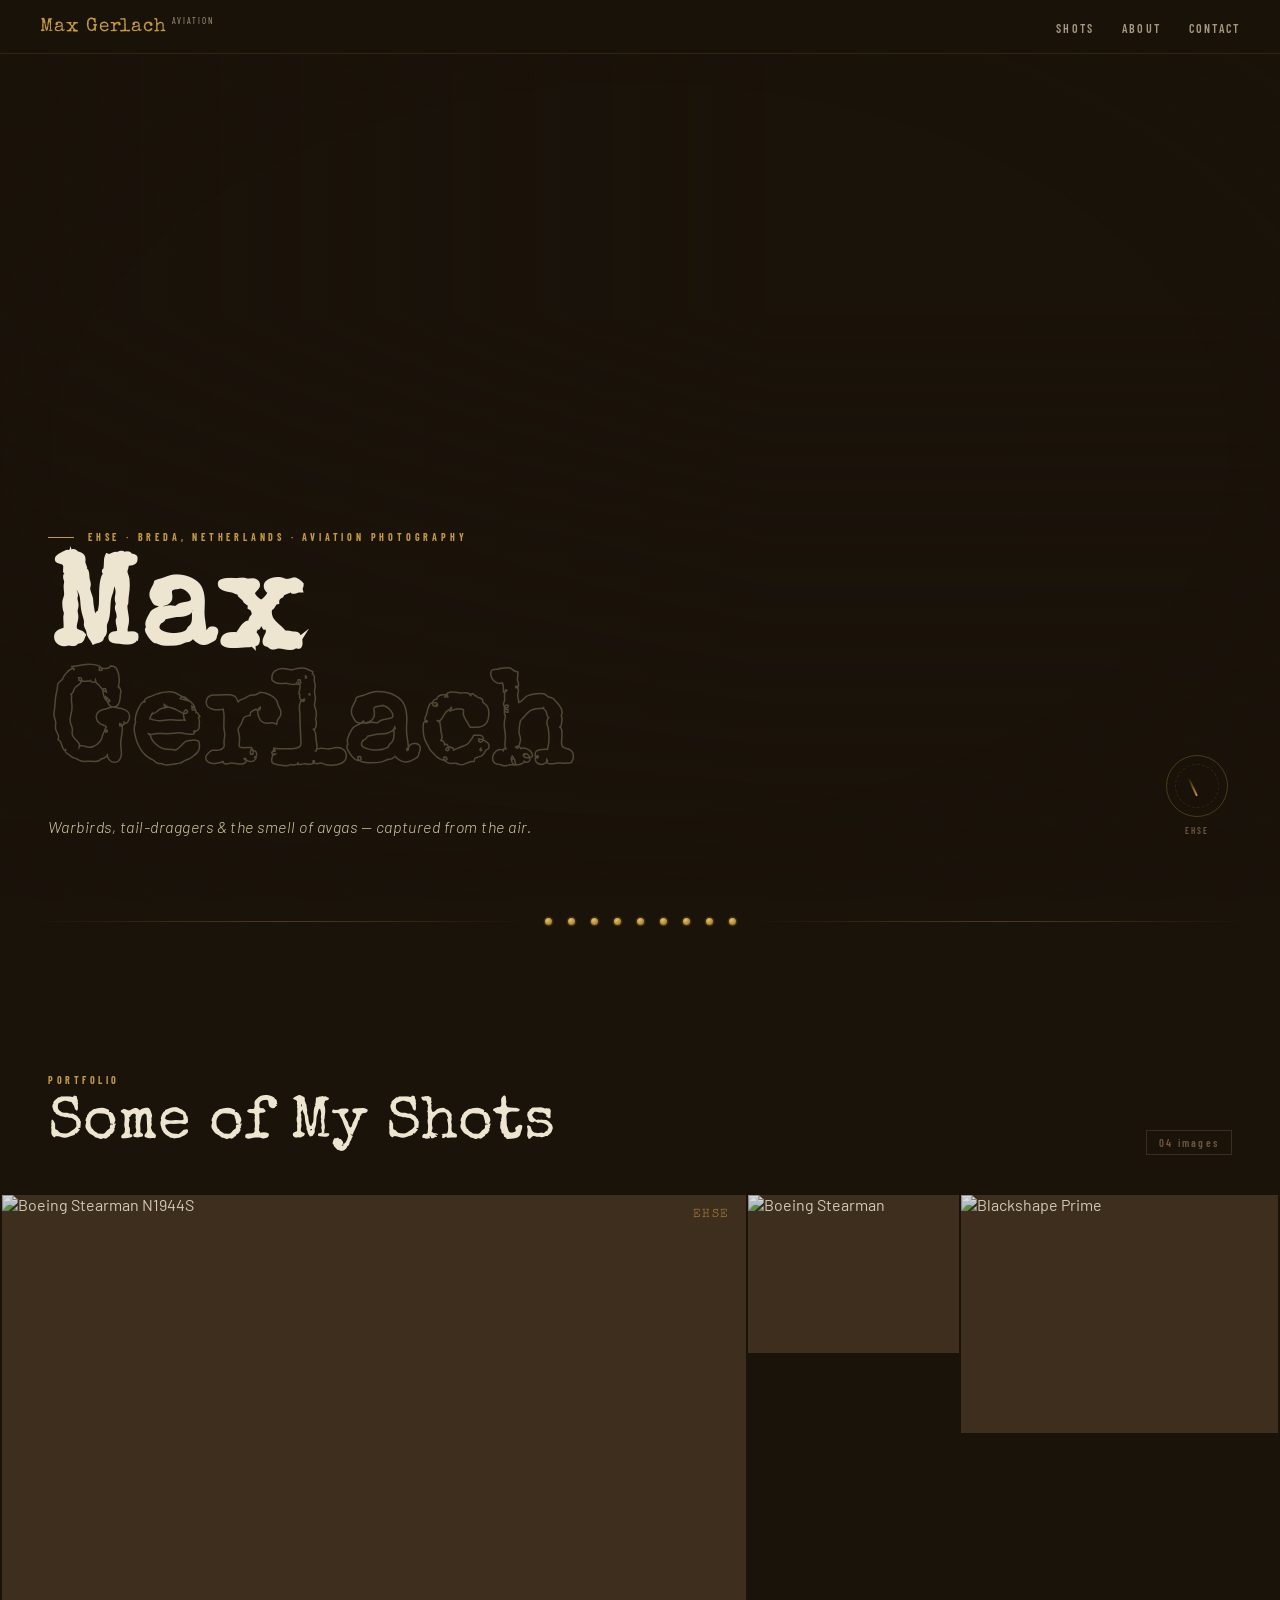
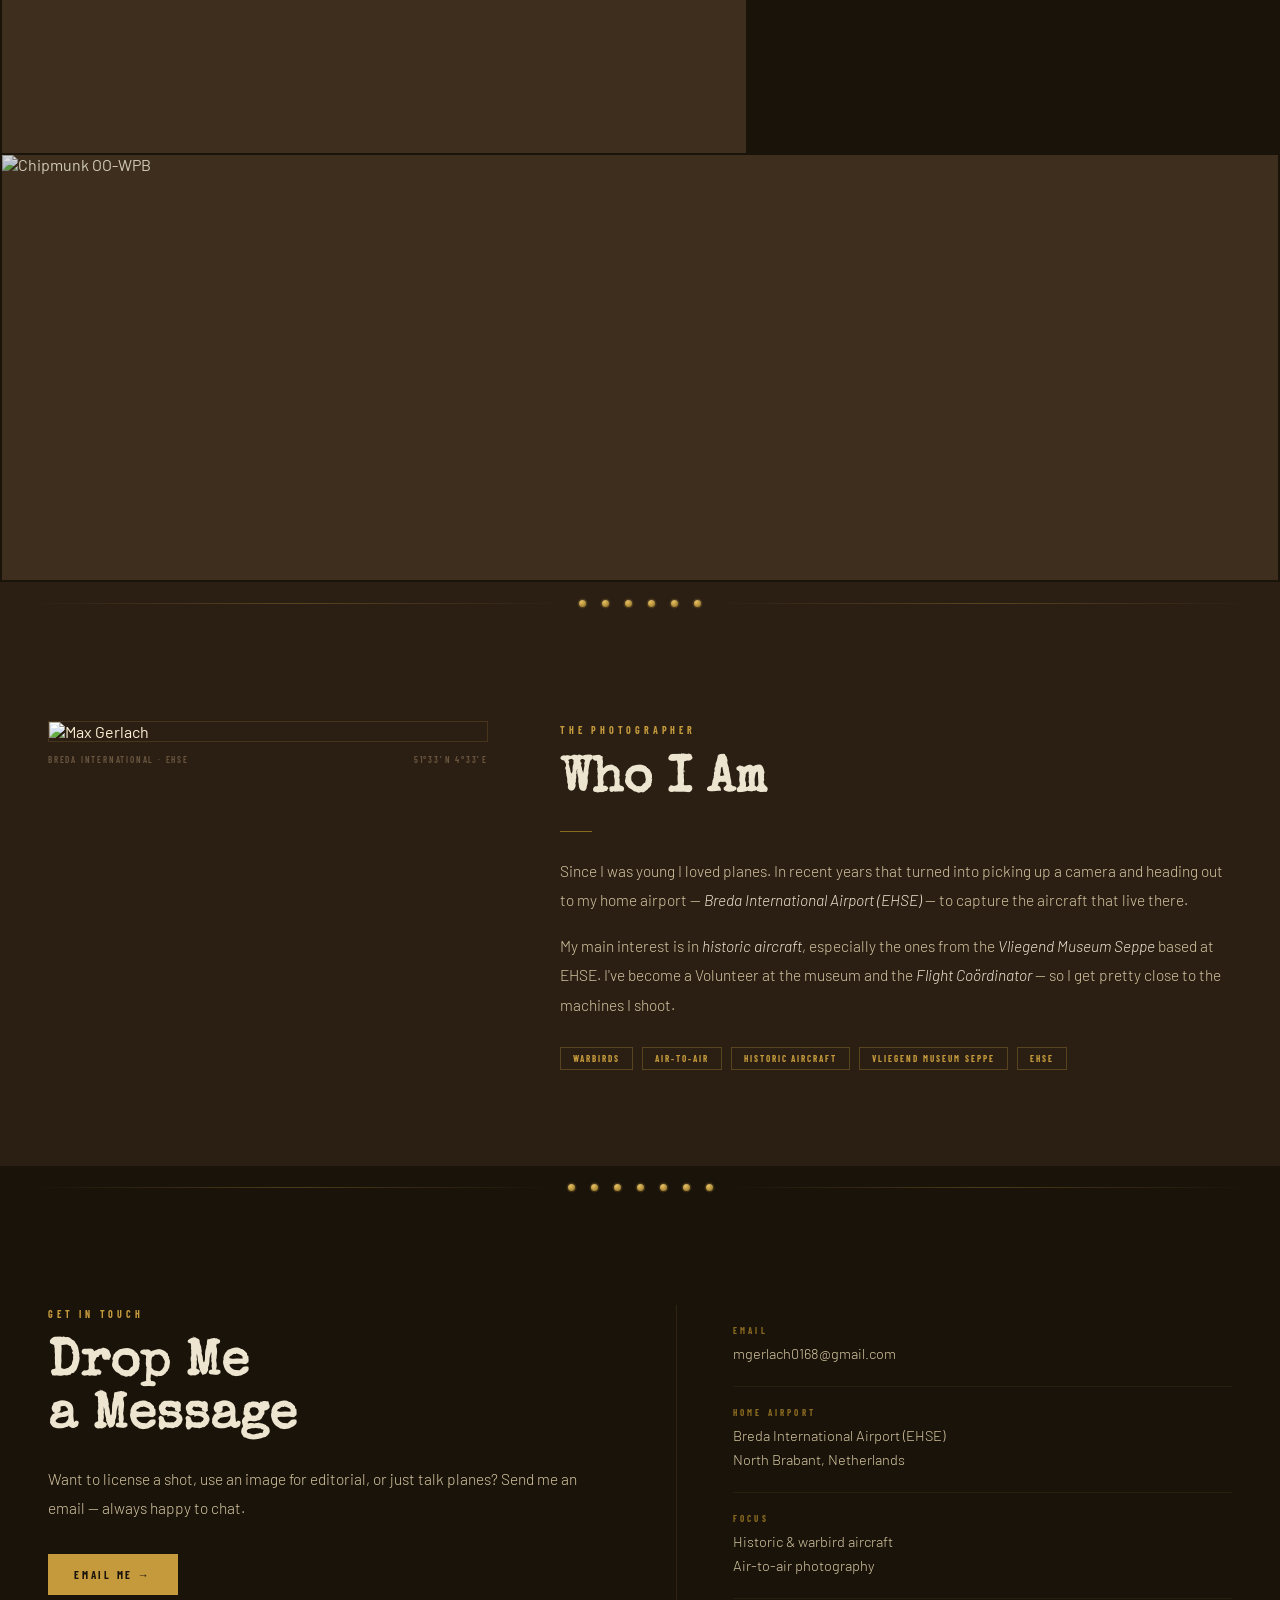
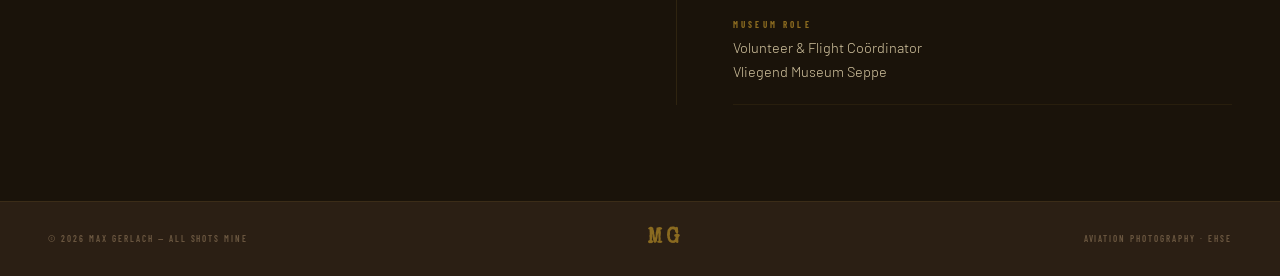
==== index.html @ f7234ed3 "Add files via upload" ====
<!DOCTYPE html>
<html lang="en">
<head>
<meta charset="UTF-8">
<meta name="viewport" content="width=device-width, initial-scale=1.0">
<title>Max Gerlach — Aviation Photography</title>
<link rel="preconnect" href="https://fonts.googleapis.com">
<link rel="preconnect" href="https://fonts.gstatic.com" crossorigin>
<link href="https://fonts.googleapis.com/css2?family=Special+Elite&family=Barlow+Condensed:wght@300;400;500;600;700&family=Barlow:ital,wght@0,300;0,400;1,300;1,400&display=swap" rel="stylesheet">

<style>
:root {
  --leather:    #2b1f14;
  --cockpit:    #1a130a;
  --riveted:    #3d2e1e;
  --worn:       #6b5740;
  --brass:      #c49a3c;
  --brass-dim:  #8a6a20;
  --canvas:     #d4c5a0;
  --linen:      #ede5d0;
  --smoke:      #a89880;
}

*, *::before, *::after { margin: 0; padding: 0; box-sizing: border-box; }
html { scroll-behavior: smooth; }
body { background: var(--cockpit); color: var(--linen); font-family: 'Barlow', sans-serif; overflow-x: hidden; }

/* RIVET ROWS */
.rivet-row { display: flex; gap: 16px; padding: 18px 32px; align-items: center; }
.rivet-row::before, .rivet-row::after {
  content: ''; flex: 1; height: 1px;
  background: linear-gradient(to right, transparent, rgba(196,154,60,0.3), transparent);
}
.rivet {
  width: 7px; height: 7px; border-radius: 50%; flex-shrink: 0;
  background: radial-gradient(circle at 35% 30%, #e8c060, var(--brass-dim));
  box-shadow: 0 0 0 1.5px rgba(196,154,60,0.2), inset 0 1px 1px rgba(255,255,255,0.1);
}

/* NAV */
nav {
  position: fixed; top: 0; left: 0; right: 0; z-index: 200;
  height: 54px; padding: 0 40px;
  display: flex; align-items: center; justify-content: space-between;
  background: rgba(26,19,10,0.96);
  border-bottom: 1px solid rgba(196,154,60,0.15);
}
.nav-logo { font-family: 'Special Elite', serif; font-size: 19px; color: var(--brass); text-decoration: none; letter-spacing: 0.04em; }
.nav-logo sup { font-family: 'Barlow Condensed', sans-serif; font-size: 9px; letter-spacing: 0.22em; color: var(--smoke); text-transform: uppercase; margin-left: 6px; }
.nav-links { display: flex; gap: 28px; list-style: none; }
.nav-links a { font-family: 'Barlow Condensed', sans-serif; font-size: 12px; font-weight: 600; letter-spacing: 0.18em; text-transform: uppercase; color: var(--smoke); text-decoration: none; transition: color 0.25s; }
.nav-links a:hover { color: var(--brass); }

/* HERO */
.hero { position: relative; height: 100vh; min-height: 600px; display: flex; flex-direction: column; justify-content: flex-end; overflow: hidden; }
.hero-bg {
  position: absolute; inset: 0;
  background-image: url('https://airplanephotography.nl/images/A2A1.jpg');
  background-size: cover; background-position: center 35%;
  animation: heroZoom 20s ease-out forwards;
}
@keyframes heroZoom { from { transform: scale(1.07); } to { transform: scale(1.0); } }
.hero-bg::after {
  content: ''; position: absolute; inset: 0;
  background:
    linear-gradient(to top, rgba(26,19,10,1) 0%, rgba(26,19,10,0.52) 40%, rgba(26,19,10,0.05) 65%),
    linear-gradient(to right, rgba(26,19,10,0.55) 0%, transparent 60%);
}
.hero-vignette {
  position: absolute; inset: 0;
  background: radial-gradient(ellipse 88% 78% at 50% 50%, transparent 52%, rgba(26,19,10,0.6) 100%);
  pointer-events: none;
}
.hero-body { position: relative; z-index: 2; padding: 0 48px 64px; max-width: 820px; }
.hero-tag {
  font-family: 'Barlow Condensed', sans-serif; font-size: 10px; font-weight: 700;
  letter-spacing: 0.38em; text-transform: uppercase; color: var(--brass);
  display: flex; align-items: center; gap: 14px; margin-bottom: 18px;
  opacity: 0; animation: rise 0.8s 0.35s ease-out forwards;
}
.hero-tag::before { content: ''; width: 26px; height: 1px; background: var(--brass); flex-shrink: 0; }
h1.hero-name {
  font-family: 'Special Elite', serif;
  font-size: clamp(58px, 11vw, 130px); line-height: 0.9; letter-spacing: 0.01em;
  opacity: 0; animation: rise 0.9s 0.55s ease-out forwards;
}
h1.hero-name .ghost { color: transparent; -webkit-text-stroke: 1.5px rgba(212,197,160,0.3); display: block; }
.hero-sub {
  margin-top: 22px; font-size: 16px; font-style: italic; font-weight: 300;
  color: var(--canvas); letter-spacing: 0.03em;
  opacity: 0; animation: rise 0.9s 0.8s ease-out forwards;
}

/* cockpit instrument */
.cockpit-dial {
  position: absolute; right: 52px; bottom: 64px; z-index: 2;
  display: flex; flex-direction: column; align-items: center; gap: 8px;
  opacity: 0; animation: rise 0.8s 1.1s ease-out forwards;
}
.dial-ring {
  width: 62px; height: 62px; border-radius: 50%;
  border: 1.5px solid rgba(196,154,60,0.3);
  display: flex; align-items: center; justify-content: center; position: relative;
}
.dial-ring::before { content: ''; position: absolute; inset: 8px; border-radius: 50%; border: 1px dashed rgba(196,154,60,0.15); }
.dial-needle {
  width: 2px; height: 20px; border-radius: 2px;
  background: linear-gradient(to top, var(--brass), transparent);
  transform-origin: bottom center; transform: rotate(-25deg);
  transition: transform 0.3s;
}
.dial-label { font-family: 'Barlow Condensed', sans-serif; font-size: 9px; font-weight: 600; letter-spacing: 0.25em; text-transform: uppercase; color: var(--worn); }

@keyframes rise { from { opacity: 0; transform: translateY(20px); } to { opacity: 1; transform: none; } }

/* GALLERY */
#gallery { background: var(--cockpit); padding-top: 72px; }
.sec-head { padding: 60px 48px 40px; display: flex; align-items: flex-end; justify-content: space-between; }
.sec-title { font-family: 'Special Elite', serif; font-size: clamp(32px, 5vw, 60px); line-height: 1; }
.sec-title small { display: block; font-family: 'Barlow Condensed', sans-serif; font-size: 10px; font-weight: 700; letter-spacing: 0.35em; text-transform: uppercase; color: var(--brass); margin-bottom: 10px; }
.sec-count { font-family: 'Barlow Condensed', sans-serif; font-size: 11px; font-weight: 600; letter-spacing: 0.2em; color: var(--worn); border: 1px solid rgba(107,87,64,0.4); padding: 5px 12px; }

.gallery-grid {
  display: grid; grid-template-columns: repeat(12, 1fr); gap: 2px; padding: 0 2px 2px;
}
.gi { position: relative; overflow: hidden; background: var(--riveted); cursor: pointer; }
.gi:nth-child(1) { grid-column: 1/8; aspect-ratio: 4/3; }
.gi:nth-child(2) { grid-column: 8/10; aspect-ratio: 4/3; }
.gi:nth-child(3) { grid-column: 10/13; aspect-ratio: 4/3; }
.gi:nth-child(4) { grid-column: 1/13; aspect-ratio: 21/7; }

.gi img {
  width: 100%; height: 100%; object-fit: cover; display: block;
  filter: sepia(10%) saturate(0.88) brightness(0.86);
  transition: transform 0.85s cubic-bezier(0.25,0.46,0.45,0.94), filter 0.45s;
}
.gi:hover img { transform: scale(1.055); filter: sepia(0%) saturate(1.02) brightness(1); }
.gi-cap {
  position: absolute; bottom: 0; left: 0; right: 0; padding: 20px 18px 14px;
  background: linear-gradient(to top, rgba(26,19,10,0.93) 0%, transparent 100%);
  transform: translateY(101%); transition: transform 0.42s cubic-bezier(0.25,0.46,0.45,0.94);
}
.gi:hover .gi-cap { transform: translateY(0); }
.gi-cap span { font-family: 'Barlow Condensed', sans-serif; font-size: 10px; font-weight: 700; letter-spacing: 0.25em; text-transform: uppercase; color: var(--canvas); }
.gi:first-child::after {
  content: 'EHSE'; position: absolute; top: 14px; right: 16px;
  font-family: 'Special Elite', serif; font-size: 12px; letter-spacing: 0.12em; color: rgba(196,154,60,0.6); z-index: 2;
}

/* ABOUT */
#about {
  background: var(--leather); padding: 96px 48px;
  display: grid; grid-template-columns: 440px 1fr; gap: 72px; align-items: start;
}
.photo-wrap { position: relative; }
.photo-inner { position: relative; overflow: hidden; border: 1px solid rgba(196,154,60,0.18); }
.photo-inner img { width: 100%; display: block; filter: sepia(15%) contrast(1.04); transition: filter 0.5s; }
.photo-inner:hover img { filter: sepia(0%); }
.filmstrip {
  position: absolute; top: 0; left: -16px; bottom: 0; width: 12px;
  display: flex; flex-direction: column; justify-content: space-around; padding: 10px 0;
}
.fhole { width: 8px; height: 7px; border-radius: 1px; background: var(--cockpit); border: 1px solid rgba(196,154,60,0.15); }
.photo-coords {
  margin-top: 12px; display: flex; justify-content: space-between;
  font-family: 'Barlow Condensed', sans-serif; font-size: 9px; font-weight: 600;
  letter-spacing: 0.2em; text-transform: uppercase; color: var(--worn);
}

.about-text .eyebrow { font-family: 'Barlow Condensed', sans-serif; font-size: 10px; font-weight: 700; letter-spacing: 0.38em; text-transform: uppercase; color: var(--brass); margin-bottom: 14px; }
.about-text h2 { font-family: 'Special Elite', serif; font-size: clamp(30px, 4vw, 50px); line-height: 1.1; margin-bottom: 22px; }
.rule { width: 32px; height: 1px; background: var(--brass-dim); margin-bottom: 24px; }
.about-text p { font-size: 15.5px; font-weight: 300; line-height: 1.9; color: var(--canvas); margin-bottom: 16px; }
.about-text em { color: var(--linen); font-style: italic; }
.badges { display: flex; flex-wrap: wrap; gap: 9px; margin-top: 28px; }
.badge { font-family: 'Barlow Condensed', sans-serif; font-size: 9px; font-weight: 700; letter-spacing: 0.22em; text-transform: uppercase; color: var(--brass); border: 1px solid rgba(196,154,60,0.3); padding: 5px 12px; }

/* CONTACT */
#contact {
  background: var(--cockpit); padding: 96px 48px;
  display: grid; grid-template-columns: 1fr 1fr; gap: 72px; align-items: start;
}
.contact-l .eyebrow { font-family: 'Barlow Condensed', sans-serif; font-size: 10px; font-weight: 700; letter-spacing: 0.38em; text-transform: uppercase; color: var(--brass); margin-bottom: 14px; }
.contact-l h2 { font-family: 'Special Elite', serif; font-size: clamp(30px, 4vw, 52px); line-height: 1.05; margin-bottom: 20px; }
.contact-l p { font-size: 15.5px; font-weight: 300; line-height: 1.85; color: var(--canvas); margin-bottom: 32px; }
.cta {
  display: inline-flex; align-items: center; gap: 12px;
  font-family: 'Barlow Condensed', sans-serif; font-size: 11px; font-weight: 700;
  letter-spacing: 0.25em; text-transform: uppercase;
  color: var(--cockpit); background: var(--brass); padding: 14px 26px;
  text-decoration: none; transition: background 0.28s;
}
.cta:hover { background: var(--linen); }
.contact-r { border-left: 1px solid rgba(196,154,60,0.12); padding-left: 56px; }
.cf { padding: 20px 0; border-bottom: 1px solid rgba(196,154,60,0.08); }
.cf-l { font-family: 'Barlow Condensed', sans-serif; font-size: 9px; font-weight: 700; letter-spacing: 0.35em; text-transform: uppercase; color: var(--brass-dim); margin-bottom: 6px; }
.cf-v { font-size: 14.5px; font-weight: 300; line-height: 1.65; color: var(--canvas); }

/* FOOTER */
footer {
  background: var(--leather); border-top: 1px solid rgba(196,154,60,0.1);
  padding: 26px 48px; display: flex; justify-content: space-between; align-items: center;
}
footer span { font-family: 'Barlow Condensed', sans-serif; font-size: 9px; font-weight: 600; letter-spacing: 0.22em; text-transform: uppercase; color: var(--worn); }
footer .mark { font-family: 'Special Elite', serif; font-size: 22px; color: var(--brass-dim); }

/* LIGHTBOX */
.lb { position: fixed; inset: 0; background: rgba(10,7,3,0.97); z-index: 9000; display: flex; align-items: center; justify-content: center; opacity: 0; pointer-events: none; transition: opacity 0.32s; }
.lb.on { opacity: 1; pointer-events: all; }
.lb img { max-width: 90vw; max-height: 86vh; object-fit: contain; transform: scale(0.96); transition: transform 0.32s; }
.lb.on img { transform: scale(1); }
.lb-x { position: absolute; top: 26px; right: 36px; font-family: 'Barlow Condensed', sans-serif; font-size: 10px; font-weight: 700; letter-spacing: 0.28em; text-transform: uppercase; color: var(--worn); cursor: pointer; transition: color 0.22s; }
.lb-x:hover { color: var(--linen); }
.lb-n { position: absolute; bottom: 30px; left: 50%; transform: translateX(-50%); font-family: 'Barlow Condensed', sans-serif; font-size: 9px; font-weight: 700; letter-spacing: 0.3em; text-transform: uppercase; color: var(--worn); white-space: nowrap; }

/* SCROLL REVEAL */
.sr { opacity: 0; transform: translateY(24px); transition: opacity 0.8s ease, transform 0.8s ease; }
.sr.show { opacity: 1; transform: none; }
.sr.d1 { transition-delay: 0.12s; }
.sr.d2 { transition-delay: 0.24s; }
.sr.d3 { transition-delay: 0.36s; }

/* RESPONSIVE */
@media (max-width: 860px) {
  nav { padding: 0 20px; }
  .nav-links { display: none; }
  .hero-body { padding: 0 24px 48px; }
  .cockpit-dial { display: none; }
  .sec-head { padding: 48px 24px 32px; }
  .gallery-grid { grid-template-columns: 1fr 1fr; }
  .gi:nth-child(1) { grid-column: 1/3; aspect-ratio: 16/9; }
  .gi:nth-child(2) { grid-column: 1/2; }
  .gi:nth-child(3) { grid-column: 2/3; }
  .gi:nth-child(4) { grid-column: 1/3; }
  #about { grid-template-columns: 1fr; padding: 68px 24px; gap: 40px; }
  .filmstrip { display: none; }
  #contact { grid-template-columns: 1fr; padding: 68px 24px; gap: 44px; }
  .contact-r { border-left: none; padding-left: 0; border-top: 1px solid rgba(196,154,60,0.12); padding-top: 36px; }
  footer { flex-direction: column; gap: 12px; padding: 22px 24px; text-align: center; }
}
</style>
</head>
<body>

<div class="lb" id="lb">
  <div class="lb-x" onclick="closeLb()">Close ✕</div>
  <img src="" id="lb-img" alt="">
  <div class="lb-n" id="lb-n"></div>
</div>

<nav>
  <a class="nav-logo" href="#">Max Gerlach<sup>Aviation</sup></a>
  <ul class="nav-links">
    <li><a href="#gallery">Shots</a></li>
    <li><a href="#about">About</a></li>
    <li><a href="#contact">Contact</a></li>
  </ul>
</nav>

<section class="hero" id="home">
  <div class="hero-bg"></div>
  <div class="hero-vignette"></div>
  <div class="hero-body">
    <p class="hero-tag">EHSE · Breda, Netherlands · Aviation Photography</p>
    <h1 class="hero-name">
      Max<br>
      <span class="ghost">Gerlach</span>
    </h1>
    <p class="hero-sub">Warbirds, tail-draggers & the smell of avgas — captured from the air.</p>
  </div>
  <div class="cockpit-dial">
    <div class="dial-ring"><div class="dial-needle" id="needle"></div></div>
    <span class="dial-label">EHSE</span>
  </div>
</section>

<div style="background:var(--cockpit);">
  <div class="rivet-row">
    <div class="rivet"></div><div class="rivet"></div><div class="rivet"></div>
    <div class="rivet"></div><div class="rivet"></div><div class="rivet"></div>
    <div class="rivet"></div><div class="rivet"></div><div class="rivet"></div>
  </div>
</div>

<section id="gallery">
  <div class="sec-head sr">
    <div class="sec-title">
      <small>Portfolio</small>
      Some of My Shots
    </div>
    <div class="sec-count sr d1">04 images</div>
  </div>
  <div class="gallery-grid">
    <div class="gi sr"    onclick="openLb('https://airplanephotography.nl/images/A2A1.jpg','Boeing Stearman N1944S')">
      <img src="https://airplanephotography.nl/images/A2A1.jpg" alt="Boeing Stearman N1944S" loading="lazy">
      <div class="gi-cap"><span>Boeing Stearman N1944S</span></div>
    </div>
    <div class="gi sr d1" onclick="openLb('https://airplanephotography.nl/images/A2A2.jpg','Boeing Stearman N1944S')">
      <img src="https://airplanephotography.nl/images/A2A2.jpg" alt="Boeing Stearman" loading="lazy">
      <div class="gi-cap"><span>Stearman — Detail</span></div>
    </div>
    <div class="gi sr d2" onclick="openLb('https://airplanephotography.nl/images/A2A3.jpg','Blackshape Prime PH-4Q3')">
      <img src="https://airplanephotography.nl/images/A2A3.jpg" alt="Blackshape Prime" loading="lazy">
      <div class="gi-cap"><span>Blackshape Prime PH-4Q3</span></div>
    </div>
    <div class="gi sr d1" onclick="openLb('https://airplanephotography.nl/images/A2A4.jpg','Chipmunk OO-WPB')">
      <img src="https://airplanephotography.nl/images/A2A4.jpg" alt="Chipmunk OO-WPB" loading="lazy">
      <div class="gi-cap"><span>Chipmunk OO-WPB</span></div>
    </div>
  </div>
</section>

<div style="background:var(--leather);">
  <div class="rivet-row">
    <div class="rivet"></div><div class="rivet"></div><div class="rivet"></div>
    <div class="rivet"></div><div class="rivet"></div><div class="rivet"></div>
  </div>
</div>

<section id="about">
  <div class="photo-wrap sr">
    <div class="photo-inner">
      <img src="https://airplanephotography.nl/images/ProfilePicture.jpeg" alt="Max Gerlach">
      <div class="filmstrip">
        <div class="fhole"></div><div class="fhole"></div><div class="fhole"></div>
        <div class="fhole"></div><div class="fhole"></div><div class="fhole"></div><div class="fhole"></div>
      </div>
    </div>
    <div class="photo-coords">
      <span>Breda International · EHSE</span>
      <span>51°33′N 4°33′E</span>
    </div>
  </div>
  <div class="about-text">
    <p class="eyebrow sr">The Photographer</p>
    <h2 class="sr d1">Who I Am</h2>
    <div class="rule sr d1"></div>
    <p class="sr d2">
      Since I was young I loved planes. In recent years that turned into picking up a camera and heading out to my home airport — <em>Breda International Airport (EHSE)</em> — to capture the aircraft that live there.
    </p>
    <p class="sr d2">
      My main interest is in <em>historic aircraft</em>, especially the ones from the <em>Vliegend Museum Seppe</em> based at EHSE. I've become a Volunteer at the museum and the <em>Flight Coördinator</em> — so I get pretty close to the machines I shoot.
    </p>
    <div class="badges sr d3">
      <span class="badge">Warbirds</span>
      <span class="badge">Air-to-Air</span>
      <span class="badge">Historic Aircraft</span>
      <span class="badge">Vliegend Museum Seppe</span>
      <span class="badge">EHSE</span>
    </div>
  </div>
</section>

<div style="background:var(--cockpit);">
  <div class="rivet-row">
    <div class="rivet"></div><div class="rivet"></div><div class="rivet"></div>
    <div class="rivet"></div><div class="rivet"></div><div class="rivet"></div>
    <div class="rivet"></div>
  </div>
</div>

<section id="contact">
  <div class="contact-l sr">
    <p class="eyebrow">Get in Touch</p>
    <h2>Drop Me<br>a Message</h2>
    <p>Want to license a shot, use an image for editorial, or just talk planes? Send me an email — always happy to chat.</p>
    <a class="cta" href="mailto:mgerlach0168@gmail.com">Email me →</a>
  </div>
  <div class="contact-r sr d2">
    <div class="cf">
      <div class="cf-l">Email</div>
      <div class="cf-v">mgerlach0168@gmail.com</div>
    </div>
    <div class="cf">
      <div class="cf-l">Home Airport</div>
      <div class="cf-v">Breda International Airport (EHSE)<br>North Brabant, Netherlands</div>
    </div>
    <div class="cf">
      <div class="cf-l">Focus</div>
      <div class="cf-v">Historic & warbird aircraft<br>Air-to-air photography</div>
    </div>
    <div class="cf">
      <div class="cf-l">Museum Role</div>
      <div class="cf-v">Volunteer & Flight Coördinator<br>Vliegend Museum Seppe</div>
    </div>
  </div>
</section>

<footer>
  <span>© 2026 Max Gerlach — All shots mine</span>
  <span class="mark">MG</span>
  <span>Aviation Photography · EHSE</span>
</footer>

<script>
function openLb(src, name) {
  document.getElementById('lb-img').src = src;
  document.getElementById('lb-n').textContent = name;
  document.getElementById('lb').classList.add('on');
  document.body.style.overflow = 'hidden';
}
function closeLb() {
  document.getElementById('lb').classList.remove('on');
  document.body.style.overflow = '';
}
document.getElementById('lb').addEventListener('click', function(e) { if (e.target === this) closeLb(); });
document.addEventListener('keydown', e => { if (e.key === 'Escape') closeLb(); });

const needle = document.getElementById('needle');
if (needle) {
  window.addEventListener('scroll', () => {
    const p = Math.min(window.scrollY / (document.body.scrollHeight - window.innerHeight), 1);
    needle.style.transform = `rotate(${-25 + p * 220}deg)`;
  });
}

const obs = new IntersectionObserver(entries => {
  entries.forEach(en => { if (en.isIntersecting) { en.target.classList.add('show'); obs.unobserve(en.target); } });
}, { threshold: 0.08, rootMargin: '0px 0px -40px 0px' });
document.querySelectorAll('.sr').forEach(el => obs.observe(el));
</script>
</body>
</html>
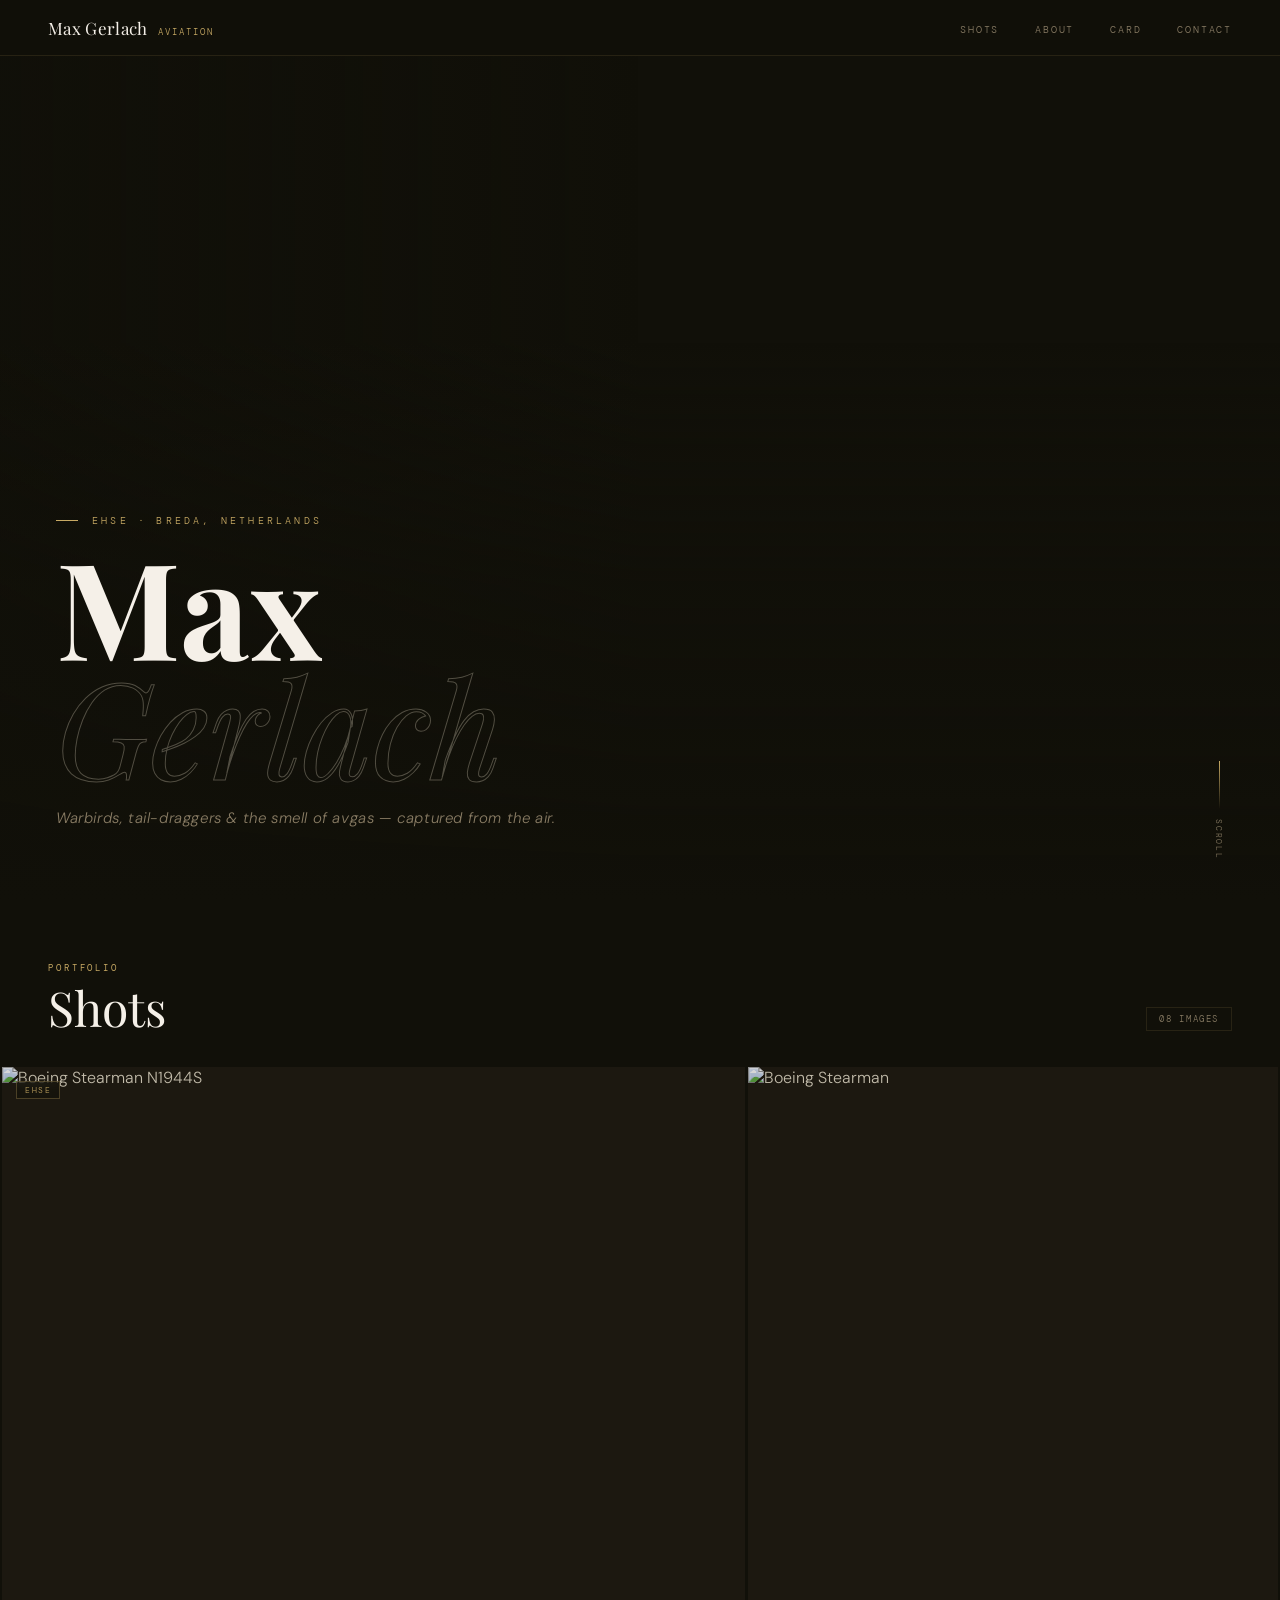
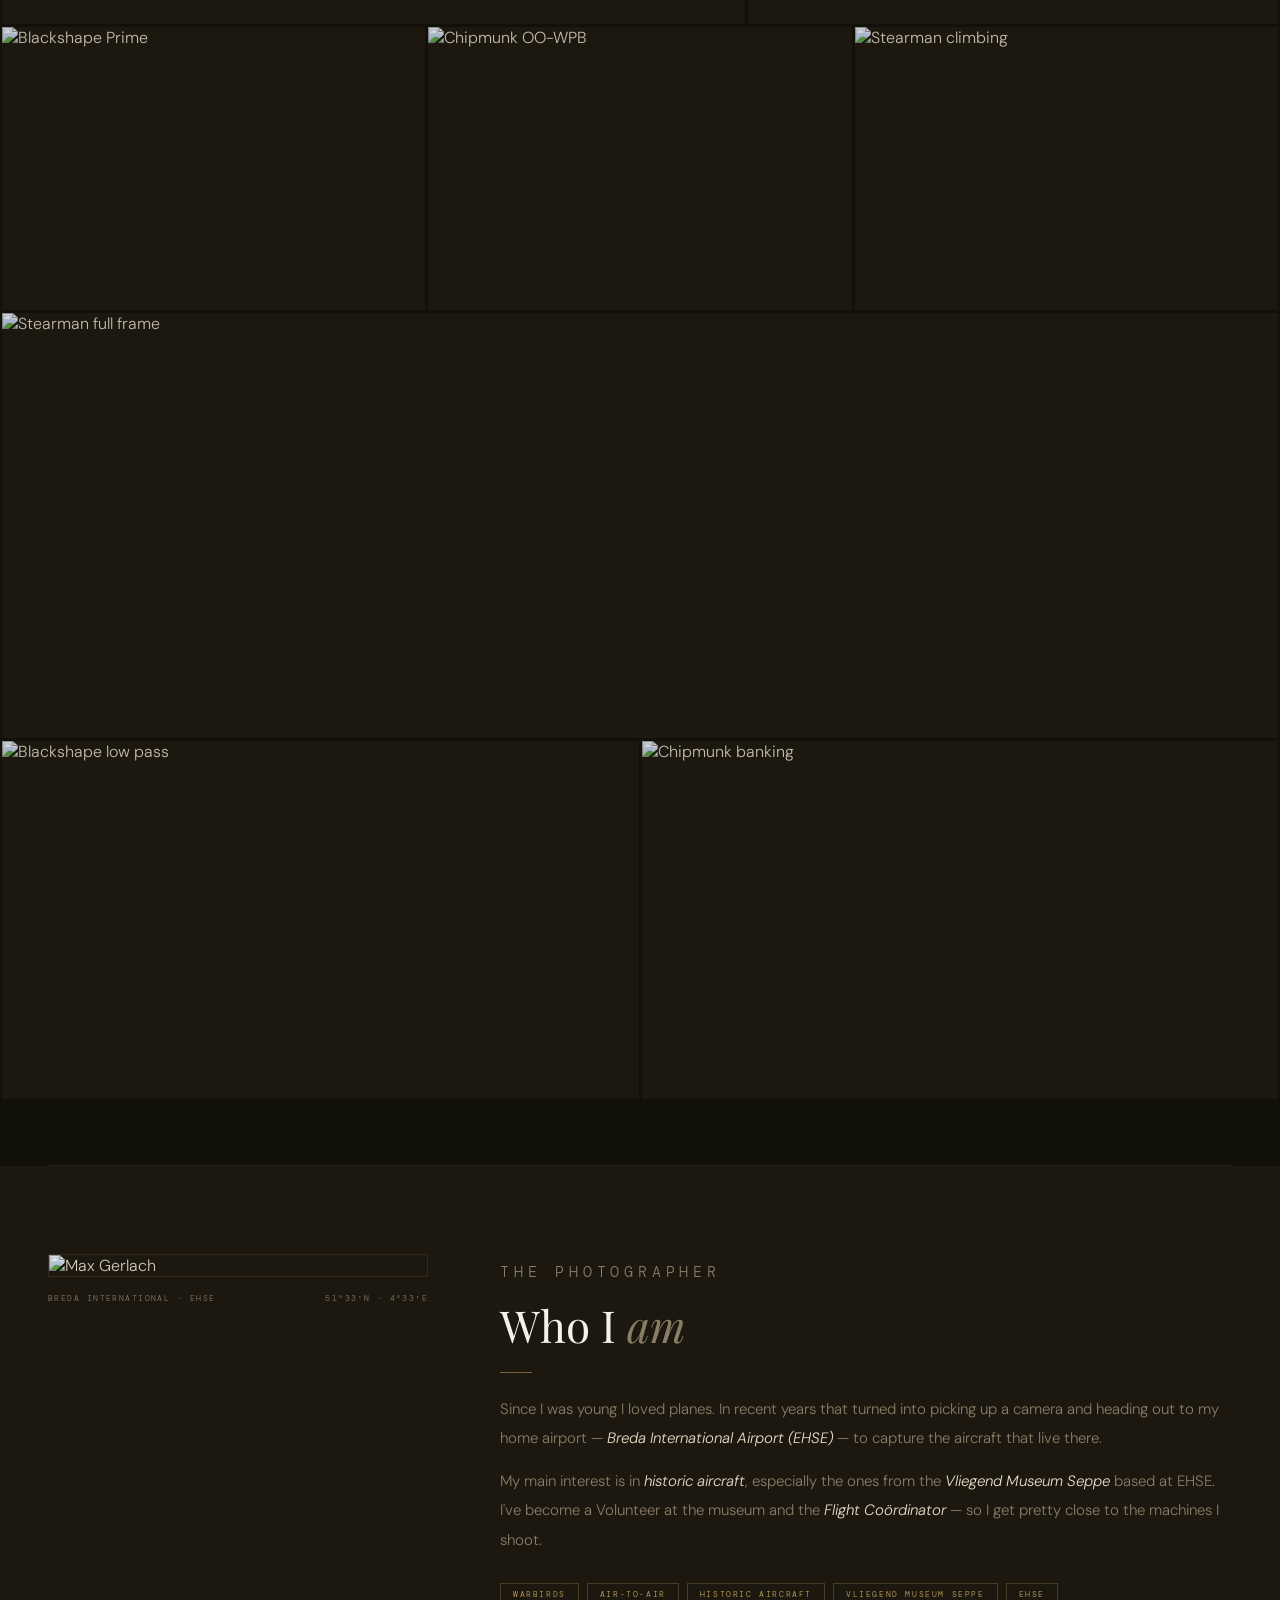
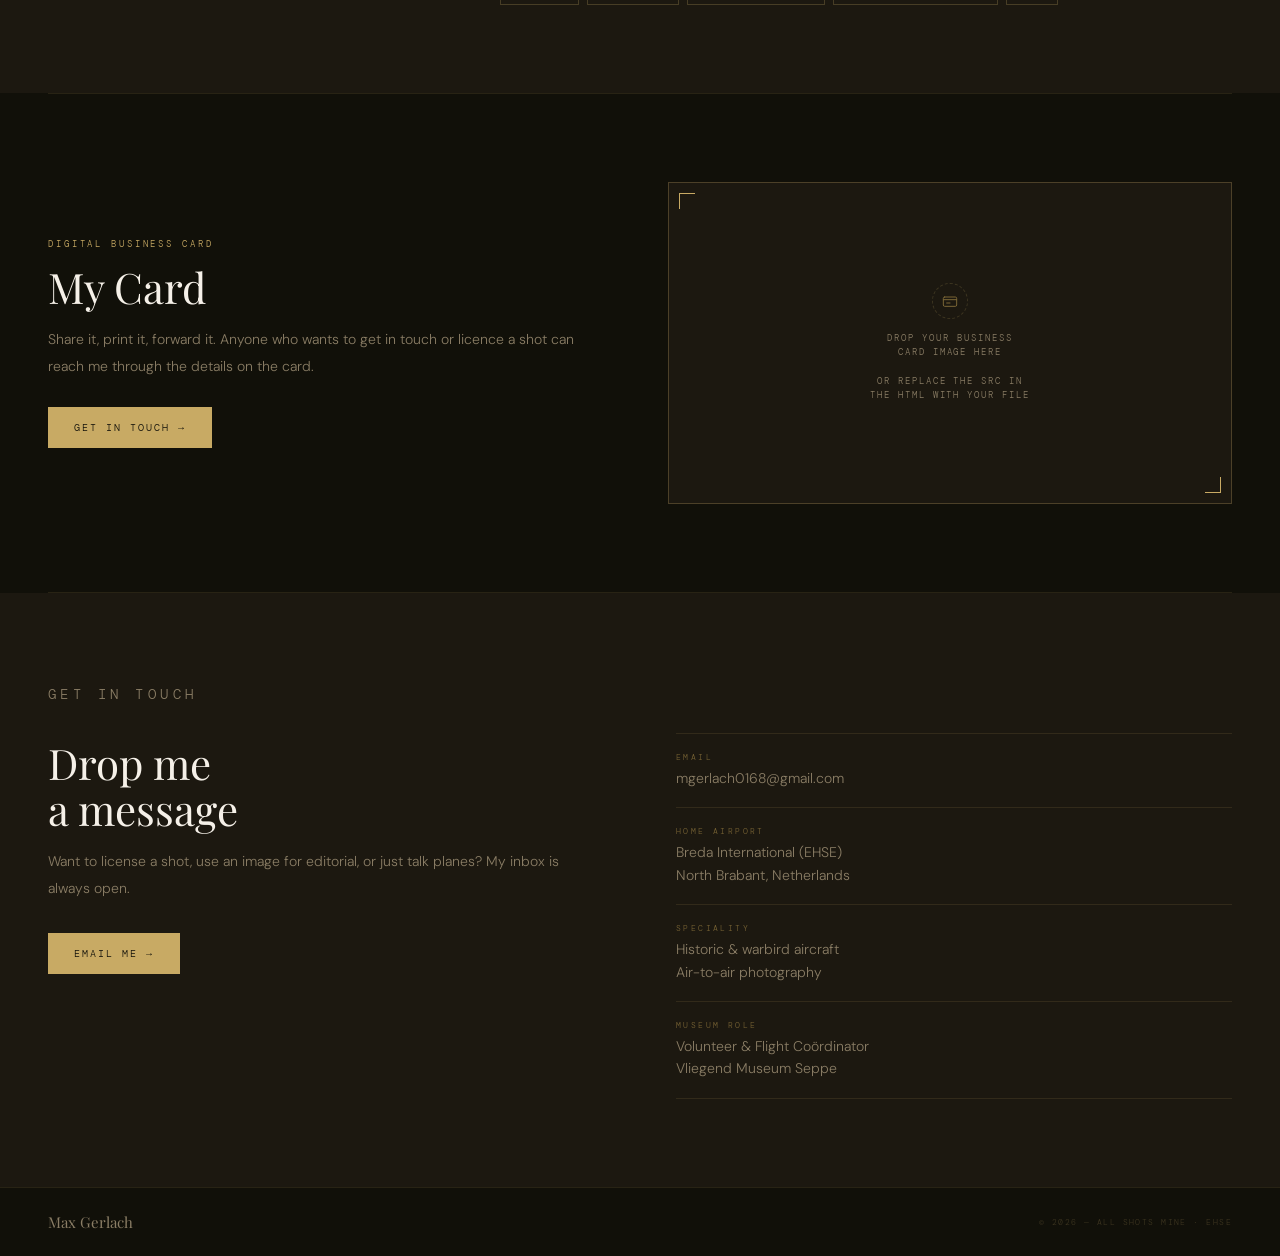
==== commit a7ce73b4: "Add files via upload" ====
--- a/index.html
+++ b/index.html
@@ -6,396 +6,798 @@
 <title>Max Gerlach — Aviation Photography</title>
 <link rel="preconnect" href="https://fonts.googleapis.com">
 <link rel="preconnect" href="https://fonts.gstatic.com" crossorigin>
-<link href="https://fonts.googleapis.com/css2?family=Special+Elite&family=Barlow+Condensed:wght@300;400;500;600;700&family=Barlow:ital,wght@0,300;0,400;1,300;1,400&display=swap" rel="stylesheet">
-
+<link href="https://fonts.googleapis.com/css2?family=Playfair+Display:ital,wght@0,400;0,700;1,400&family=DM+Sans:wght@300;400;500&family=DM+Mono:wght@400&display=swap" rel="stylesheet">
 <style>
+
+/* ══════════════════════════════════════════
+   TOKENS
+══════════════════════════════════════════ */
 :root {
-  --leather:    #2b1f14;
-  --cockpit:    #1a130a;
-  --riveted:    #3d2e1e;
-  --worn:       #6b5740;
-  --brass:      #c49a3c;
-  --brass-dim:  #8a6a20;
-  --canvas:     #d4c5a0;
-  --linen:      #ede5d0;
-  --smoke:      #a89880;
+  --bg:        #111009;
+  --surface:   #1c1810;
+  --border:    rgba(200,170,100,0.12);
+  --border-hi: rgba(200,170,100,0.28);
+  --gold:      #c8aa64;
+  --gold-dim:  #7a6535;
+  --text:      #e8dfc8;
+  --muted:     #8a7d65;
+  --faint:     #3d3520;
+  --white:     #f5f0e8;
 }
 
 *, *::before, *::after { margin: 0; padding: 0; box-sizing: border-box; }
-html { scroll-behavior: smooth; }
-body { background: var(--cockpit); color: var(--linen); font-family: 'Barlow', sans-serif; overflow-x: hidden; }
-
-/* RIVET ROWS */
-.rivet-row { display: flex; gap: 16px; padding: 18px 32px; align-items: center; }
-.rivet-row::before, .rivet-row::after {
-  content: ''; flex: 1; height: 1px;
-  background: linear-gradient(to right, transparent, rgba(196,154,60,0.3), transparent);
-}
-.rivet {
-  width: 7px; height: 7px; border-radius: 50%; flex-shrink: 0;
-  background: radial-gradient(circle at 35% 30%, #e8c060, var(--brass-dim));
-  box-shadow: 0 0 0 1.5px rgba(196,154,60,0.2), inset 0 1px 1px rgba(255,255,255,0.1);
-}
-
-/* NAV */
+html { scroll-behavior: smooth; font-size: 16px; }
+
+body {
+  background: var(--bg);
+  color: var(--text);
+  font-family: 'DM Sans', sans-serif;
+  font-weight: 300;
+  overflow-x: hidden;
+  -webkit-font-smoothing: antialiased;
+}
+
+/* ══════════════════════════════════════════
+   NAV
+══════════════════════════════════════════ */
 nav {
-  position: fixed; top: 0; left: 0; right: 0; z-index: 200;
-  height: 54px; padding: 0 40px;
+  position: fixed; top: 0; left: 0; right: 0; z-index: 500;
+  height: 56px;
   display: flex; align-items: center; justify-content: space-between;
-  background: rgba(26,19,10,0.96);
-  border-bottom: 1px solid rgba(196,154,60,0.15);
-}
-.nav-logo { font-family: 'Special Elite', serif; font-size: 19px; color: var(--brass); text-decoration: none; letter-spacing: 0.04em; }
-.nav-logo sup { font-family: 'Barlow Condensed', sans-serif; font-size: 9px; letter-spacing: 0.22em; color: var(--smoke); text-transform: uppercase; margin-left: 6px; }
-.nav-links { display: flex; gap: 28px; list-style: none; }
-.nav-links a { font-family: 'Barlow Condensed', sans-serif; font-size: 12px; font-weight: 600; letter-spacing: 0.18em; text-transform: uppercase; color: var(--smoke); text-decoration: none; transition: color 0.25s; }
-.nav-links a:hover { color: var(--brass); }
-
-/* HERO */
-.hero { position: relative; height: 100vh; min-height: 600px; display: flex; flex-direction: column; justify-content: flex-end; overflow: hidden; }
-.hero-bg {
+  padding: 0 48px;
+  background: rgba(17,16,9,0.92);
+  backdrop-filter: blur(12px);
+  border-bottom: 1px solid var(--border);
+}
+
+.nav-logo {
+  display: flex; align-items: baseline; gap: 10px;
+  text-decoration: none;
+}
+.nav-logo-name {
+  font-family: 'Playfair Display', serif;
+  font-size: 17px;
+  color: var(--white);
+  letter-spacing: 0.02em;
+}
+.nav-logo-sub {
+  font-family: 'DM Mono', monospace;
+  font-size: 9px;
+  letter-spacing: 0.22em;
+  text-transform: uppercase;
+  color: var(--gold);
+}
+
+.nav-links {
+  display: flex; gap: 36px; list-style: none;
+}
+.nav-links a {
+  font-family: 'DM Mono', monospace;
+  font-size: 10px;
+  letter-spacing: 0.18em;
+  text-transform: uppercase;
+  color: var(--muted);
+  text-decoration: none;
+  transition: color 0.2s;
+}
+.nav-links a:hover { color: var(--gold); }
+
+/* ══════════════════════════════════════════
+   HERO
+══════════════════════════════════════════ */
+.hero {
+  position: relative;
+  height: 100vh; min-height: 620px;
+  display: flex; align-items: flex-end;
+  overflow: hidden;
+}
+
+.hero-img {
   position: absolute; inset: 0;
-  background-image: url('https://airplanephotography.nl/images/A2A1.jpg');
-  background-size: cover; background-position: center 35%;
-  animation: heroZoom 20s ease-out forwards;
-}
-@keyframes heroZoom { from { transform: scale(1.07); } to { transform: scale(1.0); } }
-.hero-bg::after {
+  background: url('https://airplanephotography.nl/images/A2A1.jpg') center 38% / cover no-repeat;
+  animation: heroIn 16s ease-out forwards;
+}
+@keyframes heroIn { from { transform: scale(1.06); } to { transform: scale(1); } }
+
+.hero-img::after {
   content: ''; position: absolute; inset: 0;
   background:
-    linear-gradient(to top, rgba(26,19,10,1) 0%, rgba(26,19,10,0.52) 40%, rgba(26,19,10,0.05) 65%),
-    linear-gradient(to right, rgba(26,19,10,0.55) 0%, transparent 60%);
-}
-.hero-vignette {
+    linear-gradient(to top,  rgba(17,16,9,1) 0%, rgba(17,16,9,0.6) 35%, rgba(17,16,9,0.0) 62%),
+    linear-gradient(to right, rgba(17,16,9,0.55) 0%, transparent 50%);
+}
+
+.hero-content {
+  position: relative; z-index: 2;
+  padding: 0 56px 72px;
+  max-width: 780px;
+}
+
+.hero-eyebrow {
+  font-family: 'DM Mono', monospace;
+  font-size: 10px;
+  letter-spacing: 0.32em;
+  text-transform: uppercase;
+  color: var(--gold);
+  margin-bottom: 20px;
+  display: flex; align-items: center; gap: 14px;
+  opacity: 0; animation: fadeUp 0.7s 0.2s ease-out forwards;
+}
+.hero-eyebrow::before {
+  content: ''; width: 22px; height: 1px; background: var(--gold); flex-shrink: 0;
+}
+
+.hero-title {
+  font-family: 'Playfair Display', serif;
+  font-size: clamp(60px, 10.5vw, 136px);
+  font-weight: 700;
+  line-height: 0.88;
+  color: var(--white);
+  opacity: 0; animation: fadeUp 0.85s 0.38s ease-out forwards;
+}
+.hero-title .italic {
+  font-style: italic;
+  font-weight: 400;
+  color: transparent;
+  -webkit-text-stroke: 1px rgba(232,223,200,0.3);
+  display: block;
+}
+
+.hero-tagline {
+  margin-top: 24px;
+  font-size: 15px;
+  font-style: italic;
+  color: var(--muted);
+  letter-spacing: 0.04em;
+  opacity: 0; animation: fadeUp 0.85s 0.56s ease-out forwards;
+}
+
+.hero-scroll {
+  position: absolute;
+  bottom: 40px; right: 56px; z-index: 2;
+  display: flex; flex-direction: column; align-items: center; gap: 10px;
+  opacity: 0; animation: fadeUp 0.7s 1s ease-out forwards;
+}
+.hero-scroll-line {
+  width: 1px; height: 48px;
+  background: linear-gradient(to bottom, var(--gold), transparent);
+  animation: pulse 2.2s ease-in-out infinite;
+}
+@keyframes pulse { 0%,100% { opacity: 0.35; } 50% { opacity: 1; } }
+.hero-scroll span {
+  font-family: 'DM Mono', monospace;
+  font-size: 8px; letter-spacing: 0.22em;
+  text-transform: uppercase; color: var(--muted);
+  writing-mode: vertical-rl;
+}
+
+@keyframes fadeUp { from { opacity: 0; transform: translateY(18px); } to { opacity: 1; transform: none; } }
+
+/* ══════════════════════════════════════════
+   SHARED SECTION CHROME
+══════════════════════════════════════════ */
+.sec-header {
+  padding: 64px 48px 36px;
+  display: flex; align-items: flex-end; justify-content: space-between;
+}
+.sec-title {
+  font-family: 'Playfair Display', serif;
+  font-size: clamp(28px, 4vw, 48px);
+  font-weight: 400;
+  line-height: 1;
+  color: var(--white);
+}
+.sec-title em {
+  display: block;
+  font-family: 'DM Mono', monospace;
+  font-style: normal;
+  font-size: 9px;
+  letter-spacing: 0.32em;
+  text-transform: uppercase;
+  color: var(--gold);
+  margin-bottom: 10px;
+}
+.sec-meta {
+  font-family: 'DM Mono', monospace;
+  font-size: 9px;
+  letter-spacing: 0.18em;
+  text-transform: uppercase;
+  color: var(--muted);
+  border: 1px solid var(--border);
+  padding: 5px 12px;
+}
+
+/* ══════════════════════════════════════════
+   PHOTO GRID
+══════════════════════════════════════════ */
+#shots { background: var(--bg); }
+
+.grid-wrap { padding: 0 2px 2px; }
+
+.grid {
+  display: grid;
+  grid-template-columns: repeat(12, 1fr);
+  gap: 3px;
+  margin-bottom: 3px;
+}
+.grid:last-child { margin-bottom: 0; }
+
+/* column spans */
+.c7  { grid-column: span 7; }
+.c5  { grid-column: span 5; }
+.c4  { grid-column: span 4; }
+.c6  { grid-column: span 6; }
+.c12 { grid-column: span 12; }
+.c3  { grid-column: span 3; }
+.c9  { grid-column: span 9; }
+.c8  { grid-column: span 8; }
+
+/* photo cell */
+.p {
+  position: relative; overflow: hidden;
+  background: var(--surface); cursor: pointer;
+}
+.p-inner { position: relative; overflow: hidden; }
+
+/* aspect ratios */
+.r43  .p-inner { aspect-ratio: 4/3; }
+.r32  .p-inner { aspect-ratio: 3/2; }
+.r11  .p-inner { aspect-ratio: 1/1; }
+.r169 .p-inner { aspect-ratio: 16/9; }
+.r217 .p-inner { aspect-ratio: 21/7; }
+.r23  .p-inner { aspect-ratio: 2/3; }
+
+.p img {
+  width: 100%; height: 100%; display: block; object-fit: cover;
+  filter: brightness(0.84) saturate(0.88);
+  transition: transform 0.9s cubic-bezier(0.22,1,0.36,1), filter 0.5s;
+}
+.p:hover img {
+  transform: scale(1.06);
+  filter: brightness(1) saturate(1.02);
+}
+
+/* caption bar */
+.p-cap {
+  position: absolute; bottom: 0; left: 0; right: 0;
+  padding: 32px 18px 14px;
+  background: linear-gradient(to top, rgba(17,16,9,0.9) 0%, transparent 100%);
+  transform: translateY(100%);
+  transition: transform 0.42s cubic-bezier(0.22,1,0.36,1);
+  display: flex; align-items: flex-end; justify-content: space-between;
+}
+.p:hover .p-cap { transform: translateY(0); }
+.p-cap-name {
+  font-family: 'DM Mono', monospace;
+  font-size: 9px; letter-spacing: 0.2em; text-transform: uppercase;
+  color: var(--text);
+}
+.p-cap-num {
+  font-family: 'DM Mono', monospace;
+  font-size: 8px; letter-spacing: 0.1em;
+  color: var(--gold-dim);
+}
+
+/* top-left badge */
+.p-badge {
+  position: absolute; top: 14px; left: 14px; z-index: 2;
+  font-family: 'DM Mono', monospace;
+  font-size: 8px; letter-spacing: 0.2em; text-transform: uppercase;
+  color: var(--gold);
+  border: 1px solid rgba(200,170,100,0.3);
+  padding: 3px 8px;
+  background: rgba(17,16,9,0.5);
+  backdrop-filter: blur(4px);
+}
+
+/* ══════════════════════════════════════════
+   THIN RULE
+══════════════════════════════════════════ */
+.rule-line {
+  height: 1px;
+  background: var(--border);
+  margin: 0 48px;
+}
+
+/* ══════════════════════════════════════════
+   ABOUT
+══════════════════════════════════════════ */
+#about {
+  background: var(--surface);
+  padding: 88px 48px;
+  display: grid;
+  grid-template-columns: 380px 1fr;
+  gap: 72px;
+  align-items: start;
+}
+
+.about-photo-col { display: flex; flex-direction: column; gap: 16px; }
+
+.about-photo-frame {
+  overflow: hidden;
+  border: 1px solid var(--border);
+  position: relative;
+}
+.about-photo-frame img {
+  width: 100%; display: block;
+  filter: brightness(0.9) saturate(0.85);
+  transition: filter 0.5s;
+}
+.about-photo-frame:hover img { filter: brightness(1) saturate(1); }
+
+.about-photo-meta {
+  display: flex; justify-content: space-between;
+}
+.about-photo-meta span {
+  font-family: 'DM Mono', monospace;
+  font-size: 8px; letter-spacing: 0.18em; text-transform: uppercase;
+  color: var(--muted);
+}
+
+.about-text-col { padding-top: 4px; }
+
+.eyebrow {
+  font-family: 'DM Mono', monospace;
+  font-size: 9px; letter-spacing: 0.32em; text-transform: uppercase;
+  color: var(--gold);
+  margin-bottom: 14px;
+}
+
+.about-h {
+  font-family: 'Playfair Display', serif;
+  font-size: clamp(26px, 3.5vw, 44px);
+  font-weight: 400;
+  line-height: 1.1;
+  color: var(--white);
+  margin-bottom: 4px;
+}
+.about-h em { font-style: italic; color: var(--muted); }
+
+.thin-rule { width: 32px; height: 1px; background: var(--gold-dim); margin: 22px 0; }
+
+.about-text-col p {
+  font-size: 15px;
+  line-height: 1.95;
+  color: var(--muted);
+  margin-bottom: 14px;
+}
+.about-text-col p em { color: var(--text); font-style: italic; }
+
+.tags {
+  display: flex; flex-wrap: wrap; gap: 8px; margin-top: 28px;
+}
+.tag {
+  font-family: 'DM Mono', monospace;
+  font-size: 8px; letter-spacing: 0.2em; text-transform: uppercase;
+  color: var(--gold);
+  border: 1px solid rgba(200,170,100,0.25);
+  padding: 5px 12px;
+}
+
+/* ══════════════════════════════════════════
+   BUSINESS CARD
+══════════════════════════════════════════ */
+#card {
+  background: var(--bg);
+  padding: 88px 48px;
+}
+
+.card-inner {
+  display: grid;
+  grid-template-columns: 1fr 1fr;
+  gap: 56px;
+  align-items: center;
+}
+
+.card-left .eyebrow { margin-bottom: 14px; }
+.card-left h2 {
+  font-family: 'Playfair Display', serif;
+  font-size: clamp(26px, 3.5vw, 42px);
+  font-weight: 400;
+  color: var(--white);
+  line-height: 1.1;
+  margin-bottom: 16px;
+}
+.card-left p {
+  font-size: 14px;
+  line-height: 1.9;
+  color: var(--muted);
+  margin-bottom: 28px;
+}
+
+.card-frame {
+  position: relative;
+  border: 1px solid var(--border-hi);
+  background: var(--surface);
+  overflow: hidden;
+  /* standard business card ratio 3.5 × 2 in */
+  aspect-ratio: 1.75;
+  display: flex; align-items: center; justify-content: center;
+}
+/* corner accents */
+.card-frame::before, .card-frame::after {
+  content: '';
+  position: absolute;
+  width: 16px; height: 16px;
+  border-color: var(--gold);
+  border-style: solid;
+}
+.card-frame::before { top: 10px; left: 10px; border-width: 1px 0 0 1px; }
+.card-frame::after  { bottom: 10px; right: 10px; border-width: 0 1px 1px 0; }
+
+.card-placeholder {
+  display: flex; flex-direction: column; align-items: center; gap: 12px;
+  padding: 32px;
+  text-align: center;
+}
+.card-placeholder-icon {
+  width: 36px; height: 36px;
+  border: 1px dashed var(--faint);
+  border-radius: 50%;
+  display: flex; align-items: center; justify-content: center;
+}
+.card-placeholder-icon svg { width: 16px; height: 16px; stroke: var(--gold-dim); fill: none; stroke-width: 1.5; stroke-linecap: round; stroke-linejoin: round; }
+.card-placeholder p {
+  font-family: 'DM Mono', monospace;
+  font-size: 9px; letter-spacing: 0.22em; text-transform: uppercase;
+  color: var(--muted);
+  line-height: 1.6;
+}
+
+/* when image is dropped in, it fills the frame */
+.card-frame img {
   position: absolute; inset: 0;
-  background: radial-gradient(ellipse 88% 78% at 50% 50%, transparent 52%, rgba(26,19,10,0.6) 100%);
-  pointer-events: none;
-}
-.hero-body { position: relative; z-index: 2; padding: 0 48px 64px; max-width: 820px; }
-.hero-tag {
-  font-family: 'Barlow Condensed', sans-serif; font-size: 10px; font-weight: 700;
-  letter-spacing: 0.38em; text-transform: uppercase; color: var(--brass);
-  display: flex; align-items: center; gap: 14px; margin-bottom: 18px;
-  opacity: 0; animation: rise 0.8s 0.35s ease-out forwards;
-}
-.hero-tag::before { content: ''; width: 26px; height: 1px; background: var(--brass); flex-shrink: 0; }
-h1.hero-name {
-  font-family: 'Special Elite', serif;
-  font-size: clamp(58px, 11vw, 130px); line-height: 0.9; letter-spacing: 0.01em;
-  opacity: 0; animation: rise 0.9s 0.55s ease-out forwards;
-}
-h1.hero-name .ghost { color: transparent; -webkit-text-stroke: 1.5px rgba(212,197,160,0.3); display: block; }
-.hero-sub {
-  margin-top: 22px; font-size: 16px; font-style: italic; font-weight: 300;
-  color: var(--canvas); letter-spacing: 0.03em;
-  opacity: 0; animation: rise 0.9s 0.8s ease-out forwards;
-}
-
-/* cockpit instrument */
-.cockpit-dial {
-  position: absolute; right: 52px; bottom: 64px; z-index: 2;
-  display: flex; flex-direction: column; align-items: center; gap: 8px;
-  opacity: 0; animation: rise 0.8s 1.1s ease-out forwards;
-}
-.dial-ring {
-  width: 62px; height: 62px; border-radius: 50%;
-  border: 1.5px solid rgba(196,154,60,0.3);
-  display: flex; align-items: center; justify-content: center; position: relative;
-}
-.dial-ring::before { content: ''; position: absolute; inset: 8px; border-radius: 50%; border: 1px dashed rgba(196,154,60,0.15); }
-.dial-needle {
-  width: 2px; height: 20px; border-radius: 2px;
-  background: linear-gradient(to top, var(--brass), transparent);
-  transform-origin: bottom center; transform: rotate(-25deg);
-  transition: transform 0.3s;
-}
-.dial-label { font-family: 'Barlow Condensed', sans-serif; font-size: 9px; font-weight: 600; letter-spacing: 0.25em; text-transform: uppercase; color: var(--worn); }
-
-@keyframes rise { from { opacity: 0; transform: translateY(20px); } to { opacity: 1; transform: none; } }
-
-/* GALLERY */
-#gallery { background: var(--cockpit); padding-top: 72px; }
-.sec-head { padding: 60px 48px 40px; display: flex; align-items: flex-end; justify-content: space-between; }
-.sec-title { font-family: 'Special Elite', serif; font-size: clamp(32px, 5vw, 60px); line-height: 1; }
-.sec-title small { display: block; font-family: 'Barlow Condensed', sans-serif; font-size: 10px; font-weight: 700; letter-spacing: 0.35em; text-transform: uppercase; color: var(--brass); margin-bottom: 10px; }
-.sec-count { font-family: 'Barlow Condensed', sans-serif; font-size: 11px; font-weight: 600; letter-spacing: 0.2em; color: var(--worn); border: 1px solid rgba(107,87,64,0.4); padding: 5px 12px; }
-
-.gallery-grid {
-  display: grid; grid-template-columns: repeat(12, 1fr); gap: 2px; padding: 0 2px 2px;
-}
-.gi { position: relative; overflow: hidden; background: var(--riveted); cursor: pointer; }
-.gi:nth-child(1) { grid-column: 1/8; aspect-ratio: 4/3; }
-.gi:nth-child(2) { grid-column: 8/10; aspect-ratio: 4/3; }
-.gi:nth-child(3) { grid-column: 10/13; aspect-ratio: 4/3; }
-.gi:nth-child(4) { grid-column: 1/13; aspect-ratio: 21/7; }
-
-.gi img {
-  width: 100%; height: 100%; object-fit: cover; display: block;
-  filter: sepia(10%) saturate(0.88) brightness(0.86);
-  transition: transform 0.85s cubic-bezier(0.25,0.46,0.45,0.94), filter 0.45s;
-}
-.gi:hover img { transform: scale(1.055); filter: sepia(0%) saturate(1.02) brightness(1); }
-.gi-cap {
-  position: absolute; bottom: 0; left: 0; right: 0; padding: 20px 18px 14px;
-  background: linear-gradient(to top, rgba(26,19,10,0.93) 0%, transparent 100%);
-  transform: translateY(101%); transition: transform 0.42s cubic-bezier(0.25,0.46,0.45,0.94);
-}
-.gi:hover .gi-cap { transform: translateY(0); }
-.gi-cap span { font-family: 'Barlow Condensed', sans-serif; font-size: 10px; font-weight: 700; letter-spacing: 0.25em; text-transform: uppercase; color: var(--canvas); }
-.gi:first-child::after {
-  content: 'EHSE'; position: absolute; top: 14px; right: 16px;
-  font-family: 'Special Elite', serif; font-size: 12px; letter-spacing: 0.12em; color: rgba(196,154,60,0.6); z-index: 2;
-}
-
-/* ABOUT */
-#about {
-  background: var(--leather); padding: 96px 48px;
-  display: grid; grid-template-columns: 440px 1fr; gap: 72px; align-items: start;
-}
-.photo-wrap { position: relative; }
-.photo-inner { position: relative; overflow: hidden; border: 1px solid rgba(196,154,60,0.18); }
-.photo-inner img { width: 100%; display: block; filter: sepia(15%) contrast(1.04); transition: filter 0.5s; }
-.photo-inner:hover img { filter: sepia(0%); }
-.filmstrip {
-  position: absolute; top: 0; left: -16px; bottom: 0; width: 12px;
-  display: flex; flex-direction: column; justify-content: space-around; padding: 10px 0;
-}
-.fhole { width: 8px; height: 7px; border-radius: 1px; background: var(--cockpit); border: 1px solid rgba(196,154,60,0.15); }
-.photo-coords {
-  margin-top: 12px; display: flex; justify-content: space-between;
-  font-family: 'Barlow Condensed', sans-serif; font-size: 9px; font-weight: 600;
-  letter-spacing: 0.2em; text-transform: uppercase; color: var(--worn);
-}
-
-.about-text .eyebrow { font-family: 'Barlow Condensed', sans-serif; font-size: 10px; font-weight: 700; letter-spacing: 0.38em; text-transform: uppercase; color: var(--brass); margin-bottom: 14px; }
-.about-text h2 { font-family: 'Special Elite', serif; font-size: clamp(30px, 4vw, 50px); line-height: 1.1; margin-bottom: 22px; }
-.rule { width: 32px; height: 1px; background: var(--brass-dim); margin-bottom: 24px; }
-.about-text p { font-size: 15.5px; font-weight: 300; line-height: 1.9; color: var(--canvas); margin-bottom: 16px; }
-.about-text em { color: var(--linen); font-style: italic; }
-.badges { display: flex; flex-wrap: wrap; gap: 9px; margin-top: 28px; }
-.badge { font-family: 'Barlow Condensed', sans-serif; font-size: 9px; font-weight: 700; letter-spacing: 0.22em; text-transform: uppercase; color: var(--brass); border: 1px solid rgba(196,154,60,0.3); padding: 5px 12px; }
-
-/* CONTACT */
+  width: 100%; height: 100%;
+  object-fit: cover;
+  display: none; /* shown via JS once src is set */
+}
+
+/* drop hint */
+.card-frame.has-image .card-placeholder { display: none; }
+.card-frame.has-image img { display: block; }
+
+/* ══════════════════════════════════════════
+   CONTACT
+══════════════════════════════════════════ */
 #contact {
-  background: var(--cockpit); padding: 96px 48px;
-  display: grid; grid-template-columns: 1fr 1fr; gap: 72px; align-items: start;
-}
-.contact-l .eyebrow { font-family: 'Barlow Condensed', sans-serif; font-size: 10px; font-weight: 700; letter-spacing: 0.38em; text-transform: uppercase; color: var(--brass); margin-bottom: 14px; }
-.contact-l h2 { font-family: 'Special Elite', serif; font-size: clamp(30px, 4vw, 52px); line-height: 1.05; margin-bottom: 20px; }
-.contact-l p { font-size: 15.5px; font-weight: 300; line-height: 1.85; color: var(--canvas); margin-bottom: 32px; }
-.cta {
-  display: inline-flex; align-items: center; gap: 12px;
-  font-family: 'Barlow Condensed', sans-serif; font-size: 11px; font-weight: 700;
-  letter-spacing: 0.25em; text-transform: uppercase;
-  color: var(--cockpit); background: var(--brass); padding: 14px 26px;
-  text-decoration: none; transition: background 0.28s;
-}
-.cta:hover { background: var(--linen); }
-.contact-r { border-left: 1px solid rgba(196,154,60,0.12); padding-left: 56px; }
-.cf { padding: 20px 0; border-bottom: 1px solid rgba(196,154,60,0.08); }
-.cf-l { font-family: 'Barlow Condensed', sans-serif; font-size: 9px; font-weight: 700; letter-spacing: 0.35em; text-transform: uppercase; color: var(--brass-dim); margin-bottom: 6px; }
-.cf-v { font-size: 14.5px; font-weight: 300; line-height: 1.65; color: var(--canvas); }
-
-/* FOOTER */
+  background: var(--surface);
+  padding: 88px 48px;
+  display: grid;
+  grid-template-columns: 1fr 1fr;
+  gap: 72px;
+  align-items: start;
+}
+
+.contact-l h2 {
+  font-family: 'Playfair Display', serif;
+  font-size: clamp(26px, 3.5vw, 42px);
+  font-weight: 400;
+  color: var(--white);
+  line-height: 1.1;
+  margin-bottom: 16px;
+}
+.contact-l p {
+  font-size: 14px; line-height: 1.9; color: var(--muted); margin-bottom: 32px;
+}
+.btn {
+  display: inline-flex; align-items: center; gap: 10px;
+  font-family: 'DM Mono', monospace;
+  font-size: 10px; letter-spacing: 0.2em; text-transform: uppercase;
+  color: var(--bg);
+  background: var(--gold);
+  padding: 14px 26px;
+  text-decoration: none;
+  transition: background 0.25s, color 0.25s;
+}
+.btn:hover { background: var(--white); }
+
+.contact-r { padding-top: 52px; }
+.cf { padding: 18px 0; border-bottom: 1px solid var(--border); }
+.cf:first-child { border-top: 1px solid var(--border); }
+.cf-label {
+  font-family: 'DM Mono', monospace;
+  font-size: 8px; letter-spacing: 0.3em; text-transform: uppercase;
+  color: var(--gold-dim);
+  margin-bottom: 5px;
+}
+.cf-val { font-size: 14px; font-weight: 300; line-height: 1.6; color: var(--muted); }
+
+/* ══════════════════════════════════════════
+   FOOTER
+══════════════════════════════════════════ */
 footer {
-  background: var(--leather); border-top: 1px solid rgba(196,154,60,0.1);
-  padding: 26px 48px; display: flex; justify-content: space-between; align-items: center;
-}
-footer span { font-family: 'Barlow Condensed', sans-serif; font-size: 9px; font-weight: 600; letter-spacing: 0.22em; text-transform: uppercase; color: var(--worn); }
-footer .mark { font-family: 'Special Elite', serif; font-size: 22px; color: var(--brass-dim); }
-
-/* LIGHTBOX */
-.lb { position: fixed; inset: 0; background: rgba(10,7,3,0.97); z-index: 9000; display: flex; align-items: center; justify-content: center; opacity: 0; pointer-events: none; transition: opacity 0.32s; }
+  background: var(--bg);
+  border-top: 1px solid var(--border);
+  padding: 24px 48px;
+  display: flex; align-items: center; justify-content: space-between;
+}
+.footer-name {
+  font-family: 'Playfair Display', serif;
+  font-size: 15px; color: var(--muted);
+}
+.footer-copy {
+  font-family: 'DM Mono', monospace;
+  font-size: 8px; letter-spacing: 0.18em; text-transform: uppercase;
+  color: var(--faint);
+}
+
+/* ══════════════════════════════════════════
+   LIGHTBOX
+══════════════════════════════════════════ */
+.lb {
+  position: fixed; inset: 0; z-index: 9000;
+  background: rgba(8,7,4,0.97);
+  display: flex; align-items: center; justify-content: center;
+  opacity: 0; pointer-events: none;
+  transition: opacity 0.3s;
+}
 .lb.on { opacity: 1; pointer-events: all; }
-.lb img { max-width: 90vw; max-height: 86vh; object-fit: contain; transform: scale(0.96); transition: transform 0.32s; }
-.lb.on img { transform: scale(1); }
-.lb-x { position: absolute; top: 26px; right: 36px; font-family: 'Barlow Condensed', sans-serif; font-size: 10px; font-weight: 700; letter-spacing: 0.28em; text-transform: uppercase; color: var(--worn); cursor: pointer; transition: color 0.22s; }
-.lb-x:hover { color: var(--linen); }
-.lb-n { position: absolute; bottom: 30px; left: 50%; transform: translateX(-50%); font-family: 'Barlow Condensed', sans-serif; font-size: 9px; font-weight: 700; letter-spacing: 0.3em; text-transform: uppercase; color: var(--worn); white-space: nowrap; }
-
-/* SCROLL REVEAL */
-.sr { opacity: 0; transform: translateY(24px); transition: opacity 0.8s ease, transform 0.8s ease; }
-.sr.show { opacity: 1; transform: none; }
-.sr.d1 { transition-delay: 0.12s; }
-.sr.d2 { transition-delay: 0.24s; }
-.sr.d3 { transition-delay: 0.36s; }
-
-/* RESPONSIVE */
-@media (max-width: 860px) {
-  nav { padding: 0 20px; }
+.lb > img {
+  max-width: 92vw; max-height: 88vh; object-fit: contain;
+  transform: scale(0.97); transition: transform 0.3s;
+}
+.lb.on > img { transform: scale(1); }
+.lb-close {
+  position: absolute; top: 24px; right: 36px;
+  font-family: 'DM Mono', monospace;
+  font-size: 9px; letter-spacing: 0.25em; text-transform: uppercase;
+  color: var(--muted); cursor: pointer; transition: color 0.2s;
+}
+.lb-close:hover { color: var(--white); }
+.lb-label {
+  position: absolute; bottom: 28px; left: 50%; transform: translateX(-50%);
+  font-family: 'DM Mono', monospace;
+  font-size: 9px; letter-spacing: 0.22em; text-transform: uppercase;
+  color: var(--muted); white-space: nowrap;
+}
+
+/* ══════════════════════════════════════════
+   SCROLL REVEAL
+══════════════════════════════════════════ */
+.sr { opacity: 0; transform: translateY(20px); transition: opacity 0.75s ease, transform 0.75s ease; }
+.sr.in { opacity: 1; transform: none; }
+.d1 { transition-delay: 0.1s; }
+.d2 { transition-delay: 0.2s; }
+.d3 { transition-delay: 0.32s; }
+
+/* ══════════════════════════════════════════
+   RESPONSIVE
+══════════════════════════════════════════ */
+@media (max-width: 900px) {
+  nav { padding: 0 22px; }
   .nav-links { display: none; }
-  .hero-body { padding: 0 24px 48px; }
-  .cockpit-dial { display: none; }
-  .sec-head { padding: 48px 24px 32px; }
-  .gallery-grid { grid-template-columns: 1fr 1fr; }
-  .gi:nth-child(1) { grid-column: 1/3; aspect-ratio: 16/9; }
-  .gi:nth-child(2) { grid-column: 1/2; }
-  .gi:nth-child(3) { grid-column: 2/3; }
-  .gi:nth-child(4) { grid-column: 1/3; }
-  #about { grid-template-columns: 1fr; padding: 68px 24px; gap: 40px; }
-  .filmstrip { display: none; }
-  #contact { grid-template-columns: 1fr; padding: 68px 24px; gap: 44px; }
-  .contact-r { border-left: none; padding-left: 0; border-top: 1px solid rgba(196,154,60,0.12); padding-top: 36px; }
-  footer { flex-direction: column; gap: 12px; padding: 22px 24px; text-align: center; }
-}
+  .hero-content { padding: 0 24px 52px; }
+  .hero-scroll { display: none; }
+  .sec-header { padding: 48px 22px 28px; }
+  .grid-wrap { padding: 0 1px 1px; }
+  .grid { grid-template-columns: 1fr 1fr; gap: 2px; margin-bottom: 2px; }
+  .c7,.c5,.c4,.c6,.c9,.c3,.c8 { grid-column: span 2; }
+  .c12 { grid-column: span 2; }
+  .r43 .p-inner, .r32 .p-inner, .r23 .p-inner,
+  .r11 .p-inner, .r169 .p-inner { aspect-ratio: 4/3; }
+  .r217 .p-inner { aspect-ratio: 16/9; }
+  #about { grid-template-columns: 1fr; padding: 60px 22px; gap: 36px; }
+  .card-inner { grid-template-columns: 1fr; padding: 0; gap: 36px; }
+  #card { padding: 60px 22px; }
+  #contact { grid-template-columns: 1fr; padding: 60px 22px; gap: 36px; }
+  .contact-r { padding-top: 0; }
+  footer { padding: 20px 22px; flex-direction: column; gap: 8px; text-align: center; }
+  .rule-line { margin: 0 22px; }
+}
+
 </style>
 </head>
 <body>
 
+<!-- ─── LIGHTBOX ─── -->
 <div class="lb" id="lb">
-  <div class="lb-x" onclick="closeLb()">Close ✕</div>
+  <div class="lb-close" onclick="closeLb()">Close ✕</div>
   <img src="" id="lb-img" alt="">
-  <div class="lb-n" id="lb-n"></div>
+  <div class="lb-label" id="lb-label"></div>
 </div>
 
+<!-- ─── NAV ─── -->
 <nav>
-  <a class="nav-logo" href="#">Max Gerlach<sup>Aviation</sup></a>
+  <a class="nav-logo" href="#">
+    <span class="nav-logo-name">Max Gerlach</span>
+    <span class="nav-logo-sub">Aviation</span>
+  </a>
   <ul class="nav-links">
-    <li><a href="#gallery">Shots</a></li>
+    <li><a href="#shots">Shots</a></li>
     <li><a href="#about">About</a></li>
+    <li><a href="#card">Card</a></li>
     <li><a href="#contact">Contact</a></li>
   </ul>
 </nav>
 
+<!-- ─── HERO ─── -->
 <section class="hero" id="home">
-  <div class="hero-bg"></div>
-  <div class="hero-vignette"></div>
-  <div class="hero-body">
-    <p class="hero-tag">EHSE · Breda, Netherlands · Aviation Photography</p>
-    <h1 class="hero-name">
-      Max<br>
-      <span class="ghost">Gerlach</span>
+  <div class="hero-img"></div>
+  <div class="hero-content">
+    <p class="hero-eyebrow">EHSE · Breda, Netherlands</p>
+    <h1 class="hero-title">
+      Max
+      <span class="italic">Gerlach</span>
     </h1>
-    <p class="hero-sub">Warbirds, tail-draggers & the smell of avgas — captured from the air.</p>
+    <p class="hero-tagline">Warbirds, tail-draggers & the smell of avgas — captured from the air.</p>
   </div>
-  <div class="cockpit-dial">
-    <div class="dial-ring"><div class="dial-needle" id="needle"></div></div>
-    <span class="dial-label">EHSE</span>
+  <div class="hero-scroll">
+    <div class="hero-scroll-line"></div>
+    <span>Scroll</span>
   </div>
 </section>
 
-<div style="background:var(--cockpit);">
-  <div class="rivet-row">
-    <div class="rivet"></div><div class="rivet"></div><div class="rivet"></div>
-    <div class="rivet"></div><div class="rivet"></div><div class="rivet"></div>
-    <div class="rivet"></div><div class="rivet"></div><div class="rivet"></div>
+<!-- ─── SHOTS ─── -->
+<section id="shots">
+
+  <div class="sec-header sr">
+    <h2 class="sec-title"><em>Portfolio</em>Shots</h2>
+    <span class="sec-meta">08 images</span>
   </div>
-</div>
-
-<section id="gallery">
-  <div class="sec-head sr">
-    <div class="sec-title">
-      <small>Portfolio</small>
-      Some of My Shots
+
+  <div class="grid-wrap">
+
+    <!-- Row 1: 7 + 5 -->
+    <div class="grid">
+      <div class="c7 r43 p" onclick="openLb('https://airplanephotography.nl/images/A2A1.jpg','Boeing Stearman N1944S')">
+        <div class="p-inner">
+          <span class="p-badge">EHSE</span>
+          <img src="https://airplanephotography.nl/images/A2A1.jpg" alt="Boeing Stearman N1944S" loading="lazy">
+        </div>
+        <div class="p-cap"><span class="p-cap-name">Boeing Stearman N1944S</span><span class="p-cap-num">01</span></div>
+      </div>
+      <div class="c5 r43 p" onclick="openLb('https://airplanephotography.nl/images/A2A2.jpg','Boeing Stearman N1944S')">
+        <div class="p-inner">
+          <img src="https://airplanephotography.nl/images/A2A2.jpg" alt="Boeing Stearman" loading="lazy">
+        </div>
+        <div class="p-cap"><span class="p-cap-name">Stearman — Detail</span><span class="p-cap-num">02</span></div>
+      </div>
     </div>
-    <div class="sec-count sr d1">04 images</div>
+
+    <!-- Row 2: 4 + 4 + 4 -->
+    <div class="grid">
+      <div class="c4 r32 p" onclick="openLb('https://airplanephotography.nl/images/A2A3.jpg','Blackshape Prime PH-4Q3')">
+        <div class="p-inner">
+          <img src="https://airplanephotography.nl/images/A2A3.jpg" alt="Blackshape Prime" loading="lazy">
+        </div>
+        <div class="p-cap"><span class="p-cap-name">Blackshape Prime PH-4Q3</span><span class="p-cap-num">03</span></div>
+      </div>
+      <div class="c4 r32 p" onclick="openLb('https://airplanephotography.nl/images/A2A4.jpg','Chipmunk OO-WPB')">
+        <div class="p-inner">
+          <img src="https://airplanephotography.nl/images/A2A4.jpg" alt="Chipmunk OO-WPB" loading="lazy">
+        </div>
+        <div class="p-cap"><span class="p-cap-name">Chipmunk OO-WPB</span><span class="p-cap-num">04</span></div>
+      </div>
+      <div class="c4 r32 p" onclick="openLb('https://airplanephotography.nl/images/A2A1.jpg','Boeing Stearman — Climbing')">
+        <div class="p-inner">
+          <img src="https://airplanephotography.nl/images/A2A1.jpg" alt="Stearman climbing" loading="lazy">
+        </div>
+        <div class="p-cap"><span class="p-cap-name">Stearman — Climbing</span><span class="p-cap-num">05</span></div>
+      </div>
+    </div>
+
+    <!-- Row 3: full panoramic -->
+    <div class="grid">
+      <div class="c12 r217 p" onclick="openLb('https://airplanephotography.nl/images/A2A2.jpg','Boeing Stearman — Full Frame')">
+        <div class="p-inner">
+          <img src="https://airplanephotography.nl/images/A2A2.jpg" alt="Stearman full frame" loading="lazy">
+        </div>
+        <div class="p-cap"><span class="p-cap-name">Boeing Stearman — Full Frame</span><span class="p-cap-num">06</span></div>
+      </div>
+    </div>
+
+    <!-- Row 4: 6 + 6 -->
+    <div class="grid">
+      <div class="c6 r169 p" onclick="openLb('https://airplanephotography.nl/images/A2A3.jpg','Blackshape Prime — Low Pass')">
+        <div class="p-inner">
+          <img src="https://airplanephotography.nl/images/A2A3.jpg" alt="Blackshape low pass" loading="lazy">
+        </div>
+        <div class="p-cap"><span class="p-cap-name">Blackshape — Low Pass</span><span class="p-cap-num">07</span></div>
+      </div>
+      <div class="c6 r169 p" onclick="openLb('https://airplanephotography.nl/images/A2A4.jpg','Chipmunk OO-WPB — Banking')">
+        <div class="p-inner">
+          <img src="https://airplanephotography.nl/images/A2A4.jpg" alt="Chipmunk banking" loading="lazy">
+        </div>
+        <div class="p-cap"><span class="p-cap-name">Chipmunk — Banking</span><span class="p-cap-num">08</span></div>
+      </div>
+    </div>
+
+  </div><!-- /grid-wrap -->
+</section>
+
+<!-- ─── RULE ─── -->
+<div class="rule-line" style="margin-top:64px;"></div>
+
+<!-- ─── ABOUT ─── -->
+<section id="about">
+  <div class="about-photo-col sr">
+    <div class="about-photo-frame">
+      <img src="https://airplanephotography.nl/images/ProfilePicture.jpeg" alt="Max Gerlach">
+    </div>
+    <div class="about-photo-meta">
+      <span>Breda International · EHSE</span>
+      <span>51°33′N · 4°33′E</span>
+    </div>
   </div>
-  <div class="gallery-grid">
-    <div class="gi sr"    onclick="openLb('https://airplanephotography.nl/images/A2A1.jpg','Boeing Stearman N1944S')">
-      <img src="https://airplanephotography.nl/images/A2A1.jpg" alt="Boeing Stearman N1944S" loading="lazy">
-      <div class="gi-cap"><span>Boeing Stearman N1944S</span></div>
-    </div>
-    <div class="gi sr d1" onclick="openLb('https://airplanephotography.nl/images/A2A2.jpg','Boeing Stearman N1944S')">
-      <img src="https://airplanephotography.nl/images/A2A2.jpg" alt="Boeing Stearman" loading="lazy">
-      <div class="gi-cap"><span>Stearman — Detail</span></div>
-    </div>
-    <div class="gi sr d2" onclick="openLb('https://airplanephotography.nl/images/A2A3.jpg','Blackshape Prime PH-4Q3')">
-      <img src="https://airplanephotography.nl/images/A2A3.jpg" alt="Blackshape Prime" loading="lazy">
-      <div class="gi-cap"><span>Blackshape Prime PH-4Q3</span></div>
-    </div>
-    <div class="gi sr d1" onclick="openLb('https://airplanephotography.nl/images/A2A4.jpg','Chipmunk OO-WPB')">
-      <img src="https://airplanephotography.nl/images/A2A4.jpg" alt="Chipmunk OO-WPB" loading="lazy">
-      <div class="gi-cap"><span>Chipmunk OO-WPB</span></div>
+
+  <div class="about-text-col">
+    <p class="eyebrow sr">The Photographer</p>
+    <h2 class="about-h sr d1">Who I <em>am</em></h2>
+    <div class="thin-rule sr d1"></div>
+    <p class="sr d2">Since I was young I loved planes. In recent years that turned into picking up a camera and heading out to my home airport — <em>Breda International Airport (EHSE)</em> — to capture the aircraft that live there.</p>
+    <p class="sr d2">My main interest is in <em>historic aircraft</em>, especially the ones from the <em>Vliegend Museum Seppe</em> based at EHSE. I've become a Volunteer at the museum and the <em>Flight Coördinator</em> — so I get pretty close to the machines I shoot.</p>
+    <div class="tags sr d3">
+      <span class="tag">Warbirds</span>
+      <span class="tag">Air-to-Air</span>
+      <span class="tag">Historic Aircraft</span>
+      <span class="tag">Vliegend Museum Seppe</span>
+      <span class="tag">EHSE</span>
     </div>
   </div>
 </section>
 
-<div style="background:var(--leather);">
-  <div class="rivet-row">
-    <div class="rivet"></div><div class="rivet"></div><div class="rivet"></div>
-    <div class="rivet"></div><div class="rivet"></div><div class="rivet"></div>
-  </div>
-</div>
-
-<section id="about">
-  <div class="photo-wrap sr">
-    <div class="photo-inner">
-      <img src="https://airplanephotography.nl/images/ProfilePicture.jpeg" alt="Max Gerlach">
-      <div class="filmstrip">
-        <div class="fhole"></div><div class="fhole"></div><div class="fhole"></div>
-        <div class="fhole"></div><div class="fhole"></div><div class="fhole"></div><div class="fhole"></div>
+<!-- ─── RULE ─── -->
+<div class="rule-line"></div>
+
+<!-- ─── BUSINESS CARD ─── -->
+<section id="card">
+  <div class="card-inner">
+
+    <div>
+      <p class="eyebrow sr">Digital Business Card</p>
+      <h2 class="sr d1" style="font-family:'Playfair Display',serif; font-size:clamp(26px,3.5vw,42px); font-weight:400; color:var(--white); line-height:1.1; margin-bottom:16px;">
+        My Card
+      </h2>
+      <p class="sr d2" style="font-size:14px; line-height:1.9; color:var(--muted); margin-bottom:28px;">
+        Share it, print it, forward it. Anyone who wants to get in touch or licence a shot can reach me through the details on the card.
+      </p>
+      <a class="btn sr d3" href="mailto:mgerlach0168@gmail.com">Get in touch →</a>
+    </div>
+
+    <!-- Card frame — swap placeholder for your image by replacing YOUR-CARD-IMAGE.jpg -->
+    <div class="card-frame sr d1" id="cardFrame">
+      <div class="card-placeholder">
+        <div class="card-placeholder-icon">
+          <svg viewBox="0 0 24 24"><rect x="2" y="6" width="20" height="14" rx="2"/><line x1="2" y1="10" x2="22" y2="10"/><line x1="7" y1="15" x2="12" y2="15"/></svg>
+        </div>
+        <p>Drop your business<br>card image here<br><br>or replace the src in<br>the HTML with your file</p>
       </div>
+      <!-- ↓ Replace YOUR-CARD-IMAGE.jpg with your actual file name once you have it -->
+      <img id="cardImg" src="" alt="Max Gerlach Business Card">
     </div>
-    <div class="photo-coords">
-      <span>Breda International · EHSE</span>
-      <span>51°33′N 4°33′E</span>
-    </div>
-  </div>
-  <div class="about-text">
-    <p class="eyebrow sr">The Photographer</p>
-    <h2 class="sr d1">Who I Am</h2>
-    <div class="rule sr d1"></div>
-    <p class="sr d2">
-      Since I was young I loved planes. In recent years that turned into picking up a camera and heading out to my home airport — <em>Breda International Airport (EHSE)</em> — to capture the aircraft that live there.
-    </p>
-    <p class="sr d2">
-      My main interest is in <em>historic aircraft</em>, especially the ones from the <em>Vliegend Museum Seppe</em> based at EHSE. I've become a Volunteer at the museum and the <em>Flight Coördinator</em> — so I get pretty close to the machines I shoot.
-    </p>
-    <div class="badges sr d3">
-      <span class="badge">Warbirds</span>
-      <span class="badge">Air-to-Air</span>
-      <span class="badge">Historic Aircraft</span>
-      <span class="badge">Vliegend Museum Seppe</span>
-      <span class="badge">EHSE</span>
-    </div>
+
   </div>
 </section>
 
-<div style="background:var(--cockpit);">
-  <div class="rivet-row">
-    <div class="rivet"></div><div class="rivet"></div><div class="rivet"></div>
-    <div class="rivet"></div><div class="rivet"></div><div class="rivet"></div>
-    <div class="rivet"></div>
-  </div>
-</div>
-
+<!-- ─── RULE ─── -->
+<div class="rule-line"></div>
+
+<!-- ─── CONTACT ─── -->
 <section id="contact">
   <div class="contact-l sr">
     <p class="eyebrow">Get in Touch</p>
-    <h2>Drop Me<br>a Message</h2>
-    <p>Want to license a shot, use an image for editorial, or just talk planes? Send me an email — always happy to chat.</p>
-    <a class="cta" href="mailto:mgerlach0168@gmail.com">Email me →</a>
+    <h2>Drop me<br>a message</h2>
+    <p>Want to license a shot, use an image for editorial, or just talk planes? My inbox is always open.</p>
+    <a class="btn" href="mailto:mgerlach0168@gmail.com">Email me →</a>
   </div>
   <div class="contact-r sr d2">
-    <div class="cf">
-      <div class="cf-l">Email</div>
-      <div class="cf-v">mgerlach0168@gmail.com</div>
-    </div>
-    <div class="cf">
-      <div class="cf-l">Home Airport</div>
-      <div class="cf-v">Breda International Airport (EHSE)<br>North Brabant, Netherlands</div>
-    </div>
-    <div class="cf">
-      <div class="cf-l">Focus</div>
-      <div class="cf-v">Historic & warbird aircraft<br>Air-to-air photography</div>
-    </div>
-    <div class="cf">
-      <div class="cf-l">Museum Role</div>
-      <div class="cf-v">Volunteer & Flight Coördinator<br>Vliegend Museum Seppe</div>
-    </div>
+    <div class="cf"><div class="cf-label">Email</div><div class="cf-val">mgerlach0168@gmail.com</div></div>
+    <div class="cf"><div class="cf-label">Home Airport</div><div class="cf-val">Breda International (EHSE)<br>North Brabant, Netherlands</div></div>
+    <div class="cf"><div class="cf-label">Speciality</div><div class="cf-val">Historic & warbird aircraft<br>Air-to-air photography</div></div>
+    <div class="cf"><div class="cf-label">Museum Role</div><div class="cf-val">Volunteer & Flight Coördinator<br>Vliegend Museum Seppe</div></div>
   </div>
 </section>
 
+<!-- ─── FOOTER ─── -->
 <footer>
-  <span>© 2026 Max Gerlach — All shots mine</span>
-  <span class="mark">MG</span>
-  <span>Aviation Photography · EHSE</span>
+  <span class="footer-name">Max Gerlach</span>
+  <span class="footer-copy">© 2026 — All shots mine · EHSE</span>
 </footer>
 
 <script>
-function openLb(src, name) {
+/* ── Lightbox ─────────────────────── */
+function openLb(src, label) {
   document.getElementById('lb-img').src = src;
-  document.getElementById('lb-n').textContent = name;
+  document.getElementById('lb-label').textContent = label;
   document.getElementById('lb').classList.add('on');
   document.body.style.overflow = 'hidden';
 }
@@ -403,20 +805,37 @@
   document.getElementById('lb').classList.remove('on');
   document.body.style.overflow = '';
 }
-document.getElementById('lb').addEventListener('click', function(e) { if (e.target === this) closeLb(); });
+document.getElementById('lb').addEventListener('click', function(e) {
+  if (e.target === this) closeLb();
+});
 document.addEventListener('keydown', e => { if (e.key === 'Escape') closeLb(); });
 
-const needle = document.getElementById('needle');
-if (needle) {
-  window.addEventListener('scroll', () => {
-    const p = Math.min(window.scrollY / (document.body.scrollHeight - window.innerHeight), 1);
-    needle.style.transform = `rotate(${-25 + p * 220}deg)`;
+/* ── Drag-and-drop card image ──────── */
+const frame = document.getElementById('cardFrame');
+const cardImg = document.getElementById('cardImg');
+
+frame.addEventListener('dragover', e => { e.preventDefault(); frame.style.borderColor = 'var(--gold)'; });
+frame.addEventListener('dragleave', () => { frame.style.borderColor = ''; });
+frame.addEventListener('drop', e => {
+  e.preventDefault();
+  frame.style.borderColor = '';
+  const file = e.dataTransfer.files[0];
+  if (file && file.type.startsWith('image/')) {
+    const reader = new FileReader();
+    reader.onload = ev => {
+      cardImg.src = ev.target.result;
+      frame.classList.add('has-image');
+    };
+    reader.readAsDataURL(file);
+  }
+});
+
+/* ── Scroll reveal ─────────────────── */
+const obs = new IntersectionObserver(entries => {
+  entries.forEach(en => {
+    if (en.isIntersecting) { en.target.classList.add('in'); obs.unobserve(en.target); }
   });
-}
-
-const obs = new IntersectionObserver(entries => {
-  entries.forEach(en => { if (en.isIntersecting) { en.target.classList.add('show'); obs.unobserve(en.target); } });
-}, { threshold: 0.08, rootMargin: '0px 0px -40px 0px' });
+}, { threshold: 0.07, rootMargin: '0px 0px -36px 0px' });
 document.querySelectorAll('.sr').forEach(el => obs.observe(el));
 </script>
 </body>
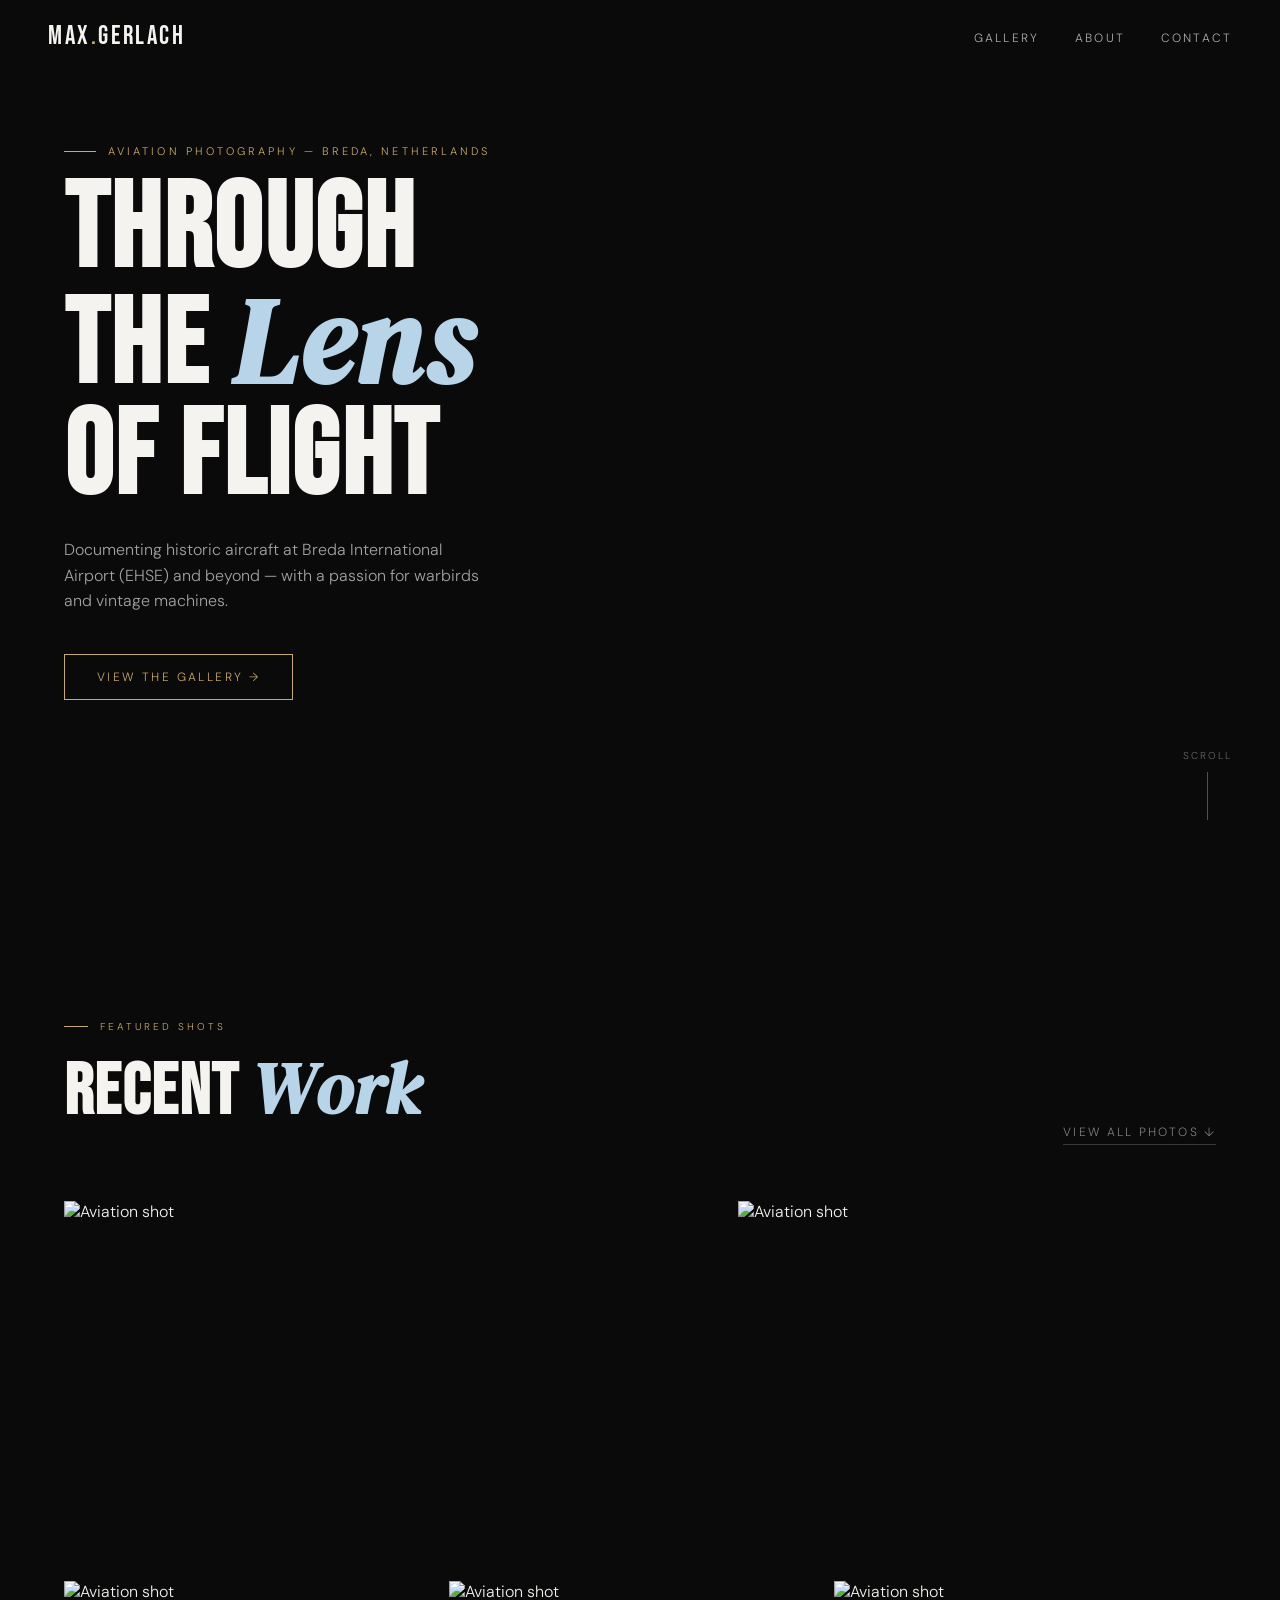
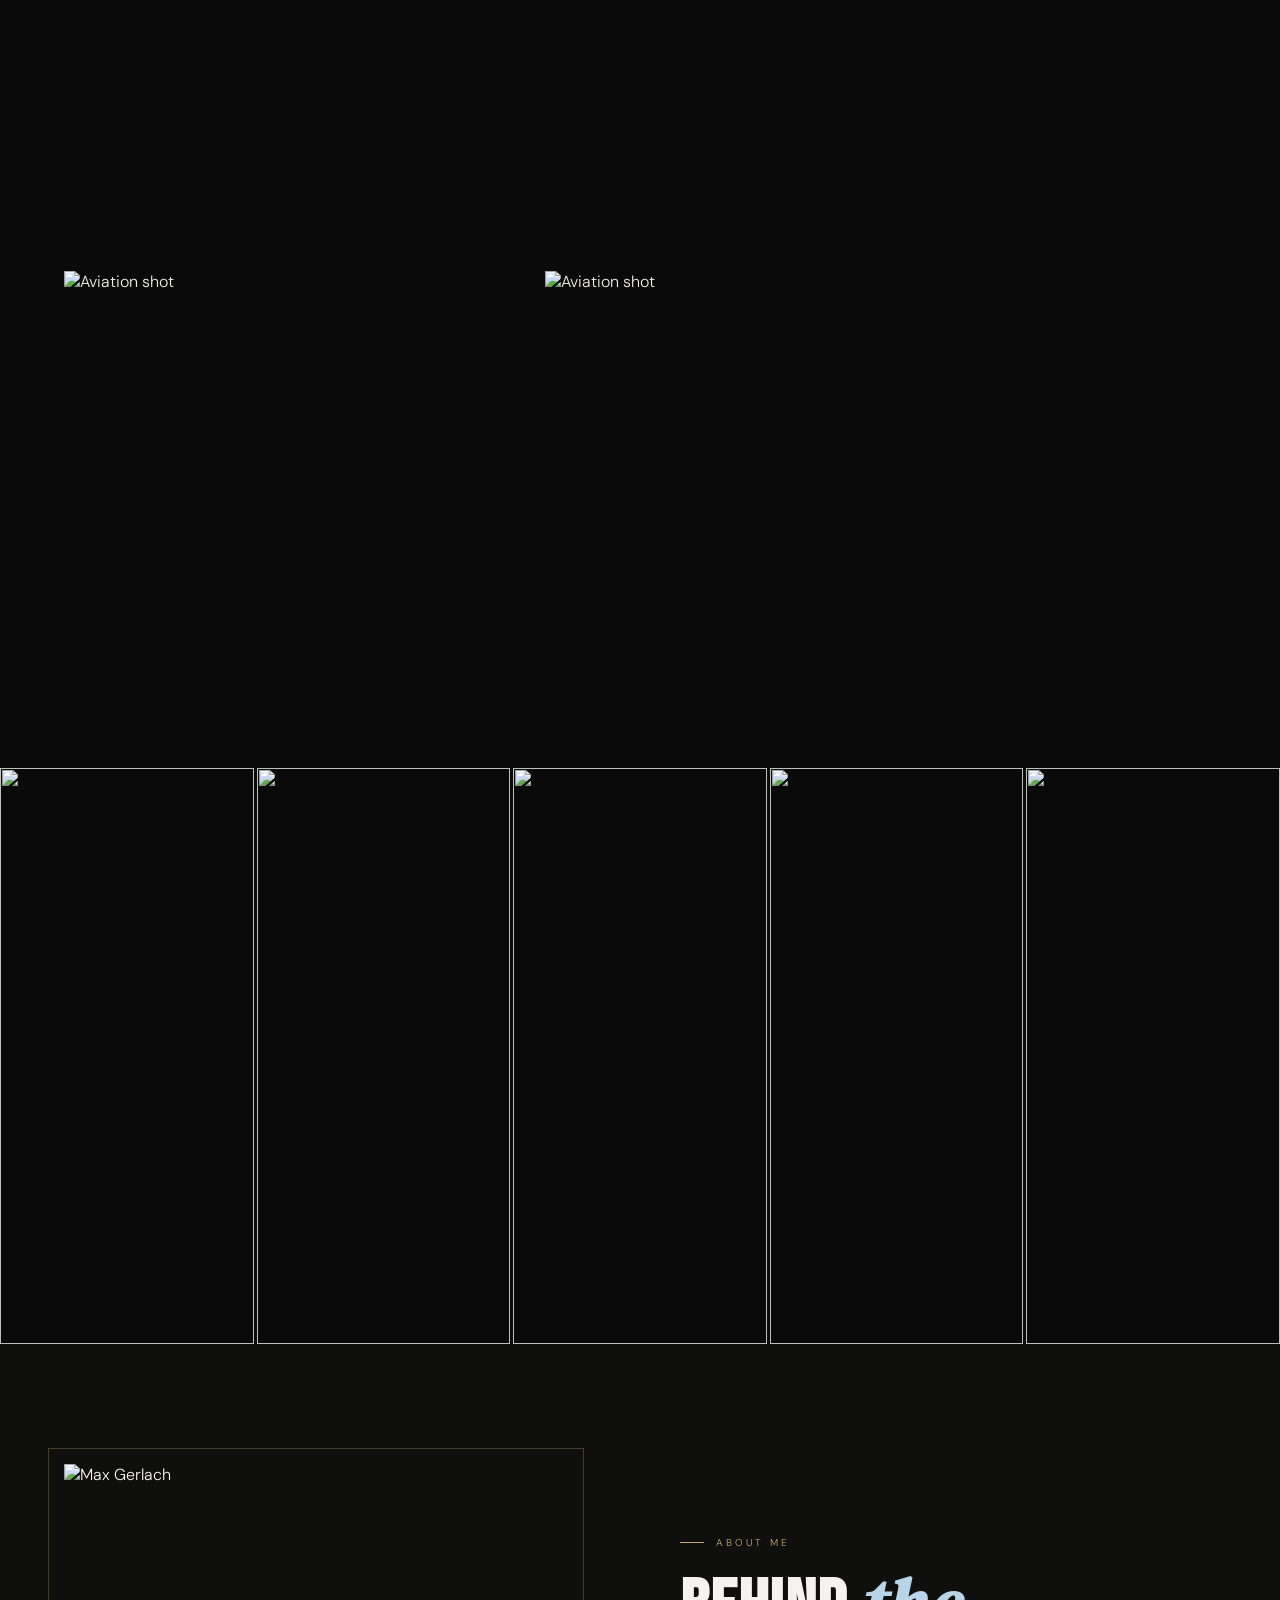
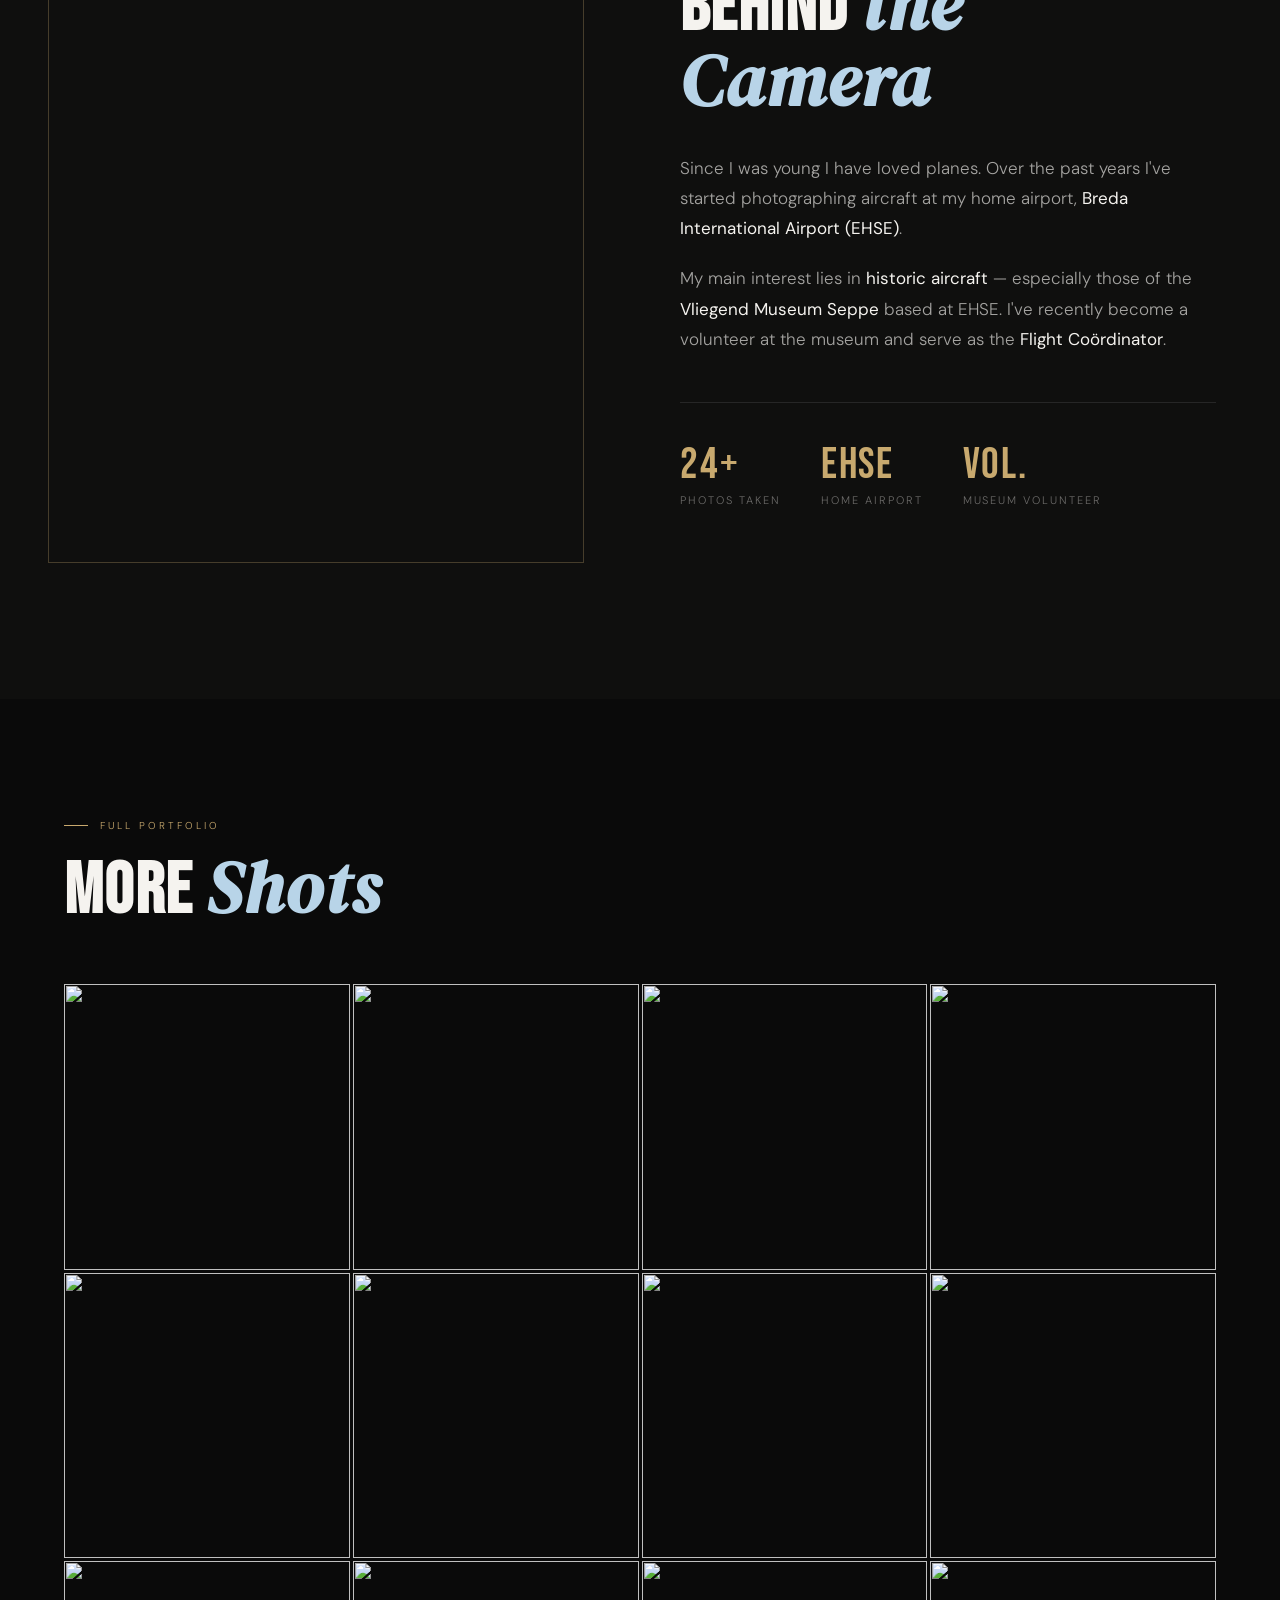
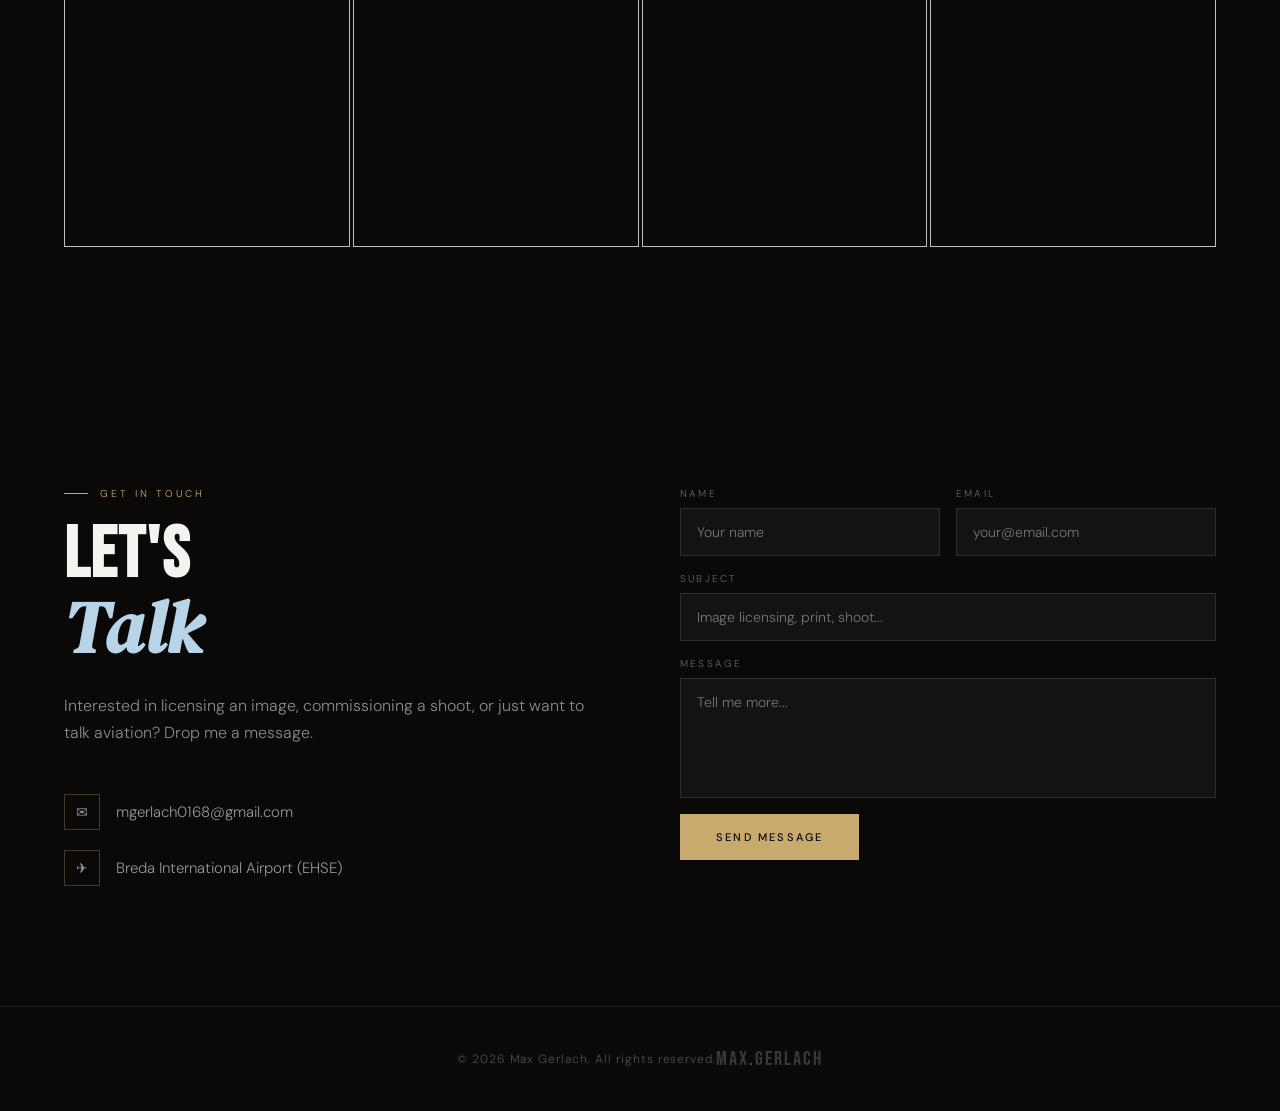
==== commit dca27074: "Update index.html" ====
--- a/index.html
+++ b/index.html
@@ -6,837 +6,834 @@
 <title>Max Gerlach — Aviation Photography</title>
 <link rel="preconnect" href="https://fonts.googleapis.com">
 <link rel="preconnect" href="https://fonts.gstatic.com" crossorigin>
-<link href="https://fonts.googleapis.com/css2?family=Playfair+Display:ital,wght@0,400;0,700;1,400&family=DM+Sans:wght@300;400;500&family=DM+Mono:wght@400&display=swap" rel="stylesheet">
+<link href="https://fonts.googleapis.com/css2?family=Bebas+Neue&family=DM+Sans:ital,wght@0,300;0,400;0,500;1,300&family=DM+Serif+Display:ital@0;1&display=swap" rel="stylesheet">
 <style>
-
-/* ══════════════════════════════════════════
-   TOKENS
-══════════════════════════════════════════ */
-:root {
-  --bg:        #111009;
-  --surface:   #1c1810;
-  --border:    rgba(200,170,100,0.12);
-  --border-hi: rgba(200,170,100,0.28);
-  --gold:      #c8aa64;
-  --gold-dim:  #7a6535;
-  --text:      #e8dfc8;
-  --muted:     #8a7d65;
-  --faint:     #3d3520;
-  --white:     #f5f0e8;
-}
-
-*, *::before, *::after { margin: 0; padding: 0; box-sizing: border-box; }
-html { scroll-behavior: smooth; font-size: 16px; }
-
-body {
-  background: var(--bg);
-  color: var(--text);
-  font-family: 'DM Sans', sans-serif;
-  font-weight: 300;
-  overflow-x: hidden;
-  -webkit-font-smoothing: antialiased;
-}
-
-/* ══════════════════════════════════════════
-   NAV
-══════════════════════════════════════════ */
-nav {
-  position: fixed; top: 0; left: 0; right: 0; z-index: 500;
-  height: 56px;
-  display: flex; align-items: center; justify-content: space-between;
-  padding: 0 48px;
-  background: rgba(17,16,9,0.92);
-  backdrop-filter: blur(12px);
-  border-bottom: 1px solid var(--border);
-}
-
-.nav-logo {
-  display: flex; align-items: baseline; gap: 10px;
-  text-decoration: none;
-}
-.nav-logo-name {
-  font-family: 'Playfair Display', serif;
-  font-size: 17px;
-  color: var(--white);
-  letter-spacing: 0.02em;
-}
-.nav-logo-sub {
-  font-family: 'DM Mono', monospace;
-  font-size: 9px;
-  letter-spacing: 0.22em;
-  text-transform: uppercase;
-  color: var(--gold);
-}
-
-.nav-links {
-  display: flex; gap: 36px; list-style: none;
-}
-.nav-links a {
-  font-family: 'DM Mono', monospace;
-  font-size: 10px;
-  letter-spacing: 0.18em;
-  text-transform: uppercase;
-  color: var(--muted);
-  text-decoration: none;
-  transition: color 0.2s;
-}
-.nav-links a:hover { color: var(--gold); }
-
-/* ══════════════════════════════════════════
-   HERO
-══════════════════════════════════════════ */
-.hero {
-  position: relative;
-  height: 100vh; min-height: 620px;
-  display: flex; align-items: flex-end;
-  overflow: hidden;
-}
-
-.hero-img {
-  position: absolute; inset: 0;
-  background: url('https://airplanephotography.nl/images/A2A1.jpg') center 38% / cover no-repeat;
-  animation: heroIn 16s ease-out forwards;
-}
-@keyframes heroIn { from { transform: scale(1.06); } to { transform: scale(1); } }
-
-.hero-img::after {
-  content: ''; position: absolute; inset: 0;
-  background:
-    linear-gradient(to top,  rgba(17,16,9,1) 0%, rgba(17,16,9,0.6) 35%, rgba(17,16,9,0.0) 62%),
-    linear-gradient(to right, rgba(17,16,9,0.55) 0%, transparent 50%);
-}
-
-.hero-content {
-  position: relative; z-index: 2;
-  padding: 0 56px 72px;
-  max-width: 780px;
-}
-
-.hero-eyebrow {
-  font-family: 'DM Mono', monospace;
-  font-size: 10px;
-  letter-spacing: 0.32em;
-  text-transform: uppercase;
-  color: var(--gold);
-  margin-bottom: 20px;
-  display: flex; align-items: center; gap: 14px;
-  opacity: 0; animation: fadeUp 0.7s 0.2s ease-out forwards;
-}
-.hero-eyebrow::before {
-  content: ''; width: 22px; height: 1px; background: var(--gold); flex-shrink: 0;
-}
-
-.hero-title {
-  font-family: 'Playfair Display', serif;
-  font-size: clamp(60px, 10.5vw, 136px);
-  font-weight: 700;
-  line-height: 0.88;
-  color: var(--white);
-  opacity: 0; animation: fadeUp 0.85s 0.38s ease-out forwards;
-}
-.hero-title .italic {
-  font-style: italic;
-  font-weight: 400;
-  color: transparent;
-  -webkit-text-stroke: 1px rgba(232,223,200,0.3);
-  display: block;
-}
-
-.hero-tagline {
-  margin-top: 24px;
-  font-size: 15px;
-  font-style: italic;
-  color: var(--muted);
-  letter-spacing: 0.04em;
-  opacity: 0; animation: fadeUp 0.85s 0.56s ease-out forwards;
-}
-
-.hero-scroll {
-  position: absolute;
-  bottom: 40px; right: 56px; z-index: 2;
-  display: flex; flex-direction: column; align-items: center; gap: 10px;
-  opacity: 0; animation: fadeUp 0.7s 1s ease-out forwards;
-}
-.hero-scroll-line {
-  width: 1px; height: 48px;
-  background: linear-gradient(to bottom, var(--gold), transparent);
-  animation: pulse 2.2s ease-in-out infinite;
-}
-@keyframes pulse { 0%,100% { opacity: 0.35; } 50% { opacity: 1; } }
-.hero-scroll span {
-  font-family: 'DM Mono', monospace;
-  font-size: 8px; letter-spacing: 0.22em;
-  text-transform: uppercase; color: var(--muted);
-  writing-mode: vertical-rl;
-}
-
-@keyframes fadeUp { from { opacity: 0; transform: translateY(18px); } to { opacity: 1; transform: none; } }
-
-/* ══════════════════════════════════════════
-   SHARED SECTION CHROME
-══════════════════════════════════════════ */
-.sec-header {
-  padding: 64px 48px 36px;
-  display: flex; align-items: flex-end; justify-content: space-between;
-}
-.sec-title {
-  font-family: 'Playfair Display', serif;
-  font-size: clamp(28px, 4vw, 48px);
-  font-weight: 400;
-  line-height: 1;
-  color: var(--white);
-}
-.sec-title em {
-  display: block;
-  font-family: 'DM Mono', monospace;
-  font-style: normal;
-  font-size: 9px;
-  letter-spacing: 0.32em;
-  text-transform: uppercase;
-  color: var(--gold);
-  margin-bottom: 10px;
-}
-.sec-meta {
-  font-family: 'DM Mono', monospace;
-  font-size: 9px;
-  letter-spacing: 0.18em;
-  text-transform: uppercase;
-  color: var(--muted);
-  border: 1px solid var(--border);
-  padding: 5px 12px;
-}
-
-/* ══════════════════════════════════════════
-   PHOTO GRID
-══════════════════════════════════════════ */
-#shots { background: var(--bg); }
-
-.grid-wrap { padding: 0 2px 2px; }
-
-.grid {
-  display: grid;
-  grid-template-columns: repeat(12, 1fr);
-  gap: 3px;
-  margin-bottom: 3px;
-}
-.grid:last-child { margin-bottom: 0; }
-
-/* column spans */
-.c7  { grid-column: span 7; }
-.c5  { grid-column: span 5; }
-.c4  { grid-column: span 4; }
-.c6  { grid-column: span 6; }
-.c12 { grid-column: span 12; }
-.c3  { grid-column: span 3; }
-.c9  { grid-column: span 9; }
-.c8  { grid-column: span 8; }
-
-/* photo cell */
-.p {
-  position: relative; overflow: hidden;
-  background: var(--surface); cursor: pointer;
-}
-.p-inner { position: relative; overflow: hidden; }
-
-/* aspect ratios */
-.r43  .p-inner { aspect-ratio: 4/3; }
-.r32  .p-inner { aspect-ratio: 3/2; }
-.r11  .p-inner { aspect-ratio: 1/1; }
-.r169 .p-inner { aspect-ratio: 16/9; }
-.r217 .p-inner { aspect-ratio: 21/7; }
-.r23  .p-inner { aspect-ratio: 2/3; }
-
-.p img {
-  width: 100%; height: 100%; display: block; object-fit: cover;
-  filter: brightness(0.84) saturate(0.88);
-  transition: transform 0.9s cubic-bezier(0.22,1,0.36,1), filter 0.5s;
-}
-.p:hover img {
-  transform: scale(1.06);
-  filter: brightness(1) saturate(1.02);
-}
-
-/* caption bar */
-.p-cap {
-  position: absolute; bottom: 0; left: 0; right: 0;
-  padding: 32px 18px 14px;
-  background: linear-gradient(to top, rgba(17,16,9,0.9) 0%, transparent 100%);
-  transform: translateY(100%);
-  transition: transform 0.42s cubic-bezier(0.22,1,0.36,1);
-  display: flex; align-items: flex-end; justify-content: space-between;
-}
-.p:hover .p-cap { transform: translateY(0); }
-.p-cap-name {
-  font-family: 'DM Mono', monospace;
-  font-size: 9px; letter-spacing: 0.2em; text-transform: uppercase;
-  color: var(--text);
-}
-.p-cap-num {
-  font-family: 'DM Mono', monospace;
-  font-size: 8px; letter-spacing: 0.1em;
-  color: var(--gold-dim);
-}
-
-/* top-left badge */
-.p-badge {
-  position: absolute; top: 14px; left: 14px; z-index: 2;
-  font-family: 'DM Mono', monospace;
-  font-size: 8px; letter-spacing: 0.2em; text-transform: uppercase;
-  color: var(--gold);
-  border: 1px solid rgba(200,170,100,0.3);
-  padding: 3px 8px;
-  background: rgba(17,16,9,0.5);
-  backdrop-filter: blur(4px);
-}
-
-/* ══════════════════════════════════════════
-   THIN RULE
-══════════════════════════════════════════ */
-.rule-line {
-  height: 1px;
-  background: var(--border);
-  margin: 0 48px;
-}
-
-/* ══════════════════════════════════════════
-   ABOUT
-══════════════════════════════════════════ */
-#about {
-  background: var(--surface);
-  padding: 88px 48px;
-  display: grid;
-  grid-template-columns: 380px 1fr;
-  gap: 72px;
-  align-items: start;
-}
-
-.about-photo-col { display: flex; flex-direction: column; gap: 16px; }
-
-.about-photo-frame {
-  overflow: hidden;
-  border: 1px solid var(--border);
-  position: relative;
-}
-.about-photo-frame img {
-  width: 100%; display: block;
-  filter: brightness(0.9) saturate(0.85);
-  transition: filter 0.5s;
-}
-.about-photo-frame:hover img { filter: brightness(1) saturate(1); }
-
-.about-photo-meta {
-  display: flex; justify-content: space-between;
-}
-.about-photo-meta span {
-  font-family: 'DM Mono', monospace;
-  font-size: 8px; letter-spacing: 0.18em; text-transform: uppercase;
-  color: var(--muted);
-}
-
-.about-text-col { padding-top: 4px; }
-
-.eyebrow {
-  font-family: 'DM Mono', monospace;
-  font-size: 9px; letter-spacing: 0.32em; text-transform: uppercase;
-  color: var(--gold);
-  margin-bottom: 14px;
-}
-
-.about-h {
-  font-family: 'Playfair Display', serif;
-  font-size: clamp(26px, 3.5vw, 44px);
-  font-weight: 400;
-  line-height: 1.1;
-  color: var(--white);
-  margin-bottom: 4px;
-}
-.about-h em { font-style: italic; color: var(--muted); }
-
-.thin-rule { width: 32px; height: 1px; background: var(--gold-dim); margin: 22px 0; }
-
-.about-text-col p {
-  font-size: 15px;
-  line-height: 1.95;
-  color: var(--muted);
-  margin-bottom: 14px;
-}
-.about-text-col p em { color: var(--text); font-style: italic; }
-
-.tags {
-  display: flex; flex-wrap: wrap; gap: 8px; margin-top: 28px;
-}
-.tag {
-  font-family: 'DM Mono', monospace;
-  font-size: 8px; letter-spacing: 0.2em; text-transform: uppercase;
-  color: var(--gold);
-  border: 1px solid rgba(200,170,100,0.25);
-  padding: 5px 12px;
-}
-
-/* ══════════════════════════════════════════
-   BUSINESS CARD
-══════════════════════════════════════════ */
-#card {
-  background: var(--bg);
-  padding: 88px 48px;
-}
-
-.card-inner {
-  display: grid;
-  grid-template-columns: 1fr 1fr;
-  gap: 56px;
-  align-items: center;
-}
-
-.card-left .eyebrow { margin-bottom: 14px; }
-.card-left h2 {
-  font-family: 'Playfair Display', serif;
-  font-size: clamp(26px, 3.5vw, 42px);
-  font-weight: 400;
-  color: var(--white);
-  line-height: 1.1;
-  margin-bottom: 16px;
-}
-.card-left p {
-  font-size: 14px;
-  line-height: 1.9;
-  color: var(--muted);
-  margin-bottom: 28px;
-}
-
-.card-frame {
-  position: relative;
-  border: 1px solid var(--border-hi);
-  background: var(--surface);
-  overflow: hidden;
-  /* standard business card ratio 3.5 × 2 in */
-  aspect-ratio: 1.75;
-  display: flex; align-items: center; justify-content: center;
-}
-/* corner accents */
-.card-frame::before, .card-frame::after {
-  content: '';
-  position: absolute;
-  width: 16px; height: 16px;
-  border-color: var(--gold);
-  border-style: solid;
-}
-.card-frame::before { top: 10px; left: 10px; border-width: 1px 0 0 1px; }
-.card-frame::after  { bottom: 10px; right: 10px; border-width: 0 1px 1px 0; }
-
-.card-placeholder {
-  display: flex; flex-direction: column; align-items: center; gap: 12px;
-  padding: 32px;
-  text-align: center;
-}
-.card-placeholder-icon {
-  width: 36px; height: 36px;
-  border: 1px dashed var(--faint);
-  border-radius: 50%;
-  display: flex; align-items: center; justify-content: center;
-}
-.card-placeholder-icon svg { width: 16px; height: 16px; stroke: var(--gold-dim); fill: none; stroke-width: 1.5; stroke-linecap: round; stroke-linejoin: round; }
-.card-placeholder p {
-  font-family: 'DM Mono', monospace;
-  font-size: 9px; letter-spacing: 0.22em; text-transform: uppercase;
-  color: var(--muted);
-  line-height: 1.6;
-}
-
-/* when image is dropped in, it fills the frame */
-.card-frame img {
-  position: absolute; inset: 0;
-  width: 100%; height: 100%;
-  object-fit: cover;
-  display: none; /* shown via JS once src is set */
-}
-
-/* drop hint */
-.card-frame.has-image .card-placeholder { display: none; }
-.card-frame.has-image img { display: block; }
-
-/* ══════════════════════════════════════════
-   CONTACT
-══════════════════════════════════════════ */
-#contact {
-  background: var(--surface);
-  padding: 88px 48px;
-  display: grid;
-  grid-template-columns: 1fr 1fr;
-  gap: 72px;
-  align-items: start;
-}
-
-.contact-l h2 {
-  font-family: 'Playfair Display', serif;
-  font-size: clamp(26px, 3.5vw, 42px);
-  font-weight: 400;
-  color: var(--white);
-  line-height: 1.1;
-  margin-bottom: 16px;
-}
-.contact-l p {
-  font-size: 14px; line-height: 1.9; color: var(--muted); margin-bottom: 32px;
-}
-.btn {
-  display: inline-flex; align-items: center; gap: 10px;
-  font-family: 'DM Mono', monospace;
-  font-size: 10px; letter-spacing: 0.2em; text-transform: uppercase;
-  color: var(--bg);
-  background: var(--gold);
-  padding: 14px 26px;
-  text-decoration: none;
-  transition: background 0.25s, color 0.25s;
-}
-.btn:hover { background: var(--white); }
-
-.contact-r { padding-top: 52px; }
-.cf { padding: 18px 0; border-bottom: 1px solid var(--border); }
-.cf:first-child { border-top: 1px solid var(--border); }
-.cf-label {
-  font-family: 'DM Mono', monospace;
-  font-size: 8px; letter-spacing: 0.3em; text-transform: uppercase;
-  color: var(--gold-dim);
-  margin-bottom: 5px;
-}
-.cf-val { font-size: 14px; font-weight: 300; line-height: 1.6; color: var(--muted); }
-
-/* ══════════════════════════════════════════
-   FOOTER
-══════════════════════════════════════════ */
-footer {
-  background: var(--bg);
-  border-top: 1px solid var(--border);
-  padding: 24px 48px;
-  display: flex; align-items: center; justify-content: space-between;
-}
-.footer-name {
-  font-family: 'Playfair Display', serif;
-  font-size: 15px; color: var(--muted);
-}
-.footer-copy {
-  font-family: 'DM Mono', monospace;
-  font-size: 8px; letter-spacing: 0.18em; text-transform: uppercase;
-  color: var(--faint);
-}
-
-/* ══════════════════════════════════════════
-   LIGHTBOX
-══════════════════════════════════════════ */
-.lb {
-  position: fixed; inset: 0; z-index: 9000;
-  background: rgba(8,7,4,0.97);
-  display: flex; align-items: center; justify-content: center;
-  opacity: 0; pointer-events: none;
-  transition: opacity 0.3s;
-}
-.lb.on { opacity: 1; pointer-events: all; }
-.lb > img {
-  max-width: 92vw; max-height: 88vh; object-fit: contain;
-  transform: scale(0.97); transition: transform 0.3s;
-}
-.lb.on > img { transform: scale(1); }
-.lb-close {
-  position: absolute; top: 24px; right: 36px;
-  font-family: 'DM Mono', monospace;
-  font-size: 9px; letter-spacing: 0.25em; text-transform: uppercase;
-  color: var(--muted); cursor: pointer; transition: color 0.2s;
-}
-.lb-close:hover { color: var(--white); }
-.lb-label {
-  position: absolute; bottom: 28px; left: 50%; transform: translateX(-50%);
-  font-family: 'DM Mono', monospace;
-  font-size: 9px; letter-spacing: 0.22em; text-transform: uppercase;
-  color: var(--muted); white-space: nowrap;
-}
-
-/* ══════════════════════════════════════════
-   SCROLL REVEAL
-══════════════════════════════════════════ */
-.sr { opacity: 0; transform: translateY(20px); transition: opacity 0.75s ease, transform 0.75s ease; }
-.sr.in { opacity: 1; transform: none; }
-.d1 { transition-delay: 0.1s; }
-.d2 { transition-delay: 0.2s; }
-.d3 { transition-delay: 0.32s; }
-
-/* ══════════════════════════════════════════
-   RESPONSIVE
-══════════════════════════════════════════ */
-@media (max-width: 900px) {
-  nav { padding: 0 22px; }
-  .nav-links { display: none; }
-  .hero-content { padding: 0 24px 52px; }
-  .hero-scroll { display: none; }
-  .sec-header { padding: 48px 22px 28px; }
-  .grid-wrap { padding: 0 1px 1px; }
-  .grid { grid-template-columns: 1fr 1fr; gap: 2px; margin-bottom: 2px; }
-  .c7,.c5,.c4,.c6,.c9,.c3,.c8 { grid-column: span 2; }
-  .c12 { grid-column: span 2; }
-  .r43 .p-inner, .r32 .p-inner, .r23 .p-inner,
-  .r11 .p-inner, .r169 .p-inner { aspect-ratio: 4/3; }
-  .r217 .p-inner { aspect-ratio: 16/9; }
-  #about { grid-template-columns: 1fr; padding: 60px 22px; gap: 36px; }
-  .card-inner { grid-template-columns: 1fr; padding: 0; gap: 36px; }
-  #card { padding: 60px 22px; }
-  #contact { grid-template-columns: 1fr; padding: 60px 22px; gap: 36px; }
-  .contact-r { padding-top: 0; }
-  footer { padding: 20px 22px; flex-direction: column; gap: 8px; text-align: center; }
-  .rule-line { margin: 0 22px; }
-}
-
+  *, *::before, *::after { box-sizing: border-box; margin: 0; padding: 0; }
+
+  :root {
+    --black: #0a0a0a;
+    --white: #f5f3ef;
+    --cream: #ede9e1;
+    --sky: #4a7fa5;
+    --sky-light: #b8d4e8;
+    --gold: #c8a96e;
+    --gold-dark: #8a6d3e;
+    --nav-h: 72px;
+  }
+
+  html { scroll-behavior: smooth; }
+
+  body {
+    background: var(--black);
+    color: var(--white);
+    font-family: 'DM Sans', sans-serif;
+    font-weight: 300;
+    overflow-x: hidden;
+  }
+
+  /* ── NAV ── */
+  nav {
+    position: fixed;
+    top: 0; left: 0; right: 0;
+    height: var(--nav-h);
+    display: flex;
+    align-items: center;
+    justify-content: space-between;
+    padding: 0 48px;
+    z-index: 100;
+    transition: background 0.4s, backdrop-filter 0.4s;
+  }
+  nav.scrolled {
+    background: rgba(10,10,10,0.88);
+    backdrop-filter: blur(16px);
+    border-bottom: 1px solid rgba(200,169,110,0.15);
+  }
+  .nav-logo {
+    font-family: 'Bebas Neue', sans-serif;
+    font-size: 26px;
+    letter-spacing: 0.1em;
+    color: var(--white);
+    text-decoration: none;
+  }
+  .nav-logo span { color: var(--gold); }
+  .nav-links {
+    display: flex;
+    gap: 36px;
+    list-style: none;
+  }
+  .nav-links a {
+    font-size: 12px;
+    letter-spacing: 0.18em;
+    text-transform: uppercase;
+    color: rgba(245,243,239,0.7);
+    text-decoration: none;
+    transition: color 0.2s;
+  }
+  .nav-links a:hover { color: var(--gold); }
+
+  /* ── HERO ── */
+  #hero {
+    position: relative;
+    height: 100vh;
+    min-height: 600px;
+    display: flex;
+    align-items: flex-end;
+    overflow: hidden;
+  }
+  .hero-bg {
+    position: absolute;
+    inset: 0;
+    background-image: url('https://raw.githubusercontent.com/BubbelMaxYT/portfolioplanestuff/main/1.jpg');
+    background-size: cover;
+    background-position: center 30%;
+    transform: scale(1.05);
+    animation: heroZoom 12s ease-out forwards;
+  }
+  @keyframes heroZoom {
+    from { transform: scale(1.05); }
+    to { transform: scale(1.0); }
+  }
+  .hero-overlay {
+    position: absolute;
+    inset: 0;
+    background: linear-gradient(
+      to bottom,
+      rgba(10,10,10,0.1) 0%,
+      rgba(10,10,10,0.0) 40%,
+      rgba(10,10,10,0.55) 70%,
+      rgba(10,10,10,0.92) 100%
+    );
+  }
+  .hero-content {
+    position: relative;
+    padding: 0 64px 80px;
+    max-width: 900px;
+    animation: fadeUp 1.2s 0.3s both;
+  }
+  @keyframes fadeUp {
+    from { opacity: 0; transform: translateY(30px); }
+    to   { opacity: 1; transform: translateY(0); }
+  }
+  .hero-eyebrow {
+    font-size: 11px;
+    letter-spacing: 0.28em;
+    text-transform: uppercase;
+    color: var(--gold);
+    margin-bottom: 18px;
+    display: flex;
+    align-items: center;
+    gap: 12px;
+  }
+  .hero-eyebrow::before {
+    content: '';
+    display: block;
+    width: 32px;
+    height: 1px;
+    background: var(--gold);
+  }
+  .hero-title {
+    font-family: 'Bebas Neue', sans-serif;
+    font-size: clamp(64px, 10vw, 120px);
+    line-height: 0.92;
+    letter-spacing: 0.02em;
+    color: var(--white);
+    margin-bottom: 24px;
+  }
+  .hero-title em {
+    font-family: 'DM Serif Display', serif;
+    font-style: italic;
+    color: var(--sky-light);
+  }
+  .hero-sub {
+    font-size: 16px;
+    font-weight: 300;
+    color: rgba(245,243,239,0.65);
+    max-width: 420px;
+    line-height: 1.6;
+    margin-bottom: 40px;
+  }
+  .hero-cta {
+    display: inline-flex;
+    align-items: center;
+    gap: 12px;
+    padding: 14px 32px;
+    border: 1px solid var(--gold);
+    color: var(--gold);
+    text-decoration: none;
+    font-size: 12px;
+    letter-spacing: 0.2em;
+    text-transform: uppercase;
+    transition: background 0.25s, color 0.25s;
+  }
+  .hero-cta:hover {
+    background: var(--gold);
+    color: var(--black);
+  }
+  .hero-scroll {
+    position: absolute;
+    right: 48px;
+    bottom: 80px;
+    display: flex;
+    flex-direction: column;
+    align-items: center;
+    gap: 10px;
+    font-size: 10px;
+    letter-spacing: 0.2em;
+    text-transform: uppercase;
+    color: rgba(245,243,239,0.4);
+    animation: fadeUp 1.2s 0.8s both;
+  }
+  .hero-scroll::after {
+    content: '';
+    display: block;
+    width: 1px;
+    height: 48px;
+    background: rgba(245,243,239,0.3);
+    animation: scrollLine 2s 1.5s ease-in-out infinite;
+  }
+  @keyframes scrollLine {
+    0%, 100% { opacity: 0.3; transform: scaleY(0.5) translateY(-12px); }
+    50% { opacity: 1; transform: scaleY(1) translateY(0); }
+  }
+
+  /* ── SECTION COMMON ── */
+  section { padding: 120px 0; }
+  .container { max-width: 1280px; margin: 0 auto; padding: 0 64px; }
+  .section-label {
+    font-size: 10px;
+    letter-spacing: 0.3em;
+    text-transform: uppercase;
+    color: var(--gold);
+    display: flex;
+    align-items: center;
+    gap: 12px;
+    margin-bottom: 20px;
+  }
+  .section-label::before {
+    content: '';
+    display: block;
+    width: 24px;
+    height: 1px;
+    background: var(--gold);
+  }
+  .section-title {
+    font-family: 'Bebas Neue', sans-serif;
+    font-size: clamp(42px, 6vw, 72px);
+    letter-spacing: 0.02em;
+    line-height: 1;
+    color: var(--white);
+    margin-bottom: 16px;
+  }
+  .section-title em {
+    font-family: 'DM Serif Display', serif;
+    font-style: italic;
+    color: var(--sky-light);
+  }
+
+  /* ── FEATURED SHOTS ── */
+  #gallery { background: var(--black); }
+  .gallery-header {
+    display: flex;
+    align-items: flex-end;
+    justify-content: space-between;
+    margin-bottom: 56px;
+  }
+  .gallery-header .view-all {
+    font-size: 12px;
+    letter-spacing: 0.18em;
+    text-transform: uppercase;
+    color: rgba(245,243,239,0.5);
+    text-decoration: none;
+    border-bottom: 1px solid rgba(245,243,239,0.2);
+    padding-bottom: 4px;
+    transition: color 0.2s, border-color 0.2s;
+  }
+  .gallery-header .view-all:hover { color: var(--gold); border-color: var(--gold); }
+
+  /* Masonry-style grid */
+  .gallery-grid {
+    display: grid;
+    grid-template-columns: repeat(12, 1fr);
+    grid-template-rows: auto;
+    gap: 3px;
+  }
+  .gallery-item {
+    overflow: hidden;
+    position: relative;
+    cursor: pointer;
+  }
+  .gallery-item::after {
+    content: '';
+    position: absolute;
+    inset: 0;
+    background: rgba(10,10,10,0);
+    transition: background 0.35s;
+  }
+  .gallery-item:hover::after { background: rgba(10,10,10,0.3); }
+  .gallery-item img {
+    width: 100%;
+    height: 100%;
+    object-fit: cover;
+    display: block;
+    transition: transform 0.6s cubic-bezier(0.25, 0.46, 0.45, 0.94);
+  }
+  .gallery-item:hover img { transform: scale(1.06); }
+
+  /* Layout positions */
+  .gi-1  { grid-column: 1/8;  grid-row: 1; aspect-ratio: 16/9; }
+  .gi-2  { grid-column: 8/13; grid-row: 1; aspect-ratio: 4/3; }
+  .gi-3  { grid-column: 1/5;  grid-row: 2; aspect-ratio: 4/3; }
+  .gi-4  { grid-column: 5/9;  grid-row: 2; aspect-ratio: 4/3; }
+  .gi-5  { grid-column: 9/13; grid-row: 2; aspect-ratio: 4/3; }
+  .gi-6  { grid-column: 1/6;  grid-row: 3; aspect-ratio: 3/2; }
+  .gi-7  { grid-column: 6/13; grid-row: 3; aspect-ratio: 16/9; }
+
+  /* Caption overlay */
+  .gallery-caption {
+    position: absolute;
+    bottom: 0; left: 0; right: 0;
+    padding: 48px 20px 16px;
+    background: linear-gradient(transparent, rgba(10,10,10,0.7));
+    font-size: 11px;
+    letter-spacing: 0.12em;
+    text-transform: uppercase;
+    color: rgba(245,243,239,0.8);
+    opacity: 0;
+    transition: opacity 0.3s;
+    z-index: 2;
+  }
+  .gallery-item:hover .gallery-caption { opacity: 1; }
+
+  /* ── STRIP / FULL-BLEED ── */
+  #strip {
+    padding: 0;
+    height: 45vw;
+    max-height: 600px;
+    overflow: hidden;
+    display: flex;
+    gap: 3px;
+  }
+  #strip .strip-img {
+    flex: 1;
+    overflow: hidden;
+  }
+  #strip .strip-img img {
+    width: 100%;
+    height: 100%;
+    object-fit: cover;
+    display: block;
+    transition: transform 0.6s cubic-bezier(0.25, 0.46, 0.45, 0.94), flex 0.5s;
+    filter: grayscale(20%);
+  }
+  #strip .strip-img:hover { flex: 2; }
+  #strip .strip-img:hover img { transform: scale(1.04); filter: grayscale(0%); }
+
+  /* ── ABOUT ── */
+  #about { background: #0f0f0e; }
+  .about-grid {
+    display: grid;
+    grid-template-columns: 1fr 1fr;
+    gap: 80px;
+    align-items: center;
+  }
+  .about-img-wrap {
+    position: relative;
+  }
+  .about-img-wrap::before {
+    content: '';
+    position: absolute;
+    top: -16px; left: -16px;
+    right: 16px; bottom: 16px;
+    border: 1px solid var(--gold);
+    opacity: 0.3;
+    pointer-events: none;
+  }
+  .about-img-wrap img {
+    width: 100%;
+    aspect-ratio: 3/4;
+    object-fit: cover;
+    object-position: top;
+    display: block;
+    filter: grayscale(15%) contrast(1.05);
+  }
+  .about-text .section-title { margin-bottom: 32px; }
+  .about-body {
+    font-size: 17px;
+    line-height: 1.78;
+    color: rgba(245,243,239,0.65);
+    margin-bottom: 20px;
+  }
+  .about-body strong {
+    color: var(--white);
+    font-weight: 400;
+  }
+  .about-stats {
+    display: flex;
+    gap: 40px;
+    margin-top: 48px;
+    padding-top: 40px;
+    border-top: 1px solid rgba(245,243,239,0.1);
+  }
+  .stat-item {}
+  .stat-num {
+    font-family: 'Bebas Neue', sans-serif;
+    font-size: 44px;
+    letter-spacing: 0.04em;
+    color: var(--gold);
+    line-height: 1;
+    margin-bottom: 6px;
+  }
+  .stat-label {
+    font-size: 11px;
+    letter-spacing: 0.18em;
+    text-transform: uppercase;
+    color: rgba(245,243,239,0.4);
+  }
+
+  /* ── MORE PHOTOS ── */
+  #more { background: var(--black); }
+  .more-grid {
+    display: grid;
+    grid-template-columns: repeat(4, 1fr);
+    gap: 3px;
+  }
+  .more-item {
+    overflow: hidden;
+    aspect-ratio: 1;
+    position: relative;
+    cursor: pointer;
+  }
+  .more-item img {
+    width: 100%;
+    height: 100%;
+    object-fit: cover;
+    transition: transform 0.5s cubic-bezier(0.25, 0.46, 0.45, 0.94);
+  }
+  .more-item:hover img { transform: scale(1.08); }
+
+  /* ── CONTACT ── */
+  #contact { background: #0a0908; }
+  .contact-inner {
+    display: grid;
+    grid-template-columns: 1fr 1fr;
+    gap: 80px;
+    align-items: start;
+  }
+  .contact-left {}
+  .contact-left .section-title { margin-bottom: 24px; }
+  .contact-desc {
+    font-size: 16px;
+    line-height: 1.7;
+    color: rgba(245,243,239,0.55);
+    margin-bottom: 48px;
+  }
+  .contact-info {
+    display: flex;
+    flex-direction: column;
+    gap: 20px;
+  }
+  .contact-row {
+    display: flex;
+    align-items: center;
+    gap: 16px;
+    font-size: 15px;
+    color: rgba(245,243,239,0.6);
+  }
+  .contact-row a {
+    color: inherit;
+    text-decoration: none;
+    transition: color 0.2s;
+  }
+  .contact-row a:hover { color: var(--gold); }
+  .contact-icon {
+    width: 36px; height: 36px;
+    border: 1px solid rgba(200,169,110,0.3);
+    display: flex; align-items: center; justify-content: center;
+    font-size: 14px;
+    flex-shrink: 0;
+  }
+  .contact-form { display: flex; flex-direction: column; gap: 16px; }
+  .form-row { display: grid; grid-template-columns: 1fr 1fr; gap: 16px; }
+  .form-group { display: flex; flex-direction: column; gap: 8px; }
+  .form-group label {
+    font-size: 10px;
+    letter-spacing: 0.22em;
+    text-transform: uppercase;
+    color: rgba(245,243,239,0.4);
+  }
+  .form-group input,
+  .form-group textarea {
+    background: rgba(245,243,239,0.04);
+    border: 1px solid rgba(245,243,239,0.12);
+    color: var(--white);
+    font-family: 'DM Sans', sans-serif;
+    font-size: 14px;
+    font-weight: 300;
+    padding: 14px 16px;
+    outline: none;
+    resize: none;
+    transition: border-color 0.2s;
+  }
+  .form-group input:focus,
+  .form-group textarea:focus { border-color: var(--gold); }
+  .form-group textarea { min-height: 120px; }
+  .form-submit {
+    padding: 16px 36px;
+    background: var(--gold);
+    color: var(--black);
+    border: none;
+    font-family: 'DM Sans', sans-serif;
+    font-size: 11px;
+    font-weight: 500;
+    letter-spacing: 0.2em;
+    text-transform: uppercase;
+    cursor: pointer;
+    align-self: flex-start;
+    transition: background 0.2s, transform 0.15s;
+  }
+  .form-submit:hover { background: #d4b87a; transform: translateY(-1px); }
+  .form-submit:active { transform: translateY(0); }
+
+  /* ── FOOTER ── */
+  footer {
+    padding: 40px 0;
+    border-top: 1px solid rgba(245,243,239,0.08);
+    display: flex;
+    align-items: center;
+    justify-content: space-between;
+  }
+  .footer-inner {
+    display: flex;
+    align-items: center;
+    justify-content: space-between;
+    width: 100%;
+  }
+  .footer-copy {
+    font-size: 12px;
+    color: rgba(245,243,239,0.3);
+    letter-spacing: 0.08em;
+  }
+  .footer-logo {
+    font-family: 'Bebas Neue', sans-serif;
+    font-size: 20px;
+    letter-spacing: 0.1em;
+    color: rgba(245,243,239,0.2);
+    text-decoration: none;
+  }
+  .footer-logo span { color: rgba(200,169,110,0.4); }
+
+  /* ── LIGHTBOX ── */
+  #lightbox {
+    position: fixed;
+    inset: 0;
+    background: rgba(5,5,5,0.96);
+    z-index: 999;
+    display: flex;
+    align-items: center;
+    justify-content: center;
+    opacity: 0;
+    pointer-events: none;
+    transition: opacity 0.3s;
+  }
+  #lightbox.active {
+    opacity: 1;
+    pointer-events: all;
+  }
+  #lightbox img {
+    max-width: 90vw;
+    max-height: 88vh;
+    object-fit: contain;
+    box-shadow: 0 40px 120px rgba(0,0,0,0.8);
+  }
+  .lb-close {
+    position: fixed;
+    top: 28px; right: 36px;
+    font-size: 13px;
+    letter-spacing: 0.2em;
+    text-transform: uppercase;
+    color: rgba(245,243,239,0.5);
+    cursor: pointer;
+    transition: color 0.2s;
+  }
+  .lb-close:hover { color: var(--gold); }
+  .lb-prev, .lb-next {
+    position: fixed;
+    top: 50%; transform: translateY(-50%);
+    font-size: 12px;
+    letter-spacing: 0.2em;
+    text-transform: uppercase;
+    color: rgba(245,243,239,0.4);
+    cursor: pointer;
+    padding: 20px;
+    transition: color 0.2s;
+    user-select: none;
+  }
+  .lb-prev:hover, .lb-next:hover { color: var(--gold); }
+  .lb-prev { left: 24px; }
+  .lb-next { right: 24px; }
+
+  /* Reveal on scroll */
+  .reveal {
+    opacity: 0;
+    transform: translateY(28px);
+    transition: opacity 0.7s ease, transform 0.7s ease;
+  }
+  .reveal.visible {
+    opacity: 1;
+    transform: translateY(0);
+  }
 </style>
 </head>
 <body>
 
-<!-- ─── LIGHTBOX ─── -->
-<div class="lb" id="lb">
-  <div class="lb-close" onclick="closeLb()">Close ✕</div>
-  <img src="" id="lb-img" alt="">
-  <div class="lb-label" id="lb-label"></div>
-</div>
-
-<!-- ─── NAV ─── -->
-<nav>
-  <a class="nav-logo" href="#">
-    <span class="nav-logo-name">Max Gerlach</span>
-    <span class="nav-logo-sub">Aviation</span>
-  </a>
+<!-- NAV -->
+<nav id="nav">
+  <a href="#hero" class="nav-logo">Max<span>.</span>Gerlach</a>
   <ul class="nav-links">
-    <li><a href="#shots">Shots</a></li>
+    <li><a href="#gallery">Gallery</a></li>
     <li><a href="#about">About</a></li>
-    <li><a href="#card">Card</a></li>
     <li><a href="#contact">Contact</a></li>
   </ul>
 </nav>
 
-<!-- ─── HERO ─── -->
-<section class="hero" id="home">
-  <div class="hero-img"></div>
+<!-- HERO -->
+<section id="hero">
+  <div class="hero-bg"></div>
+  <div class="hero-overlay"></div>
   <div class="hero-content">
-    <p class="hero-eyebrow">EHSE · Breda, Netherlands</p>
-    <h1 class="hero-title">
-      Max
-      <span class="italic">Gerlach</span>
-    </h1>
-    <p class="hero-tagline">Warbirds, tail-draggers & the smell of avgas — captured from the air.</p>
+    <div class="hero-eyebrow">Aviation Photography — Breda, Netherlands</div>
+    <h1 class="hero-title">Through<br>The <em>Lens</em><br>of Flight</h1>
+    <p class="hero-sub">Documenting historic aircraft at Breda International Airport (EHSE) and beyond — with a passion for warbirds and vintage machines.</p>
+    <a href="#gallery" class="hero-cta">View the Gallery →</a>
   </div>
-  <div class="hero-scroll">
-    <div class="hero-scroll-line"></div>
-    <span>Scroll</span>
-  </div>
+  <div class="hero-scroll">Scroll</div>
 </section>
 
-<!-- ─── SHOTS ─── -->
-<section id="shots">
-
-  <div class="sec-header sr">
-    <h2 class="sec-title"><em>Portfolio</em>Shots</h2>
-    <span class="sec-meta">08 images</span>
-  </div>
-
-  <div class="grid-wrap">
-
-    <!-- Row 1: 7 + 5 -->
-    <div class="grid">
-      <div class="c7 r43 p" onclick="openLb('https://airplanephotography.nl/images/A2A1.jpg','Boeing Stearman N1944S')">
-        <div class="p-inner">
-          <span class="p-badge">EHSE</span>
-          <img src="https://airplanephotography.nl/images/A2A1.jpg" alt="Boeing Stearman N1944S" loading="lazy">
-        </div>
-        <div class="p-cap"><span class="p-cap-name">Boeing Stearman N1944S</span><span class="p-cap-num">01</span></div>
-      </div>
-      <div class="c5 r43 p" onclick="openLb('https://airplanephotography.nl/images/A2A2.jpg','Boeing Stearman N1944S')">
-        <div class="p-inner">
-          <img src="https://airplanephotography.nl/images/A2A2.jpg" alt="Boeing Stearman" loading="lazy">
-        </div>
-        <div class="p-cap"><span class="p-cap-name">Stearman — Detail</span><span class="p-cap-num">02</span></div>
-      </div>
+<!-- FEATURED GALLERY -->
+<section id="gallery">
+  <div class="container">
+    <div class="gallery-header reveal">
+      <div>
+        <div class="section-label">Featured shots</div>
+        <h2 class="section-title">Recent <em>Work</em></h2>
+      </div>
+      <a href="#more" class="view-all">View all photos ↓</a>
     </div>
-
-    <!-- Row 2: 4 + 4 + 4 -->
-    <div class="grid">
-      <div class="c4 r32 p" onclick="openLb('https://airplanephotography.nl/images/A2A3.jpg','Blackshape Prime PH-4Q3')">
-        <div class="p-inner">
-          <img src="https://airplanephotography.nl/images/A2A3.jpg" alt="Blackshape Prime" loading="lazy">
-        </div>
-        <div class="p-cap"><span class="p-cap-name">Blackshape Prime PH-4Q3</span><span class="p-cap-num">03</span></div>
-      </div>
-      <div class="c4 r32 p" onclick="openLb('https://airplanephotography.nl/images/A2A4.jpg','Chipmunk OO-WPB')">
-        <div class="p-inner">
-          <img src="https://airplanephotography.nl/images/A2A4.jpg" alt="Chipmunk OO-WPB" loading="lazy">
-        </div>
-        <div class="p-cap"><span class="p-cap-name">Chipmunk OO-WPB</span><span class="p-cap-num">04</span></div>
-      </div>
-      <div class="c4 r32 p" onclick="openLb('https://airplanephotography.nl/images/A2A1.jpg','Boeing Stearman — Climbing')">
-        <div class="p-inner">
-          <img src="https://airplanephotography.nl/images/A2A1.jpg" alt="Stearman climbing" loading="lazy">
-        </div>
-        <div class="p-cap"><span class="p-cap-name">Stearman — Climbing</span><span class="p-cap-num">05</span></div>
-      </div>
-    </div>
-
-    <!-- Row 3: full panoramic -->
-    <div class="grid">
-      <div class="c12 r217 p" onclick="openLb('https://airplanephotography.nl/images/A2A2.jpg','Boeing Stearman — Full Frame')">
-        <div class="p-inner">
-          <img src="https://airplanephotography.nl/images/A2A2.jpg" alt="Stearman full frame" loading="lazy">
-        </div>
-        <div class="p-cap"><span class="p-cap-name">Boeing Stearman — Full Frame</span><span class="p-cap-num">06</span></div>
-      </div>
-    </div>
-
-    <!-- Row 4: 6 + 6 -->
-    <div class="grid">
-      <div class="c6 r169 p" onclick="openLb('https://airplanephotography.nl/images/A2A3.jpg','Blackshape Prime — Low Pass')">
-        <div class="p-inner">
-          <img src="https://airplanephotography.nl/images/A2A3.jpg" alt="Blackshape low pass" loading="lazy">
-        </div>
-        <div class="p-cap"><span class="p-cap-name">Blackshape — Low Pass</span><span class="p-cap-num">07</span></div>
-      </div>
-      <div class="c6 r169 p" onclick="openLb('https://airplanephotography.nl/images/A2A4.jpg','Chipmunk OO-WPB — Banking')">
-        <div class="p-inner">
-          <img src="https://airplanephotography.nl/images/A2A4.jpg" alt="Chipmunk banking" loading="lazy">
-        </div>
-        <div class="p-cap"><span class="p-cap-name">Chipmunk — Banking</span><span class="p-cap-num">08</span></div>
-      </div>
-    </div>
-
-  </div><!-- /grid-wrap -->
-</section>
-
-<!-- ─── RULE ─── -->
-<div class="rule-line" style="margin-top:64px;"></div>
-
-<!-- ─── ABOUT ─── -->
-<section id="about">
-  <div class="about-photo-col sr">
-    <div class="about-photo-frame">
-      <img src="https://airplanephotography.nl/images/ProfilePicture.jpeg" alt="Max Gerlach">
-    </div>
-    <div class="about-photo-meta">
-      <span>Breda International · EHSE</span>
-      <span>51°33′N · 4°33′E</span>
-    </div>
-  </div>
-
-  <div class="about-text-col">
-    <p class="eyebrow sr">The Photographer</p>
-    <h2 class="about-h sr d1">Who I <em>am</em></h2>
-    <div class="thin-rule sr d1"></div>
-    <p class="sr d2">Since I was young I loved planes. In recent years that turned into picking up a camera and heading out to my home airport — <em>Breda International Airport (EHSE)</em> — to capture the aircraft that live there.</p>
-    <p class="sr d2">My main interest is in <em>historic aircraft</em>, especially the ones from the <em>Vliegend Museum Seppe</em> based at EHSE. I've become a Volunteer at the museum and the <em>Flight Coördinator</em> — so I get pretty close to the machines I shoot.</p>
-    <div class="tags sr d3">
-      <span class="tag">Warbirds</span>
-      <span class="tag">Air-to-Air</span>
-      <span class="tag">Historic Aircraft</span>
-      <span class="tag">Vliegend Museum Seppe</span>
-      <span class="tag">EHSE</span>
+    <div class="gallery-grid reveal">
+      <div class="gallery-item gi-1" onclick="openLb(0)">
+        <img src="https://raw.githubusercontent.com/BubbelMaxYT/portfolioplanestuff/main/2.jpg" alt="Aviation shot">
+        <div class="gallery-caption">Breda — EHSE</div>
+      </div>
+      <div class="gallery-item gi-2" onclick="openLb(1)">
+        <img src="https://raw.githubusercontent.com/BubbelMaxYT/portfolioplanestuff/main/3.jpg" alt="Aviation shot">
+      </div>
+      <div class="gallery-item gi-3" onclick="openLb(2)">
+        <img src="https://raw.githubusercontent.com/BubbelMaxYT/portfolioplanestuff/main/4.jpg" alt="Aviation shot">
+      </div>
+      <div class="gallery-item gi-4" onclick="openLb(3)">
+        <img src="https://raw.githubusercontent.com/BubbelMaxYT/portfolioplanestuff/main/5.jpg" alt="Aviation shot">
+      </div>
+      <div class="gallery-item gi-5" onclick="openLb(4)">
+        <img src="https://raw.githubusercontent.com/BubbelMaxYT/portfolioplanestuff/main/6.jpg" alt="Aviation shot">
+      </div>
+      <div class="gallery-item gi-6" onclick="openLb(5)">
+        <img src="https://raw.githubusercontent.com/BubbelMaxYT/portfolioplanestuff/main/7.jpg" alt="Aviation shot">
+      </div>
+      <div class="gallery-item gi-7" onclick="openLb(6)">
+        <img src="https://raw.githubusercontent.com/BubbelMaxYT/portfolioplanestuff/main/8.jpg" alt="Aviation shot">
+        <div class="gallery-caption">Vliegend Museum Seppe</div>
+      </div>
     </div>
   </div>
 </section>
 
-<!-- ─── RULE ─── -->
-<div class="rule-line"></div>
-
-<!-- ─── BUSINESS CARD ─── -->
-<section id="card">
-  <div class="card-inner">
-
-    <div>
-      <p class="eyebrow sr">Digital Business Card</p>
-      <h2 class="sr d1" style="font-family:'Playfair Display',serif; font-size:clamp(26px,3.5vw,42px); font-weight:400; color:var(--white); line-height:1.1; margin-bottom:16px;">
-        My Card
-      </h2>
-      <p class="sr d2" style="font-size:14px; line-height:1.9; color:var(--muted); margin-bottom:28px;">
-        Share it, print it, forward it. Anyone who wants to get in touch or licence a shot can reach me through the details on the card.
-      </p>
-      <a class="btn sr d3" href="mailto:mgerlach0168@gmail.com">Get in touch →</a>
+<!-- STRIP -->
+<div id="strip">
+  <div class="strip-img"><img src="https://raw.githubusercontent.com/BubbelMaxYT/portfolioplanestuff/main/9.jpg" alt=""></div>
+  <div class="strip-img"><img src="https://raw.githubusercontent.com/BubbelMaxYT/portfolioplanestuff/main/10.jpg" alt=""></div>
+  <div class="strip-img"><img src="https://raw.githubusercontent.com/BubbelMaxYT/portfolioplanestuff/main/11.jpg" alt=""></div>
+  <div class="strip-img"><img src="https://raw.githubusercontent.com/BubbelMaxYT/portfolioplanestuff/main/12.jpg" alt=""></div>
+  <div class="strip-img"><img src="https://raw.githubusercontent.com/BubbelMaxYT/portfolioplanestuff/main/13.jpg" alt=""></div>
+</div>
+
+<!-- ABOUT -->
+<section id="about">
+  <div class="container">
+    <div class="about-grid">
+      <div class="about-img-wrap reveal">
+        <img src="https://airplanephotography.nl/images/ProfilePicture.jpeg" alt="Max Gerlach">
+      </div>
+      <div class="about-text">
+        <div class="section-label reveal">About me</div>
+        <h2 class="section-title reveal">Behind <em>the Camera</em></h2>
+        <p class="about-body reveal">
+          Since I was young I have loved planes. Over the past years I've started photographing aircraft at my home airport, <strong>Breda International Airport (EHSE)</strong>.
+        </p>
+        <p class="about-body reveal">
+          My main interest lies in <strong>historic aircraft</strong> — especially those of the <strong>Vliegend Museum Seppe</strong> based at EHSE. I've recently become a volunteer at the museum and serve as the <strong>Flight Coördinator</strong>.
+        </p>
+        <div class="about-stats reveal">
+          <div class="stat-item">
+            <div class="stat-num">24+</div>
+            <div class="stat-label">Photos taken</div>
+          </div>
+          <div class="stat-item">
+            <div class="stat-num">EHSE</div>
+            <div class="stat-label">Home airport</div>
+          </div>
+          <div class="stat-item">
+            <div class="stat-num">Vol.</div>
+            <div class="stat-label">Museum volunteer</div>
+          </div>
+        </div>
+      </div>
     </div>
-
-    <!-- Card frame — swap placeholder for your image by replacing YOUR-CARD-IMAGE.jpg -->
-    <div class="card-frame sr d1" id="cardFrame">
-      <div class="card-placeholder">
-        <div class="card-placeholder-icon">
-          <svg viewBox="0 0 24 24"><rect x="2" y="6" width="20" height="14" rx="2"/><line x1="2" y1="10" x2="22" y2="10"/><line x1="7" y1="15" x2="12" y2="15"/></svg>
-        </div>
-        <p>Drop your business<br>card image here<br><br>or replace the src in<br>the HTML with your file</p>
-      </div>
-      <!-- ↓ Replace YOUR-CARD-IMAGE.jpg with your actual file name once you have it -->
-      <img id="cardImg" src="" alt="Max Gerlach Business Card">
-    </div>
-
   </div>
 </section>
 
-<!-- ─── RULE ─── -->
-<div class="rule-line"></div>
-
-<!-- ─── CONTACT ─── -->
-<section id="contact">
-  <div class="contact-l sr">
-    <p class="eyebrow">Get in Touch</p>
-    <h2>Drop me<br>a message</h2>
-    <p>Want to license a shot, use an image for editorial, or just talk planes? My inbox is always open.</p>
-    <a class="btn" href="mailto:mgerlach0168@gmail.com">Email me →</a>
-  </div>
-  <div class="contact-r sr d2">
-    <div class="cf"><div class="cf-label">Email</div><div class="cf-val">mgerlach0168@gmail.com</div></div>
-    <div class="cf"><div class="cf-label">Home Airport</div><div class="cf-val">Breda International (EHSE)<br>North Brabant, Netherlands</div></div>
-    <div class="cf"><div class="cf-label">Speciality</div><div class="cf-val">Historic & warbird aircraft<br>Air-to-air photography</div></div>
-    <div class="cf"><div class="cf-label">Museum Role</div><div class="cf-val">Volunteer & Flight Coördinator<br>Vliegend Museum Seppe</div></div>
+<!-- MORE PHOTOS -->
+<section id="more">
+  <div class="container">
+    <div class="section-label reveal">Full portfolio</div>
+    <h2 class="section-title reveal">More <em>Shots</em></h2>
+    <div style="height:40px"></div>
+    <div class="more-grid reveal">
+      <div class="more-item" onclick="openLb(7)"><img src="https://raw.githubusercontent.com/BubbelMaxYT/portfolioplanestuff/main/14.jpg" alt=""></div>
+      <div class="more-item" onclick="openLb(8)"><img src="https://raw.githubusercontent.com/BubbelMaxYT/portfolioplanestuff/main/15.jpg" alt=""></div>
+      <div class="more-item" onclick="openLb(9)"><img src="https://raw.githubusercontent.com/BubbelMaxYT/portfolioplanestuff/main/16.jpg" alt=""></div>
+      <div class="more-item" onclick="openLb(10)"><img src="https://raw.githubusercontent.com/BubbelMaxYT/portfolioplanestuff/main/17.jpg" alt=""></div>
+      <div class="more-item" onclick="openLb(11)"><img src="https://raw.githubusercontent.com/BubbelMaxYT/portfolioplanestuff/main/18.jpg" alt=""></div>
+      <div class="more-item" onclick="openLb(12)"><img src="https://raw.githubusercontent.com/BubbelMaxYT/portfolioplanestuff/main/19.jpg" alt=""></div>
+      <div class="more-item" onclick="openLb(13)"><img src="https://raw.githubusercontent.com/BubbelMaxYT/portfolioplanestuff/main/20.jpg" alt=""></div>
+      <div class="more-item" onclick="openLb(14)"><img src="https://raw.githubusercontent.com/BubbelMaxYT/portfolioplanestuff/main/21.jpg" alt=""></div>
+      <div class="more-item" onclick="openLb(15)"><img src="https://raw.githubusercontent.com/BubbelMaxYT/portfolioplanestuff/main/22.jpg" alt=""></div>
+      <div class="more-item" onclick="openLb(16)"><img src="https://raw.githubusercontent.com/BubbelMaxYT/portfolioplanestuff/main/23.jpg" alt=""></div>
+      <div class="more-item" onclick="openLb(17)"><img src="https://raw.githubusercontent.com/BubbelMaxYT/portfolioplanestuff/main/24.JPG" alt=""></div>
+      <div class="more-item" onclick="openLb(18)"><img src="https://raw.githubusercontent.com/BubbelMaxYT/portfolioplanestuff/main/images/A2A1.jpg" alt=""></div>
+    </div>
   </div>
 </section>
 
-<!-- ─── FOOTER ─── -->
+<!-- CONTACT -->
+<section id="contact">
+  <div class="container">
+    <div class="contact-inner">
+      <div class="contact-left reveal">
+        <div class="section-label">Get in touch</div>
+        <h2 class="section-title">Let's<br><em>Talk</em></h2>
+        <p class="contact-desc">Interested in licensing an image, commissioning a shoot, or just want to talk aviation? Drop me a message.</p>
+        <div class="contact-info">
+          <div class="contact-row">
+            <div class="contact-icon">✉</div>
+            <a href="mailto:mgerlach0168@gmail.com">mgerlach0168@gmail.com</a>
+          </div>
+          <div class="contact-row">
+            <div class="contact-icon">✈</div>
+            Breda International Airport (EHSE)
+          </div>
+        </div>
+      </div>
+      <form class="contact-form reveal" onsubmit="handleSubmit(event)">
+        <div class="form-row">
+          <div class="form-group">
+            <label>Name</label>
+            <input type="text" placeholder="Your name">
+          </div>
+          <div class="form-group">
+            <label>Email</label>
+            <input type="email" placeholder="your@email.com">
+          </div>
+        </div>
+        <div class="form-group">
+          <label>Subject</label>
+          <input type="text" placeholder="Image licensing, print, shoot...">
+        </div>
+        <div class="form-group">
+          <label>Message</label>
+          <textarea placeholder="Tell me more..."></textarea>
+        </div>
+        <button class="form-submit" type="submit">Send message</button>
+      </form>
+    </div>
+  </div>
+</section>
+
+<!-- FOOTER -->
 <footer>
-  <span class="footer-name">Max Gerlach</span>
-  <span class="footer-copy">© 2026 — All shots mine · EHSE</span>
+  <div class="container">
+    <div class="footer-inner">
+      <span class="footer-copy">© 2026 Max Gerlach. All rights reserved.</span>
+      <a href="#hero" class="footer-logo">Max<span>.</span>Gerlach</a>
+    </div>
+  </div>
 </footer>
 
+<!-- LIGHTBOX -->
+<div id="lightbox">
+  <span class="lb-close" onclick="closeLb()">Close ✕</span>
+  <span class="lb-prev" onclick="lbNav(-1)">← Prev</span>
+  <img id="lb-img" src="" alt="">
+  <span class="lb-next" onclick="lbNav(1)">Next →</span>
+</div>
+
 <script>
-/* ── Lightbox ─────────────────────── */
-function openLb(src, label) {
-  document.getElementById('lb-img').src = src;
-  document.getElementById('lb-label').textContent = label;
-  document.getElementById('lb').classList.add('on');
-  document.body.style.overflow = 'hidden';
-}
-function closeLb() {
-  document.getElementById('lb').classList.remove('on');
-  document.body.style.overflow = '';
-}
-document.getElementById('lb').addEventListener('click', function(e) {
-  if (e.target === this) closeLb();
-});
-document.addEventListener('keydown', e => { if (e.key === 'Escape') closeLb(); });
-
-/* ── Drag-and-drop card image ──────── */
-const frame = document.getElementById('cardFrame');
-const cardImg = document.getElementById('cardImg');
-
-frame.addEventListener('dragover', e => { e.preventDefault(); frame.style.borderColor = 'var(--gold)'; });
-frame.addEventListener('dragleave', () => { frame.style.borderColor = ''; });
-frame.addEventListener('drop', e => {
-  e.preventDefault();
-  frame.style.borderColor = '';
-  const file = e.dataTransfer.files[0];
-  if (file && file.type.startsWith('image/')) {
-    const reader = new FileReader();
-    reader.onload = ev => {
-      cardImg.src = ev.target.result;
-      frame.classList.add('has-image');
-    };
-    reader.readAsDataURL(file);
-  }
-});
-
-/* ── Scroll reveal ─────────────────── */
-const obs = new IntersectionObserver(entries => {
-  entries.forEach(en => {
-    if (en.isIntersecting) { en.target.classList.add('in'); obs.unobserve(en.target); }
+  /* NAV scroll effect */
+  const nav = document.getElementById('nav');
+  window.addEventListener('scroll', () => {
+    nav.classList.toggle('scrolled', window.scrollY > 60);
   });
-}, { threshold: 0.07, rootMargin: '0px 0px -36px 0px' });
-document.querySelectorAll('.sr').forEach(el => obs.observe(el));
+
+  /* Scroll reveal */
+  const revealEls = document.querySelectorAll('.reveal');
+  const io = new IntersectionObserver((entries) => {
+    entries.forEach(e => { if (e.isIntersecting) { e.target.classList.add('visible'); io.unobserve(e.target); } });
+  }, { threshold: 0.12 });
+  revealEls.forEach(el => io.observe(el));
+
+  /* Lightbox */
+  const allImages = [
+    'https://raw.githubusercontent.com/BubbelMaxYT/portfolioplanestuff/main/2.jpg',
+    'https://raw.githubusercontent.com/BubbelMaxYT/portfolioplanestuff/main/3.jpg',
+    'https://raw.githubusercontent.com/BubbelMaxYT/portfolioplanestuff/main/4.jpg',
+    'https://raw.githubusercontent.com/BubbelMaxYT/portfolioplanestuff/main/5.jpg',
+    'https://raw.githubusercontent.com/BubbelMaxYT/portfolioplanestuff/main/6.jpg',
+    'https://raw.githubusercontent.com/BubbelMaxYT/portfolioplanestuff/main/7.jpg',
+    'https://raw.githubusercontent.com/BubbelMaxYT/portfolioplanestuff/main/8.jpg',
+    'https://raw.githubusercontent.com/BubbelMaxYT/portfolioplanestuff/main/14.jpg',
+    'https://raw.githubusercontent.com/BubbelMaxYT/portfolioplanestuff/main/15.jpg',
+    'https://raw.githubusercontent.com/BubbelMaxYT/portfolioplanestuff/main/16.jpg',
+    'https://raw.githubusercontent.com/BubbelMaxYT/portfolioplanestuff/main/17.jpg',
+    'https://raw.githubusercontent.com/BubbelMaxYT/portfolioplanestuff/main/18.jpg',
+    'https://raw.githubusercontent.com/BubbelMaxYT/portfolioplanestuff/main/19.jpg',
+    'https://raw.githubusercontent.com/BubbelMaxYT/portfolioplanestuff/main/20.jpg',
+    'https://raw.githubusercontent.com/BubbelMaxYT/portfolioplanestuff/main/21.jpg',
+    'https://raw.githubusercontent.com/BubbelMaxYT/portfolioplanestuff/main/22.jpg',
+    'https://raw.githubusercontent.com/BubbelMaxYT/portfolioplanestuff/main/23.jpg',
+    'https://raw.githubusercontent.com/BubbelMaxYT/portfolioplanestuff/main/24.JPG',
+    'https://raw.githubusercontent.com/BubbelMaxYT/portfolioplanestuff/main/images/A2A1.jpg',
+  ];
+  let lbCurrent = 0;
+  const lb = document.getElementById('lightbox');
+  const lbImg = document.getElementById('lb-img');
+  function openLb(i) { lbCurrent = i; lbImg.src = allImages[i]; lb.classList.add('active'); document.body.style.overflow = 'hidden'; }
+  function closeLb() { lb.classList.remove('active'); document.body.style.overflow = ''; }
+  function lbNav(dir) { lbCurrent = (lbCurrent + dir + allImages.length) % allImages.length; lbImg.src = allImages[lbCurrent]; }
+  lb.addEventListener('click', (e) => { if (e.target === lb) closeLb(); });
+  document.addEventListener('keydown', (e) => {
+    if (!lb.classList.contains('active')) return;
+    if (e.key === 'Escape') closeLb();
+    if (e.key === 'ArrowLeft') lbNav(-1);
+    if (e.key === 'ArrowRight') lbNav(1);
+  });
+
+  /* Form */
+  function handleSubmit(e) {
+    e.preventDefault();
+    const btn = e.target.querySelector('.form-submit');
+    btn.textContent = 'Sent ✓';
+    btn.style.background = '#4a7fa5';
+    setTimeout(() => { btn.textContent = 'Send message'; btn.style.background = ''; e.target.reset(); }, 3000);
+  }
 </script>
 </body>
 </html>
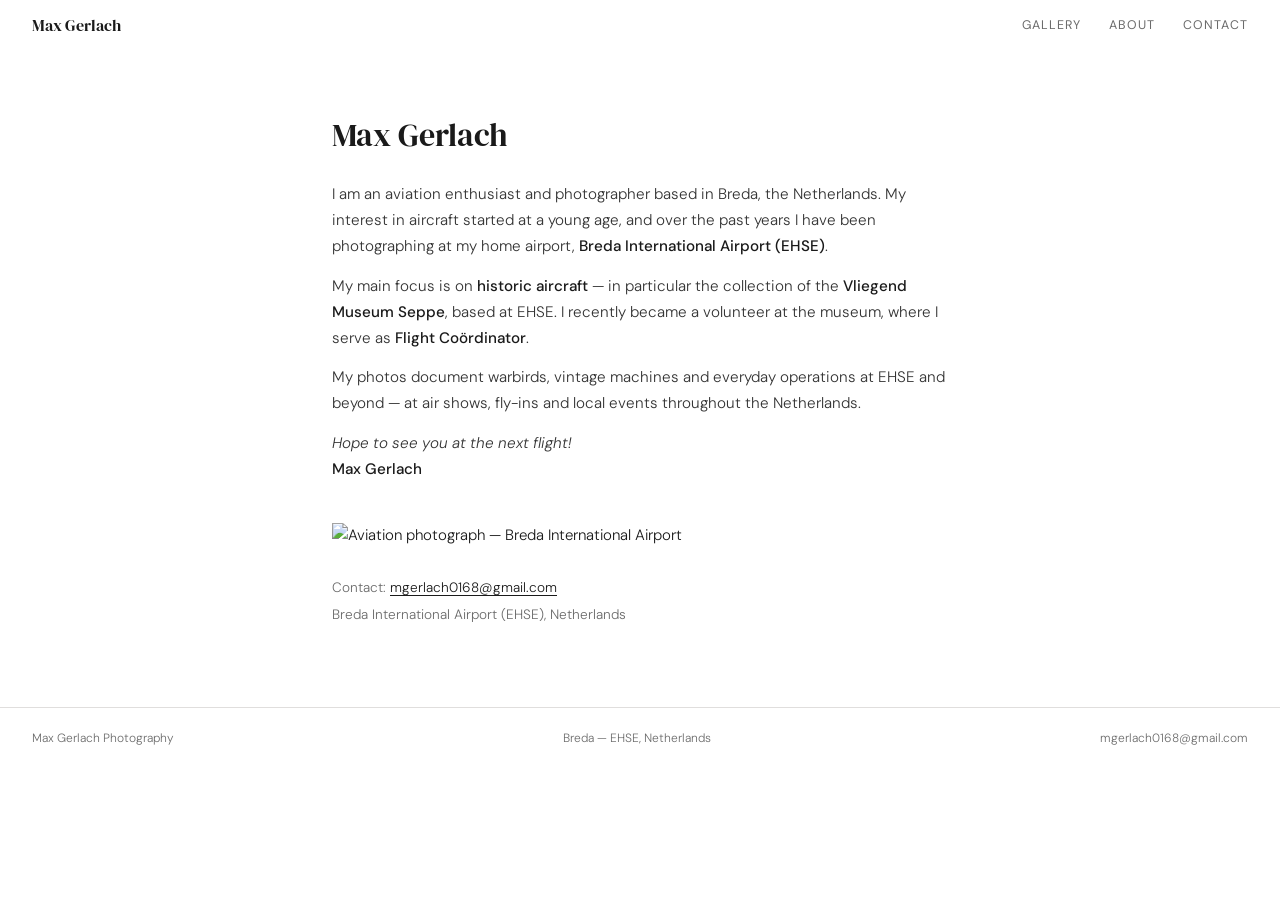
==== commit 1ed8f6ff: "Rename index (2).html to index.html" ====
--- a/index.html
+++ b/index.html
@@ -1,839 +1,565 @@
 <!DOCTYPE html>
 <html lang="en">
 <head>
-<meta charset="UTF-8">
-<meta name="viewport" content="width=device-width, initial-scale=1.0">
-<title>Max Gerlach — Aviation Photography</title>
-<link rel="preconnect" href="https://fonts.googleapis.com">
-<link rel="preconnect" href="https://fonts.gstatic.com" crossorigin>
-<link href="https://fonts.googleapis.com/css2?family=Bebas+Neue&family=DM+Sans:ital,wght@0,300;0,400;0,500;1,300&family=DM+Serif+Display:ital@0;1&display=swap" rel="stylesheet">
-<style>
-  *, *::before, *::after { box-sizing: border-box; margin: 0; padding: 0; }
-
-  :root {
-    --black: #0a0a0a;
-    --white: #f5f3ef;
-    --cream: #ede9e1;
-    --sky: #4a7fa5;
-    --sky-light: #b8d4e8;
-    --gold: #c8a96e;
-    --gold-dark: #8a6d3e;
-    --nav-h: 72px;
-  }
-
-  html { scroll-behavior: smooth; }
-
-  body {
-    background: var(--black);
-    color: var(--white);
-    font-family: 'DM Sans', sans-serif;
-    font-weight: 300;
-    overflow-x: hidden;
-  }
-
-  /* ── NAV ── */
-  nav {
-    position: fixed;
-    top: 0; left: 0; right: 0;
-    height: var(--nav-h);
-    display: flex;
-    align-items: center;
-    justify-content: space-between;
-    padding: 0 48px;
-    z-index: 100;
-    transition: background 0.4s, backdrop-filter 0.4s;
-  }
-  nav.scrolled {
-    background: rgba(10,10,10,0.88);
-    backdrop-filter: blur(16px);
-    border-bottom: 1px solid rgba(200,169,110,0.15);
-  }
-  .nav-logo {
-    font-family: 'Bebas Neue', sans-serif;
-    font-size: 26px;
-    letter-spacing: 0.1em;
-    color: var(--white);
-    text-decoration: none;
-  }
-  .nav-logo span { color: var(--gold); }
-  .nav-links {
-    display: flex;
-    gap: 36px;
-    list-style: none;
-  }
-  .nav-links a {
-    font-size: 12px;
-    letter-spacing: 0.18em;
-    text-transform: uppercase;
-    color: rgba(245,243,239,0.7);
-    text-decoration: none;
-    transition: color 0.2s;
-  }
-  .nav-links a:hover { color: var(--gold); }
-
-  /* ── HERO ── */
-  #hero {
-    position: relative;
-    height: 100vh;
-    min-height: 600px;
-    display: flex;
-    align-items: flex-end;
-    overflow: hidden;
-  }
-  .hero-bg {
-    position: absolute;
-    inset: 0;
-    background-image: url('https://raw.githubusercontent.com/BubbelMaxYT/portfolioplanestuff/main/1.jpg');
-    background-size: cover;
-    background-position: center 30%;
-    transform: scale(1.05);
-    animation: heroZoom 12s ease-out forwards;
-  }
-  @keyframes heroZoom {
-    from { transform: scale(1.05); }
-    to { transform: scale(1.0); }
-  }
-  .hero-overlay {
-    position: absolute;
-    inset: 0;
-    background: linear-gradient(
-      to bottom,
-      rgba(10,10,10,0.1) 0%,
-      rgba(10,10,10,0.0) 40%,
-      rgba(10,10,10,0.55) 70%,
-      rgba(10,10,10,0.92) 100%
-    );
-  }
-  .hero-content {
-    position: relative;
-    padding: 0 64px 80px;
-    max-width: 900px;
-    animation: fadeUp 1.2s 0.3s both;
-  }
-  @keyframes fadeUp {
-    from { opacity: 0; transform: translateY(30px); }
-    to   { opacity: 1; transform: translateY(0); }
-  }
-  .hero-eyebrow {
-    font-size: 11px;
-    letter-spacing: 0.28em;
-    text-transform: uppercase;
-    color: var(--gold);
-    margin-bottom: 18px;
-    display: flex;
-    align-items: center;
-    gap: 12px;
-  }
-  .hero-eyebrow::before {
-    content: '';
-    display: block;
-    width: 32px;
-    height: 1px;
-    background: var(--gold);
-  }
-  .hero-title {
-    font-family: 'Bebas Neue', sans-serif;
-    font-size: clamp(64px, 10vw, 120px);
-    line-height: 0.92;
-    letter-spacing: 0.02em;
-    color: var(--white);
-    margin-bottom: 24px;
-  }
-  .hero-title em {
-    font-family: 'DM Serif Display', serif;
-    font-style: italic;
-    color: var(--sky-light);
-  }
-  .hero-sub {
-    font-size: 16px;
-    font-weight: 300;
-    color: rgba(245,243,239,0.65);
-    max-width: 420px;
-    line-height: 1.6;
-    margin-bottom: 40px;
-  }
-  .hero-cta {
-    display: inline-flex;
-    align-items: center;
-    gap: 12px;
-    padding: 14px 32px;
-    border: 1px solid var(--gold);
-    color: var(--gold);
-    text-decoration: none;
-    font-size: 12px;
-    letter-spacing: 0.2em;
-    text-transform: uppercase;
-    transition: background 0.25s, color 0.25s;
-  }
-  .hero-cta:hover {
-    background: var(--gold);
-    color: var(--black);
-  }
-  .hero-scroll {
-    position: absolute;
-    right: 48px;
-    bottom: 80px;
-    display: flex;
-    flex-direction: column;
-    align-items: center;
-    gap: 10px;
-    font-size: 10px;
-    letter-spacing: 0.2em;
-    text-transform: uppercase;
-    color: rgba(245,243,239,0.4);
-    animation: fadeUp 1.2s 0.8s both;
-  }
-  .hero-scroll::after {
-    content: '';
-    display: block;
-    width: 1px;
-    height: 48px;
-    background: rgba(245,243,239,0.3);
-    animation: scrollLine 2s 1.5s ease-in-out infinite;
-  }
-  @keyframes scrollLine {
-    0%, 100% { opacity: 0.3; transform: scaleY(0.5) translateY(-12px); }
-    50% { opacity: 1; transform: scaleY(1) translateY(0); }
-  }
-
-  /* ── SECTION COMMON ── */
-  section { padding: 120px 0; }
-  .container { max-width: 1280px; margin: 0 auto; padding: 0 64px; }
-  .section-label {
-    font-size: 10px;
-    letter-spacing: 0.3em;
-    text-transform: uppercase;
-    color: var(--gold);
-    display: flex;
-    align-items: center;
-    gap: 12px;
-    margin-bottom: 20px;
-  }
-  .section-label::before {
-    content: '';
-    display: block;
-    width: 24px;
-    height: 1px;
-    background: var(--gold);
-  }
-  .section-title {
-    font-family: 'Bebas Neue', sans-serif;
-    font-size: clamp(42px, 6vw, 72px);
-    letter-spacing: 0.02em;
-    line-height: 1;
-    color: var(--white);
-    margin-bottom: 16px;
-  }
-  .section-title em {
-    font-family: 'DM Serif Display', serif;
-    font-style: italic;
-    color: var(--sky-light);
-  }
-
-  /* ── FEATURED SHOTS ── */
-  #gallery { background: var(--black); }
-  .gallery-header {
-    display: flex;
-    align-items: flex-end;
-    justify-content: space-between;
-    margin-bottom: 56px;
-  }
-  .gallery-header .view-all {
-    font-size: 12px;
-    letter-spacing: 0.18em;
-    text-transform: uppercase;
-    color: rgba(245,243,239,0.5);
-    text-decoration: none;
-    border-bottom: 1px solid rgba(245,243,239,0.2);
-    padding-bottom: 4px;
-    transition: color 0.2s, border-color 0.2s;
-  }
-  .gallery-header .view-all:hover { color: var(--gold); border-color: var(--gold); }
-
-  /* Masonry-style grid */
-  .gallery-grid {
-    display: grid;
-    grid-template-columns: repeat(12, 1fr);
-    grid-template-rows: auto;
-    gap: 3px;
-  }
-  .gallery-item {
-    overflow: hidden;
-    position: relative;
-    cursor: pointer;
-  }
-  .gallery-item::after {
-    content: '';
-    position: absolute;
-    inset: 0;
-    background: rgba(10,10,10,0);
-    transition: background 0.35s;
-  }
-  .gallery-item:hover::after { background: rgba(10,10,10,0.3); }
-  .gallery-item img {
-    width: 100%;
-    height: 100%;
-    object-fit: cover;
-    display: block;
-    transition: transform 0.6s cubic-bezier(0.25, 0.46, 0.45, 0.94);
-  }
-  .gallery-item:hover img { transform: scale(1.06); }
-
-  /* Layout positions */
-  .gi-1  { grid-column: 1/8;  grid-row: 1; aspect-ratio: 16/9; }
-  .gi-2  { grid-column: 8/13; grid-row: 1; aspect-ratio: 4/3; }
-  .gi-3  { grid-column: 1/5;  grid-row: 2; aspect-ratio: 4/3; }
-  .gi-4  { grid-column: 5/9;  grid-row: 2; aspect-ratio: 4/3; }
-  .gi-5  { grid-column: 9/13; grid-row: 2; aspect-ratio: 4/3; }
-  .gi-6  { grid-column: 1/6;  grid-row: 3; aspect-ratio: 3/2; }
-  .gi-7  { grid-column: 6/13; grid-row: 3; aspect-ratio: 16/9; }
-
-  /* Caption overlay */
-  .gallery-caption {
-    position: absolute;
-    bottom: 0; left: 0; right: 0;
-    padding: 48px 20px 16px;
-    background: linear-gradient(transparent, rgba(10,10,10,0.7));
-    font-size: 11px;
-    letter-spacing: 0.12em;
-    text-transform: uppercase;
-    color: rgba(245,243,239,0.8);
-    opacity: 0;
-    transition: opacity 0.3s;
-    z-index: 2;
-  }
-  .gallery-item:hover .gallery-caption { opacity: 1; }
-
-  /* ── STRIP / FULL-BLEED ── */
-  #strip {
-    padding: 0;
-    height: 45vw;
-    max-height: 600px;
-    overflow: hidden;
-    display: flex;
-    gap: 3px;
-  }
-  #strip .strip-img {
-    flex: 1;
-    overflow: hidden;
-  }
-  #strip .strip-img img {
-    width: 100%;
-    height: 100%;
-    object-fit: cover;
-    display: block;
-    transition: transform 0.6s cubic-bezier(0.25, 0.46, 0.45, 0.94), flex 0.5s;
-    filter: grayscale(20%);
-  }
-  #strip .strip-img:hover { flex: 2; }
-  #strip .strip-img:hover img { transform: scale(1.04); filter: grayscale(0%); }
-
-  /* ── ABOUT ── */
-  #about { background: #0f0f0e; }
-  .about-grid {
-    display: grid;
-    grid-template-columns: 1fr 1fr;
-    gap: 80px;
-    align-items: center;
-  }
-  .about-img-wrap {
-    position: relative;
-  }
-  .about-img-wrap::before {
-    content: '';
-    position: absolute;
-    top: -16px; left: -16px;
-    right: 16px; bottom: 16px;
-    border: 1px solid var(--gold);
-    opacity: 0.3;
-    pointer-events: none;
-  }
-  .about-img-wrap img {
-    width: 100%;
-    aspect-ratio: 3/4;
-    object-fit: cover;
-    object-position: top;
-    display: block;
-    filter: grayscale(15%) contrast(1.05);
-  }
-  .about-text .section-title { margin-bottom: 32px; }
-  .about-body {
-    font-size: 17px;
-    line-height: 1.78;
-    color: rgba(245,243,239,0.65);
-    margin-bottom: 20px;
-  }
-  .about-body strong {
-    color: var(--white);
-    font-weight: 400;
-  }
-  .about-stats {
-    display: flex;
-    gap: 40px;
-    margin-top: 48px;
-    padding-top: 40px;
-    border-top: 1px solid rgba(245,243,239,0.1);
-  }
-  .stat-item {}
-  .stat-num {
-    font-family: 'Bebas Neue', sans-serif;
-    font-size: 44px;
-    letter-spacing: 0.04em;
-    color: var(--gold);
-    line-height: 1;
-    margin-bottom: 6px;
-  }
-  .stat-label {
-    font-size: 11px;
-    letter-spacing: 0.18em;
-    text-transform: uppercase;
-    color: rgba(245,243,239,0.4);
-  }
-
-  /* ── MORE PHOTOS ── */
-  #more { background: var(--black); }
-  .more-grid {
-    display: grid;
-    grid-template-columns: repeat(4, 1fr);
-    gap: 3px;
-  }
-  .more-item {
-    overflow: hidden;
-    aspect-ratio: 1;
-    position: relative;
-    cursor: pointer;
-  }
-  .more-item img {
-    width: 100%;
-    height: 100%;
-    object-fit: cover;
-    transition: transform 0.5s cubic-bezier(0.25, 0.46, 0.45, 0.94);
-  }
-  .more-item:hover img { transform: scale(1.08); }
-
-  /* ── CONTACT ── */
-  #contact { background: #0a0908; }
-  .contact-inner {
-    display: grid;
-    grid-template-columns: 1fr 1fr;
-    gap: 80px;
-    align-items: start;
-  }
-  .contact-left {}
-  .contact-left .section-title { margin-bottom: 24px; }
-  .contact-desc {
-    font-size: 16px;
-    line-height: 1.7;
-    color: rgba(245,243,239,0.55);
-    margin-bottom: 48px;
-  }
-  .contact-info {
-    display: flex;
-    flex-direction: column;
-    gap: 20px;
-  }
-  .contact-row {
-    display: flex;
-    align-items: center;
-    gap: 16px;
-    font-size: 15px;
-    color: rgba(245,243,239,0.6);
-  }
-  .contact-row a {
-    color: inherit;
-    text-decoration: none;
-    transition: color 0.2s;
-  }
-  .contact-row a:hover { color: var(--gold); }
-  .contact-icon {
-    width: 36px; height: 36px;
-    border: 1px solid rgba(200,169,110,0.3);
-    display: flex; align-items: center; justify-content: center;
-    font-size: 14px;
-    flex-shrink: 0;
-  }
-  .contact-form { display: flex; flex-direction: column; gap: 16px; }
-  .form-row { display: grid; grid-template-columns: 1fr 1fr; gap: 16px; }
-  .form-group { display: flex; flex-direction: column; gap: 8px; }
-  .form-group label {
-    font-size: 10px;
-    letter-spacing: 0.22em;
-    text-transform: uppercase;
-    color: rgba(245,243,239,0.4);
-  }
-  .form-group input,
-  .form-group textarea {
-    background: rgba(245,243,239,0.04);
-    border: 1px solid rgba(245,243,239,0.12);
-    color: var(--white);
-    font-family: 'DM Sans', sans-serif;
-    font-size: 14px;
-    font-weight: 300;
-    padding: 14px 16px;
-    outline: none;
-    resize: none;
-    transition: border-color 0.2s;
-  }
-  .form-group input:focus,
-  .form-group textarea:focus { border-color: var(--gold); }
-  .form-group textarea { min-height: 120px; }
-  .form-submit {
-    padding: 16px 36px;
-    background: var(--gold);
-    color: var(--black);
-    border: none;
-    font-family: 'DM Sans', sans-serif;
-    font-size: 11px;
-    font-weight: 500;
-    letter-spacing: 0.2em;
-    text-transform: uppercase;
-    cursor: pointer;
-    align-self: flex-start;
-    transition: background 0.2s, transform 0.15s;
-  }
-  .form-submit:hover { background: #d4b87a; transform: translateY(-1px); }
-  .form-submit:active { transform: translateY(0); }
-
-  /* ── FOOTER ── */
-  footer {
-    padding: 40px 0;
-    border-top: 1px solid rgba(245,243,239,0.08);
-    display: flex;
-    align-items: center;
-    justify-content: space-between;
-  }
-  .footer-inner {
-    display: flex;
-    align-items: center;
-    justify-content: space-between;
-    width: 100%;
-  }
-  .footer-copy {
-    font-size: 12px;
-    color: rgba(245,243,239,0.3);
-    letter-spacing: 0.08em;
-  }
-  .footer-logo {
-    font-family: 'Bebas Neue', sans-serif;
-    font-size: 20px;
-    letter-spacing: 0.1em;
-    color: rgba(245,243,239,0.2);
-    text-decoration: none;
-  }
-  .footer-logo span { color: rgba(200,169,110,0.4); }
-
-  /* ── LIGHTBOX ── */
-  #lightbox {
-    position: fixed;
-    inset: 0;
-    background: rgba(5,5,5,0.96);
-    z-index: 999;
-    display: flex;
-    align-items: center;
-    justify-content: center;
-    opacity: 0;
-    pointer-events: none;
-    transition: opacity 0.3s;
-  }
-  #lightbox.active {
-    opacity: 1;
-    pointer-events: all;
-  }
-  #lightbox img {
-    max-width: 90vw;
-    max-height: 88vh;
-    object-fit: contain;
-    box-shadow: 0 40px 120px rgba(0,0,0,0.8);
-  }
-  .lb-close {
-    position: fixed;
-    top: 28px; right: 36px;
-    font-size: 13px;
-    letter-spacing: 0.2em;
-    text-transform: uppercase;
-    color: rgba(245,243,239,0.5);
-    cursor: pointer;
-    transition: color 0.2s;
-  }
-  .lb-close:hover { color: var(--gold); }
-  .lb-prev, .lb-next {
-    position: fixed;
-    top: 50%; transform: translateY(-50%);
-    font-size: 12px;
-    letter-spacing: 0.2em;
-    text-transform: uppercase;
-    color: rgba(245,243,239,0.4);
-    cursor: pointer;
-    padding: 20px;
-    transition: color 0.2s;
-    user-select: none;
-  }
-  .lb-prev:hover, .lb-next:hover { color: var(--gold); }
-  .lb-prev { left: 24px; }
-  .lb-next { right: 24px; }
-
-  /* Reveal on scroll */
-  .reveal {
-    opacity: 0;
-    transform: translateY(28px);
-    transition: opacity 0.7s ease, transform 0.7s ease;
-  }
-  .reveal.visible {
-    opacity: 1;
-    transform: translateY(0);
-  }
-</style>
+  <meta charset="UTF-8" />
+  <meta name="viewport" content="width=device-width, initial-scale=1.0" />
+  <title>Max Gerlach — Aviation Photography</title>
+  <link rel="preconnect" href="https://fonts.googleapis.com" />
+  <link rel="preconnect" href="https://fonts.gstatic.com" crossorigin />
+  <link href="https://fonts.googleapis.com/css2?family=DM+Serif+Display:ital@0;1&family=DM+Sans:wght@300;400;500&display=swap" rel="stylesheet" />
+
+  <style>
+    *, *::before, *::after { box-sizing: border-box; margin: 0; padding: 0; }
+
+    :root {
+      --white:  #ffffff;
+      --off:    #f7f6f4;
+      --ink:    #1a1a1a;
+      --mid:    #6b6b6b;
+      --rule:   #e0dedd;
+      --serif:  'DM Serif Display', Georgia, serif;
+      --sans:   'DM Sans', system-ui, sans-serif;
+    }
+
+    html { scroll-behavior: smooth; }
+
+    body {
+      background: var(--white);
+      color: var(--ink);
+      font-family: var(--sans);
+      font-size: 15px;
+      font-weight: 300;
+      line-height: 1.7;
+      -webkit-font-smoothing: antialiased;
+    }
+
+    /* ─── NAV ─── */
+    header {
+      position: sticky;
+      top: 0;
+      z-index: 50;
+      background: var(--white);
+      display: flex;
+      align-items: center;
+      justify-content: space-between;
+      padding: 0 32px;
+      height: 52px;
+      border-bottom: 1px solid transparent;
+      transition: border-color 0.2s;
+    }
+    header.bordered { border-bottom-color: var(--rule); }
+
+    .site-name {
+      font-family: var(--serif);
+      font-size: 1rem;
+      color: var(--ink);
+      text-decoration: none;
+      cursor: pointer;
+    }
+
+    nav { display: flex; gap: 28px; }
+    nav a {
+      font-size: 0.78rem;
+      font-weight: 400;
+      letter-spacing: 0.08em;
+      text-transform: uppercase;
+      color: var(--mid);
+      text-decoration: none;
+      transition: color 0.15s;
+    }
+    nav a:hover, nav a.active { color: var(--ink); }
+
+    /* ─── PAGE SYSTEM ─── */
+    .page { display: none; }
+    .page.active { display: block; }
+
+    /* ─── HOME ─── */
+    #page-home {
+      max-width: 680px;
+      margin: 0 auto;
+      padding: 64px 32px 80px;
+    }
+    #page-home h1 {
+      font-family: var(--serif);
+      font-size: 2rem;
+      font-weight: 400;
+      margin-bottom: 28px;
+      line-height: 1.2;
+    }
+    #page-home p {
+      font-size: 0.95rem;
+      color: #333;
+      margin-bottom: 14px;
+    }
+    #page-home p strong { font-weight: 500; color: var(--ink); }
+    #page-home p em { font-style: italic; }
+    .hero-photo {
+      width: 100%;
+      display: block;
+      margin: 40px 0 28px;
+    }
+    .home-foot {
+      font-size: 0.85rem;
+      color: var(--mid);
+      display: flex;
+      flex-direction: column;
+      gap: 4px;
+    }
+    .home-foot a {
+      color: var(--ink);
+      text-decoration: underline;
+      text-underline-offset: 3px;
+    }
+    .home-foot a:hover { color: var(--mid); }
+
+    /* ─── GALLERY ─── */
+    #page-gallery { padding: 48px 32px 80px; }
+
+    #page-gallery h1 {
+      font-family: var(--serif);
+      font-size: 1.5rem;
+      font-weight: 400;
+      margin-bottom: 24px;
+    }
+
+    /* Category tabs */
+    .cat-tabs {
+      display: flex;
+      flex-wrap: wrap;
+      gap: 0;
+      border-bottom: 1px solid var(--rule);
+      margin-bottom: 28px;
+    }
+    .cat-tab {
+      background: none;
+      border: none;
+      border-bottom: 2px solid transparent;
+      margin-bottom: -1px;
+      padding: 8px 18px;
+      font-family: var(--sans);
+      font-size: 0.78rem;
+      font-weight: 400;
+      letter-spacing: 0.07em;
+      text-transform: uppercase;
+      color: var(--mid);
+      cursor: pointer;
+      transition: color 0.15s, border-color 0.15s;
+    }
+    .cat-tab:hover { color: var(--ink); }
+    .cat-tab.active {
+      color: var(--ink);
+      border-bottom-color: var(--ink);
+    }
+
+    .thumb-grid {
+      display: grid;
+      grid-template-columns: repeat(4, 1fr);
+      gap: 3px;
+    }
+    @media (max-width: 900px) { .thumb-grid { grid-template-columns: repeat(3, 1fr); } }
+    @media (max-width: 580px) { .thumb-grid { grid-template-columns: repeat(2, 1fr); } }
+
+    .thumb-grid button {
+      all: unset;
+      display: block;
+      cursor: pointer;
+      aspect-ratio: 1;
+      overflow: hidden;
+      background: var(--off);
+    }
+    .thumb-grid button img {
+      width: 100%;
+      height: 100%;
+      object-fit: cover;
+      display: block;
+      transition: opacity 0.2s;
+    }
+    .thumb-grid button:hover img { opacity: 0.82; }
+
+    /* ─── ABOUT ─── */
+    #page-about {
+      max-width: 680px;
+      margin: 0 auto;
+      padding: 64px 32px 80px;
+    }
+    #page-about h1 {
+      font-family: var(--serif);
+      font-size: 1.5rem;
+      font-weight: 400;
+      margin-bottom: 32px;
+    }
+    #page-about img {
+      width: 200px;
+      display: block;
+      margin-bottom: 28px;
+    }
+    #page-about p {
+      font-size: 0.95rem;
+      color: #333;
+      margin-bottom: 14px;
+    }
+    #page-about strong { font-weight: 500; color: var(--ink); }
+    #page-about a { color: var(--ink); text-underline-offset: 3px; }
+
+    /* ─── CONTACT ─── */
+    #page-contact {
+      max-width: 620px;
+      margin: 0 auto;
+      padding: 64px 32px 80px;
+    }
+    #page-contact h1 {
+      font-family: var(--serif);
+      font-size: 1.5rem;
+      font-weight: 400;
+      margin-bottom: 32px;
+    }
+
+    /* Services list */
+    .services {
+      list-style: none;
+      margin-bottom: 40px;
+    }
+    .services li {
+      display: flex;
+      align-items: flex-start;
+      gap: 16px;
+      padding: 18px 0;
+      border-top: 1px solid var(--rule);
+      font-size: 0.95rem;
+      color: #333;
+    }
+    .services li:last-child { border-bottom: 1px solid var(--rule); }
+    .service-title {
+      font-weight: 500;
+      color: var(--ink);
+      min-width: 180px;
+      font-size: 0.9rem;
+    }
+    .service-desc { line-height: 1.6; }
+
+    /* Email block */
+    .email-block {
+      margin-top: 40px;
+    }
+    .email-block p {
+      font-size: 0.95rem;
+      color: #333;
+      margin-bottom: 14px;
+    }
+    .email-link {
+      display: inline-block;
+      font-family: var(--serif);
+      font-size: 1.25rem;
+      color: var(--ink);
+      text-decoration: underline;
+      text-underline-offset: 5px;
+      text-decoration-color: var(--rule);
+      transition: text-decoration-color 0.2s;
+    }
+    .email-link:hover { text-decoration-color: var(--ink); }
+
+    .contact-meta {
+      margin-top: 28px;
+      font-size: 0.82rem;
+      color: var(--mid);
+      line-height: 1.8;
+    }
+
+    /* ─── LIGHTBOX ─── */
+    #lb {
+      display: none;
+      position: fixed;
+      inset: 0;
+      background: rgba(0,0,0,0.94);
+      z-index: 100;
+      align-items: center;
+      justify-content: center;
+    }
+    #lb.open { display: flex; }
+    #lb img {
+      max-width: 92vw;
+      max-height: 88vh;
+      object-fit: contain;
+      display: block;
+    }
+    #lb-close {
+      position: fixed;
+      top: 20px; right: 24px;
+      background: none;
+      border: none;
+      color: rgba(255,255,255,0.55);
+      font-family: var(--sans);
+      font-size: 0.75rem;
+      font-weight: 500;
+      letter-spacing: 0.1em;
+      text-transform: uppercase;
+      cursor: pointer;
+      transition: color 0.15s;
+    }
+    #lb-close:hover { color: #fff; }
+    #lb-prev, #lb-next {
+      position: fixed;
+      top: 50%; transform: translateY(-50%);
+      background: none;
+      border: none;
+      color: rgba(255,255,255,0.45);
+      font-size: 1.5rem;
+      cursor: pointer;
+      padding: 16px;
+      transition: color 0.15s;
+    }
+    #lb-prev:hover, #lb-next:hover { color: #fff; }
+    #lb-prev { left: 12px; }
+    #lb-next { right: 12px; }
+    #lb-counter {
+      position: fixed;
+      bottom: 20px;
+      left: 50%; transform: translateX(-50%);
+      font-family: var(--sans);
+      font-size: 0.72rem;
+      letter-spacing: 0.1em;
+      color: rgba(255,255,255,0.35);
+    }
+
+    /* ─── FOOTER ─── */
+    footer {
+      border-top: 1px solid var(--rule);
+      padding: 20px 32px;
+      display: flex;
+      justify-content: space-between;
+      align-items: center;
+      font-size: 0.75rem;
+      color: var(--mid);
+    }
+    footer a { color: var(--mid); text-decoration: none; }
+    footer a:hover { color: var(--ink); }
+
+    @media (max-width: 520px) {
+      header { padding: 0 18px; }
+      nav { gap: 16px; }
+      #page-home, #page-about, #page-contact, #page-gallery { padding-left: 18px; padding-right: 18px; }
+      footer { flex-direction: column; gap: 6px; text-align: center; }
+      .service-title { min-width: 130px; }
+    }
+  </style>
 </head>
 <body>
 
 <!-- NAV -->
-<nav id="nav">
-  <a href="#hero" class="nav-logo">Max<span>.</span>Gerlach</a>
-  <ul class="nav-links">
-    <li><a href="#gallery">Gallery</a></li>
-    <li><a href="#about">About</a></li>
-    <li><a href="#contact">Contact</a></li>
+<header id="header">
+  <span class="site-name" onclick="showPage('home')">Max Gerlach</span>
+  <nav>
+    <a href="#" id="nav-gallery" onclick="showPage('gallery'); return false;">Gallery</a>
+    <a href="#" id="nav-about"   onclick="showPage('about');   return false;">About</a>
+    <a href="#" id="nav-contact" onclick="showPage('contact'); return false;">Contact</a>
+  </nav>
+</header>
+
+<!-- HOME -->
+<div id="page-home" class="page active">
+  <h1>Max Gerlach</h1>
+  <p>I am an aviation enthusiast and photographer based in Breda, the Netherlands. My interest in aircraft started at a young age, and over the past years I have been photographing at my home airport, <strong>Breda International Airport (EHSE)</strong>.</p>
+  <p>My main focus is on <strong>historic aircraft</strong> — in particular the collection of the <strong>Vliegend Museum Seppe</strong>, based at EHSE. I recently became a volunteer at the museum, where I serve as <strong>Flight Coördinator</strong>.</p>
+  <p>My photos document warbirds, vintage machines and everyday operations at EHSE and beyond — at air shows, fly-ins and local events throughout the Netherlands.</p>
+  <p><em>Hope to see you at the next flight!</em><br><strong>Max Gerlach</strong></p>
+  <img class="hero-photo"
+       src="https://raw.githubusercontent.com/BubbelMaxYT/portfolioplanestuff/main/2.jpg"
+       alt="Aviation photograph — Breda International Airport" />
+  <div class="home-foot">
+    <span>Contact: <a href="mailto:mgerlach0168@gmail.com">mgerlach0168@gmail.com</a></span>
+    <span>Breda International Airport (EHSE), Netherlands</span>
+  </div>
+</div>
+
+<!-- GALLERY -->
+<div id="page-gallery" class="page">
+  <h1>Gallery</h1>
+
+  <div class="cat-tabs">
+    <button class="cat-tab active" onclick="setCategory('all',this)">All</button>
+    <button class="cat-tab" onclick="setCategory('historic',this)">Historic Aircraft</button>
+    <button class="cat-tab" onclick="setCategory('airshow',this)">Air Shows</button>
+    <button class="cat-tab" onclick="setCategory('airtoair',this)">Air to Air</button>
+    <button class="cat-tab" onclick="setCategory('business',this)">Business Aircraft</button>
+  </div>
+
+  <div class="thumb-grid" id="thumbGrid"></div>
+</div>
+
+<!-- ABOUT -->
+<div id="page-about" class="page">
+  <h1>About</h1>
+  <img src="https://airplanephotography.nl/images/ProfilePicture.jpeg" alt="Max Gerlach" />
+  <p>I am Max Gerlach, an aviation photographer based in Breda, the Netherlands. Since I was young I have loved planes. Over the past years I have started photographing aircraft at my home airport, <strong>Breda International Airport (EHSE)</strong>.</p>
+  <p>My main interest lies in <strong>historic aircraft</strong> — especially those of the <strong>Vliegend Museum Seppe</strong> based at EHSE. I have recently become a volunteer at the museum and serve as the <strong>Flight Coördinator</strong>.</p>
+  <p>My photos document warbirds, vintage machines and everyday airport operations. I shoot at air shows, fly-ins and museum events throughout the Netherlands.</p>
+  <p>All photos on this site are available for licensing. Reach me at <a href="mailto:mgerlach0168@gmail.com">mgerlach0168@gmail.com</a>.</p>
+</div>
+
+<!-- CONTACT -->
+<div id="page-contact" class="page">
+  <h1>Contact</h1>
+
+  <ul class="services">
+    <li>
+      <span class="service-title">Image Licensing</span>
+      <span class="service-desc">Individual photos available for editorial, commercial or personal use. Prints, publications, advertisements and wall art welcome.</span>
+    </li>
+    <li>
+      <span class="service-title">Event Coverage</span>
+      <span class="service-desc">On-site photography at air shows, fly-ins, museum days and aviation events throughout the Netherlands and Belgium.</span>
+    </li>
+    <li>
+      <span class="service-title">Air-to-Air Shoots</span>
+      <span class="service-desc">Coordinated aerial photography sessions for aircraft owners, operators and museums. Contact me to discuss logistics and planning.</span>
+    </li>
+    <li>
+      <span class="service-title">Museum & Heritage</span>
+      <span class="service-desc">Documentation of historic and vintage aircraft for archives, publications and preservation records. Volunteer with Vliegend Museum Seppe.</span>
+    </li>
   </ul>
-</nav>
-
-<!-- HERO -->
-<section id="hero">
-  <div class="hero-bg"></div>
-  <div class="hero-overlay"></div>
-  <div class="hero-content">
-    <div class="hero-eyebrow">Aviation Photography — Breda, Netherlands</div>
-    <h1 class="hero-title">Through<br>The <em>Lens</em><br>of Flight</h1>
-    <p class="hero-sub">Documenting historic aircraft at Breda International Airport (EHSE) and beyond — with a passion for warbirds and vintage machines.</p>
-    <a href="#gallery" class="hero-cta">View the Gallery →</a>
-  </div>
-  <div class="hero-scroll">Scroll</div>
-</section>
-
-<!-- FEATURED GALLERY -->
-<section id="gallery">
-  <div class="container">
-    <div class="gallery-header reveal">
-      <div>
-        <div class="section-label">Featured shots</div>
-        <h2 class="section-title">Recent <em>Work</em></h2>
-      </div>
-      <a href="#more" class="view-all">View all photos ↓</a>
-    </div>
-    <div class="gallery-grid reveal">
-      <div class="gallery-item gi-1" onclick="openLb(0)">
-        <img src="https://raw.githubusercontent.com/BubbelMaxYT/portfolioplanestuff/main/2.jpg" alt="Aviation shot">
-        <div class="gallery-caption">Breda — EHSE</div>
-      </div>
-      <div class="gallery-item gi-2" onclick="openLb(1)">
-        <img src="https://raw.githubusercontent.com/BubbelMaxYT/portfolioplanestuff/main/3.jpg" alt="Aviation shot">
-      </div>
-      <div class="gallery-item gi-3" onclick="openLb(2)">
-        <img src="https://raw.githubusercontent.com/BubbelMaxYT/portfolioplanestuff/main/4.jpg" alt="Aviation shot">
-      </div>
-      <div class="gallery-item gi-4" onclick="openLb(3)">
-        <img src="https://raw.githubusercontent.com/BubbelMaxYT/portfolioplanestuff/main/5.jpg" alt="Aviation shot">
-      </div>
-      <div class="gallery-item gi-5" onclick="openLb(4)">
-        <img src="https://raw.githubusercontent.com/BubbelMaxYT/portfolioplanestuff/main/6.jpg" alt="Aviation shot">
-      </div>
-      <div class="gallery-item gi-6" onclick="openLb(5)">
-        <img src="https://raw.githubusercontent.com/BubbelMaxYT/portfolioplanestuff/main/7.jpg" alt="Aviation shot">
-      </div>
-      <div class="gallery-item gi-7" onclick="openLb(6)">
-        <img src="https://raw.githubusercontent.com/BubbelMaxYT/portfolioplanestuff/main/8.jpg" alt="Aviation shot">
-        <div class="gallery-caption">Vliegend Museum Seppe</div>
-      </div>
+
+  <div class="email-block">
+    <p>Get in touch directly — I'll get back to you as soon as possible.</p>
+    <a class="email-link" href="mailto:mgerlach0168@gmail.com">mgerlach0168@gmail.com</a>
+    <div class="contact-meta">
+      Breda International Airport (EHSE)<br>
+      Breda, the Netherlands
     </div>
   </div>
-</section>
-
-<!-- STRIP -->
-<div id="strip">
-  <div class="strip-img"><img src="https://raw.githubusercontent.com/BubbelMaxYT/portfolioplanestuff/main/9.jpg" alt=""></div>
-  <div class="strip-img"><img src="https://raw.githubusercontent.com/BubbelMaxYT/portfolioplanestuff/main/10.jpg" alt=""></div>
-  <div class="strip-img"><img src="https://raw.githubusercontent.com/BubbelMaxYT/portfolioplanestuff/main/11.jpg" alt=""></div>
-  <div class="strip-img"><img src="https://raw.githubusercontent.com/BubbelMaxYT/portfolioplanestuff/main/12.jpg" alt=""></div>
-  <div class="strip-img"><img src="https://raw.githubusercontent.com/BubbelMaxYT/portfolioplanestuff/main/13.jpg" alt=""></div>
 </div>
 
-<!-- ABOUT -->
-<section id="about">
-  <div class="container">
-    <div class="about-grid">
-      <div class="about-img-wrap reveal">
-        <img src="https://airplanephotography.nl/images/ProfilePicture.jpeg" alt="Max Gerlach">
-      </div>
-      <div class="about-text">
-        <div class="section-label reveal">About me</div>
-        <h2 class="section-title reveal">Behind <em>the Camera</em></h2>
-        <p class="about-body reveal">
-          Since I was young I have loved planes. Over the past years I've started photographing aircraft at my home airport, <strong>Breda International Airport (EHSE)</strong>.
-        </p>
-        <p class="about-body reveal">
-          My main interest lies in <strong>historic aircraft</strong> — especially those of the <strong>Vliegend Museum Seppe</strong> based at EHSE. I've recently become a volunteer at the museum and serve as the <strong>Flight Coördinator</strong>.
-        </p>
-        <div class="about-stats reveal">
-          <div class="stat-item">
-            <div class="stat-num">24+</div>
-            <div class="stat-label">Photos taken</div>
-          </div>
-          <div class="stat-item">
-            <div class="stat-num">EHSE</div>
-            <div class="stat-label">Home airport</div>
-          </div>
-          <div class="stat-item">
-            <div class="stat-num">Vol.</div>
-            <div class="stat-label">Museum volunteer</div>
-          </div>
-        </div>
-      </div>
-    </div>
-  </div>
-</section>
-
-<!-- MORE PHOTOS -->
-<section id="more">
-  <div class="container">
-    <div class="section-label reveal">Full portfolio</div>
-    <h2 class="section-title reveal">More <em>Shots</em></h2>
-    <div style="height:40px"></div>
-    <div class="more-grid reveal">
-      <div class="more-item" onclick="openLb(7)"><img src="https://raw.githubusercontent.com/BubbelMaxYT/portfolioplanestuff/main/14.jpg" alt=""></div>
-      <div class="more-item" onclick="openLb(8)"><img src="https://raw.githubusercontent.com/BubbelMaxYT/portfolioplanestuff/main/15.jpg" alt=""></div>
-      <div class="more-item" onclick="openLb(9)"><img src="https://raw.githubusercontent.com/BubbelMaxYT/portfolioplanestuff/main/16.jpg" alt=""></div>
-      <div class="more-item" onclick="openLb(10)"><img src="https://raw.githubusercontent.com/BubbelMaxYT/portfolioplanestuff/main/17.jpg" alt=""></div>
-      <div class="more-item" onclick="openLb(11)"><img src="https://raw.githubusercontent.com/BubbelMaxYT/portfolioplanestuff/main/18.jpg" alt=""></div>
-      <div class="more-item" onclick="openLb(12)"><img src="https://raw.githubusercontent.com/BubbelMaxYT/portfolioplanestuff/main/19.jpg" alt=""></div>
-      <div class="more-item" onclick="openLb(13)"><img src="https://raw.githubusercontent.com/BubbelMaxYT/portfolioplanestuff/main/20.jpg" alt=""></div>
-      <div class="more-item" onclick="openLb(14)"><img src="https://raw.githubusercontent.com/BubbelMaxYT/portfolioplanestuff/main/21.jpg" alt=""></div>
-      <div class="more-item" onclick="openLb(15)"><img src="https://raw.githubusercontent.com/BubbelMaxYT/portfolioplanestuff/main/22.jpg" alt=""></div>
-      <div class="more-item" onclick="openLb(16)"><img src="https://raw.githubusercontent.com/BubbelMaxYT/portfolioplanestuff/main/23.jpg" alt=""></div>
-      <div class="more-item" onclick="openLb(17)"><img src="https://raw.githubusercontent.com/BubbelMaxYT/portfolioplanestuff/main/24.JPG" alt=""></div>
-      <div class="more-item" onclick="openLb(18)"><img src="https://raw.githubusercontent.com/BubbelMaxYT/portfolioplanestuff/main/images/A2A1.jpg" alt=""></div>
-    </div>
-  </div>
-</section>
-
-<!-- CONTACT -->
-<section id="contact">
-  <div class="container">
-    <div class="contact-inner">
-      <div class="contact-left reveal">
-        <div class="section-label">Get in touch</div>
-        <h2 class="section-title">Let's<br><em>Talk</em></h2>
-        <p class="contact-desc">Interested in licensing an image, commissioning a shoot, or just want to talk aviation? Drop me a message.</p>
-        <div class="contact-info">
-          <div class="contact-row">
-            <div class="contact-icon">✉</div>
-            <a href="mailto:mgerlach0168@gmail.com">mgerlach0168@gmail.com</a>
-          </div>
-          <div class="contact-row">
-            <div class="contact-icon">✈</div>
-            Breda International Airport (EHSE)
-          </div>
-        </div>
-      </div>
-      <form class="contact-form reveal" onsubmit="handleSubmit(event)">
-        <div class="form-row">
-          <div class="form-group">
-            <label>Name</label>
-            <input type="text" placeholder="Your name">
-          </div>
-          <div class="form-group">
-            <label>Email</label>
-            <input type="email" placeholder="your@email.com">
-          </div>
-        </div>
-        <div class="form-group">
-          <label>Subject</label>
-          <input type="text" placeholder="Image licensing, print, shoot...">
-        </div>
-        <div class="form-group">
-          <label>Message</label>
-          <textarea placeholder="Tell me more..."></textarea>
-        </div>
-        <button class="form-submit" type="submit">Send message</button>
-      </form>
-    </div>
-  </div>
-</section>
+<!-- LIGHTBOX -->
+<div id="lb">
+  <button id="lb-close" onclick="lbClose()">Close ✕</button>
+  <button id="lb-prev"  onclick="lbPrev()">&#8592;</button>
+  <img    id="lb-img"   src="" alt="" />
+  <button id="lb-next"  onclick="lbNext()">&#8594;</button>
+  <span   id="lb-counter"></span>
+</div>
 
 <!-- FOOTER -->
 <footer>
-  <div class="container">
-    <div class="footer-inner">
-      <span class="footer-copy">© 2026 Max Gerlach. All rights reserved.</span>
-      <a href="#hero" class="footer-logo">Max<span>.</span>Gerlach</a>
-    </div>
-  </div>
+  <span>Max Gerlach Photography</span>
+  <span>Breda — EHSE, Netherlands</span>
+  <a href="mailto:mgerlach0168@gmail.com">mgerlach0168@gmail.com</a>
 </footer>
 
-<!-- LIGHTBOX -->
-<div id="lightbox">
-  <span class="lb-close" onclick="closeLb()">Close ✕</span>
-  <span class="lb-prev" onclick="lbNav(-1)">← Prev</span>
-  <img id="lb-img" src="" alt="">
-  <span class="lb-next" onclick="lbNav(1)">Next →</span>
-</div>
-
 <script>
-  /* NAV scroll effect */
-  const nav = document.getElementById('nav');
-  window.addEventListener('scroll', () => {
-    nav.classList.toggle('scrolled', window.scrollY > 60);
+  /* ── PAGE ROUTING ── */
+  const navMap = { gallery:'nav-gallery', about:'nav-about', contact:'nav-contact' };
+
+  function showPage(name) {
+    document.querySelectorAll('.page').forEach(p => p.classList.remove('active'));
+    document.getElementById('page-' + name).classList.add('active');
+    Object.entries(navMap).forEach(([p, id]) =>
+      document.getElementById(id).classList.toggle('active', p === name)
+    );
+    window.scrollTo(0,0);
+  }
+
+  /* ── STICKY BORDER ── */
+  window.addEventListener('scroll', () =>
+    document.getElementById('header').classList.toggle('bordered', window.scrollY > 4)
+  );
+
+  /* ── PHOTOS WITH CATEGORIES ── */
+  // Categories: historic, airshow, airtoair, business
+  // Photos are tagged based on what they most likely show.
+  // You can re-tag any photo by changing its cat value.
+  const photos = [
+    { src: 'https://raw.githubusercontent.com/BubbelMaxYT/portfolioplanestuff/main/2.jpg',  cat: 'historic' },
+    { src: 'https://raw.githubusercontent.com/BubbelMaxYT/portfolioplanestuff/main/3.jpg',  cat: 'historic' },
+    { src: 'https://raw.githubusercontent.com/BubbelMaxYT/portfolioplanestuff/main/4.jpg',  cat: 'airshow'  },
+    { src: 'https://raw.githubusercontent.com/BubbelMaxYT/portfolioplanestuff/main/5.jpg',  cat: 'airshow'  },
+    { src: 'https://raw.githubusercontent.com/BubbelMaxYT/portfolioplanestuff/main/6.jpg',  cat: 'historic' },
+    { src: 'https://raw.githubusercontent.com/BubbelMaxYT/portfolioplanestuff/main/7.jpg',  cat: 'historic' },
+    { src: 'https://raw.githubusercontent.com/BubbelMaxYT/portfolioplanestuff/main/8.jpg',  cat: 'airshow'  },
+    { src: 'https://raw.githubusercontent.com/BubbelMaxYT/portfolioplanestuff/main/9.jpg',  cat: 'historic' },
+    { src: 'https://raw.githubusercontent.com/BubbelMaxYT/portfolioplanestuff/main/10.jpg', cat: 'business' },
+    { src: 'https://raw.githubusercontent.com/BubbelMaxYT/portfolioplanestuff/main/11.jpg', cat: 'business' },
+    { src: 'https://raw.githubusercontent.com/BubbelMaxYT/portfolioplanestuff/main/12.jpg', cat: 'historic' },
+    { src: 'https://raw.githubusercontent.com/BubbelMaxYT/portfolioplanestuff/main/13.jpg', cat: 'airtoair' },
+    { src: 'https://raw.githubusercontent.com/BubbelMaxYT/portfolioplanestuff/main/14.jpg', cat: 'airtoair' },
+    { src: 'https://raw.githubusercontent.com/BubbelMaxYT/portfolioplanestuff/main/15.jpg', cat: 'airtoair' },
+    { src: 'https://raw.githubusercontent.com/BubbelMaxYT/portfolioplanestuff/main/16.jpg', cat: 'historic' },
+    { src: 'https://raw.githubusercontent.com/BubbelMaxYT/portfolioplanestuff/main/17.jpg', cat: 'airshow'  },
+    { src: 'https://raw.githubusercontent.com/BubbelMaxYT/portfolioplanestuff/main/18.jpg', cat: 'airshow'  },
+    { src: 'https://raw.githubusercontent.com/BubbelMaxYT/portfolioplanestuff/main/19.jpg', cat: 'business' },
+    { src: 'https://raw.githubusercontent.com/BubbelMaxYT/portfolioplanestuff/main/20.jpg', cat: 'historic' },
+    { src: 'https://raw.githubusercontent.com/BubbelMaxYT/portfolioplanestuff/main/21.jpg', cat: 'airtoair' },
+    { src: 'https://raw.githubusercontent.com/BubbelMaxYT/portfolioplanestuff/main/22.jpg', cat: 'historic' },
+    { src: 'https://raw.githubusercontent.com/BubbelMaxYT/portfolioplanestuff/main/23.jpg', cat: 'airshow'  },
+    { src: 'https://raw.githubusercontent.com/BubbelMaxYT/portfolioplanestuff/main/24.JPG', cat: 'historic' },
+    { src: 'https://raw.githubusercontent.com/BubbelMaxYT/portfolioplanestuff/main/images/A2A1.jpg', cat: 'airtoair' },
+  ];
+
+  /* ── GALLERY RENDERING ── */
+  let activeCat = 'all';
+  let activeLbPhotos = [];
+
+  const grid = document.getElementById('thumbGrid');
+
+  function buildGrid(cat) {
+    activeCat = cat;
+    activeLbPhotos = cat === 'all' ? photos : photos.filter(p => p.cat === cat);
+    grid.innerHTML = '';
+    activeLbPhotos.forEach((photo, i) => {
+      const btn = document.createElement('button');
+      btn.setAttribute('aria-label', 'Open photo ' + (i + 1));
+      btn.addEventListener('click', () => lbOpen(i));
+      const img = document.createElement('img');
+      img.src = photo.src;
+      img.alt = '';
+      img.loading = 'lazy';
+      btn.appendChild(img);
+      grid.appendChild(btn);
+    });
+  }
+
+  function setCategory(cat, tabEl) {
+    document.querySelectorAll('.cat-tab').forEach(t => t.classList.remove('active'));
+    tabEl.classList.add('active');
+    buildGrid(cat);
+  }
+
+  buildGrid('all'); // initial render
+
+  /* ── LIGHTBOX ── */
+  let cur = 0;
+  const lb        = document.getElementById('lb');
+  const lbImg     = document.getElementById('lb-img');
+  const lbCounter = document.getElementById('lb-counter');
+
+  function lbOpen(i) {
+    cur = i;
+    lbImg.src = activeLbPhotos[i].src;
+    lbCounter.textContent = (i + 1) + ' / ' + activeLbPhotos.length;
+    lb.classList.add('open');
+    document.body.style.overflow = 'hidden';
+  }
+  function lbClose() {
+    lb.classList.remove('open');
+    document.body.style.overflow = '';
+  }
+  function lbPrev() {
+    cur = (cur - 1 + activeLbPhotos.length) % activeLbPhotos.length;
+    lbImg.src = activeLbPhotos[cur].src;
+    lbCounter.textContent = (cur + 1) + ' / ' + activeLbPhotos.length;
+  }
+  function lbNext() {
+    cur = (cur + 1) % activeLbPhotos.length;
+    lbImg.src = activeLbPhotos[cur].src;
+    lbCounter.textContent = (cur + 1) + ' / ' + activeLbPhotos.length;
+  }
+
+  lb.addEventListener('click', e => { if (e.target === lb) lbClose(); });
+  document.addEventListener('keydown', e => {
+    if (!lb.classList.contains('open')) return;
+    if (e.key === 'Escape')     lbClose();
+    if (e.key === 'ArrowLeft')  lbPrev();
+    if (e.key === 'ArrowRight') lbNext();
   });
-
-  /* Scroll reveal */
-  const revealEls = document.querySelectorAll('.reveal');
-  const io = new IntersectionObserver((entries) => {
-    entries.forEach(e => { if (e.isIntersecting) { e.target.classList.add('visible'); io.unobserve(e.target); } });
-  }, { threshold: 0.12 });
-  revealEls.forEach(el => io.observe(el));
-
-  /* Lightbox */
-  const allImages = [
-    'https://raw.githubusercontent.com/BubbelMaxYT/portfolioplanestuff/main/2.jpg',
-    'https://raw.githubusercontent.com/BubbelMaxYT/portfolioplanestuff/main/3.jpg',
-    'https://raw.githubusercontent.com/BubbelMaxYT/portfolioplanestuff/main/4.jpg',
-    'https://raw.githubusercontent.com/BubbelMaxYT/portfolioplanestuff/main/5.jpg',
-    'https://raw.githubusercontent.com/BubbelMaxYT/portfolioplanestuff/main/6.jpg',
-    'https://raw.githubusercontent.com/BubbelMaxYT/portfolioplanestuff/main/7.jpg',
-    'https://raw.githubusercontent.com/BubbelMaxYT/portfolioplanestuff/main/8.jpg',
-    'https://raw.githubusercontent.com/BubbelMaxYT/portfolioplanestuff/main/14.jpg',
-    'https://raw.githubusercontent.com/BubbelMaxYT/portfolioplanestuff/main/15.jpg',
-    'https://raw.githubusercontent.com/BubbelMaxYT/portfolioplanestuff/main/16.jpg',
-    'https://raw.githubusercontent.com/BubbelMaxYT/portfolioplanestuff/main/17.jpg',
-    'https://raw.githubusercontent.com/BubbelMaxYT/portfolioplanestuff/main/18.jpg',
-    'https://raw.githubusercontent.com/BubbelMaxYT/portfolioplanestuff/main/19.jpg',
-    'https://raw.githubusercontent.com/BubbelMaxYT/portfolioplanestuff/main/20.jpg',
-    'https://raw.githubusercontent.com/BubbelMaxYT/portfolioplanestuff/main/21.jpg',
-    'https://raw.githubusercontent.com/BubbelMaxYT/portfolioplanestuff/main/22.jpg',
-    'https://raw.githubusercontent.com/BubbelMaxYT/portfolioplanestuff/main/23.jpg',
-    'https://raw.githubusercontent.com/BubbelMaxYT/portfolioplanestuff/main/24.JPG',
-    'https://raw.githubusercontent.com/BubbelMaxYT/portfolioplanestuff/main/images/A2A1.jpg',
-  ];
-  let lbCurrent = 0;
-  const lb = document.getElementById('lightbox');
-  const lbImg = document.getElementById('lb-img');
-  function openLb(i) { lbCurrent = i; lbImg.src = allImages[i]; lb.classList.add('active'); document.body.style.overflow = 'hidden'; }
-  function closeLb() { lb.classList.remove('active'); document.body.style.overflow = ''; }
-  function lbNav(dir) { lbCurrent = (lbCurrent + dir + allImages.length) % allImages.length; lbImg.src = allImages[lbCurrent]; }
-  lb.addEventListener('click', (e) => { if (e.target === lb) closeLb(); });
-  document.addEventListener('keydown', (e) => {
-    if (!lb.classList.contains('active')) return;
-    if (e.key === 'Escape') closeLb();
-    if (e.key === 'ArrowLeft') lbNav(-1);
-    if (e.key === 'ArrowRight') lbNav(1);
-  });
-
-  /* Form */
-  function handleSubmit(e) {
-    e.preventDefault();
-    const btn = e.target.querySelector('.form-submit');
-    btn.textContent = 'Sent ✓';
-    btn.style.background = '#4a7fa5';
-    setTimeout(() => { btn.textContent = 'Send message'; btn.style.background = ''; e.target.reset(); }, 3000);
-  }
 </script>
 </body>
 </html>
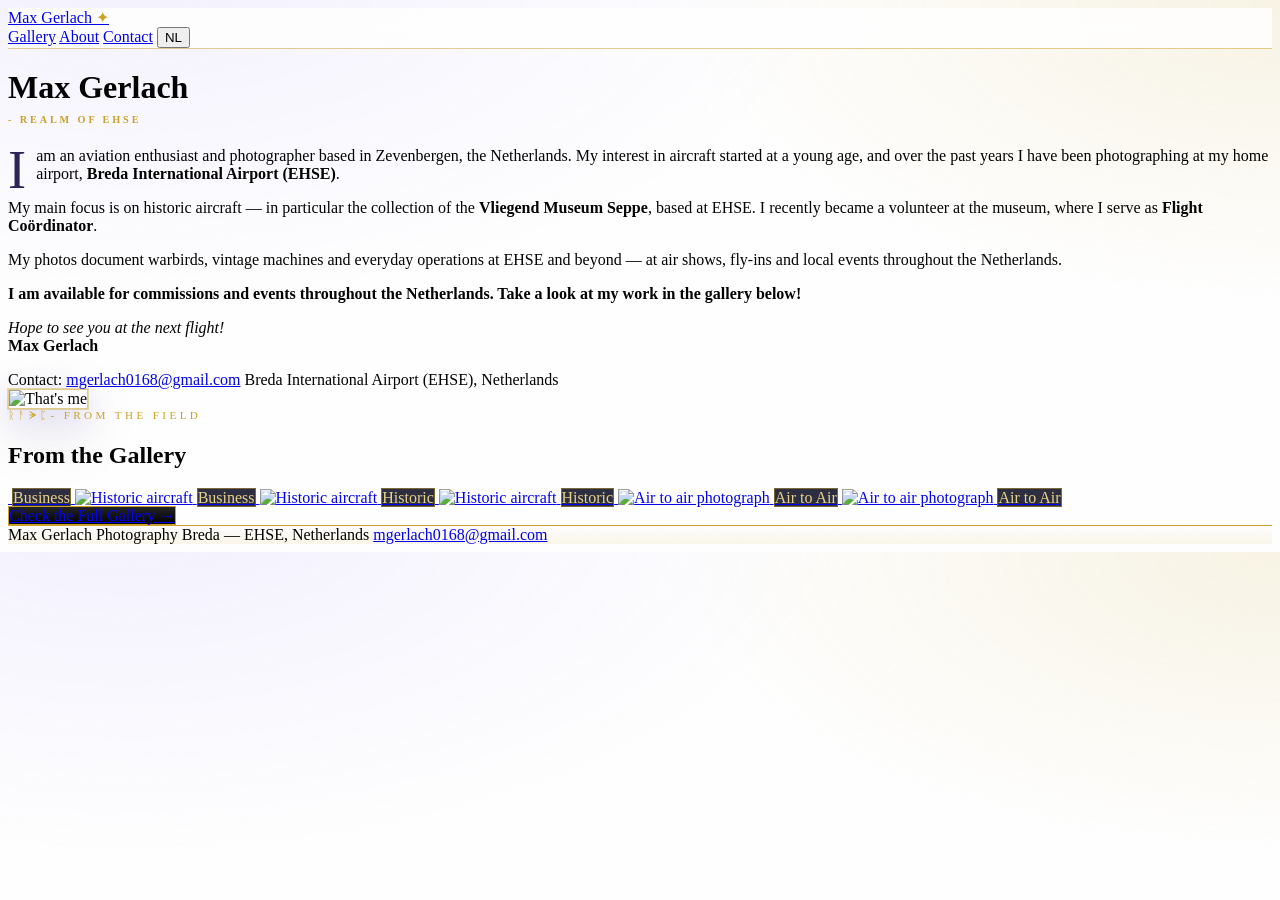
==== commit c4566200: "Add larp-fantasy.css stylesheet link" ====
--- a/index.html
+++ b/index.html
@@ -7,435 +7,73 @@
   <link rel="preconnect" href="https://fonts.googleapis.com" />
   <link rel="preconnect" href="https://fonts.gstatic.com" crossorigin />
   <link href="https://fonts.googleapis.com/css2?family=DM+Serif+Display:ital@0;1&family=DM+Sans:wght@300;400;500&display=swap" rel="stylesheet" />
-
-  <style>
-    *, *::before, *::after { box-sizing: border-box; margin: 0; padding: 0; }
-
-    :root {
-      --white:  #ffffff;
-      --off:    #f7f6f4;
-      --ink:    #1a1a1a;
-      --mid:    #6b6b6b;
-      --rule:   #e0dedd;
-      --serif:  'DM Serif Display', Georgia, serif;
-      --sans:   'DM Sans', system-ui, sans-serif;
-    }
-
-    html { scroll-behavior: smooth; }
-
-    body {
-      background: var(--white);
-      color: var(--ink);
-      font-family: var(--sans);
-      font-size: 15px;
-      font-weight: 300;
-      line-height: 1.7;
-      -webkit-font-smoothing: antialiased;
-    }
-
-    /* ─── NAV ─── */
-    header {
-      position: sticky;
-      top: 0;
-      z-index: 50;
-      background: var(--white);
-      display: flex;
-      align-items: center;
-      justify-content: space-between;
-      padding: 0 32px;
-      height: 52px;
-      border-bottom: 1px solid transparent;
-      transition: border-color 0.2s;
-    }
-    header.bordered { border-bottom-color: var(--rule); }
-
-    .site-name {
-      font-family: var(--serif);
-      font-size: 1rem;
-      color: var(--ink);
-      text-decoration: none;
-      cursor: pointer;
-    }
-
-    nav { display: flex; gap: 28px; }
-    nav a {
-      font-size: 0.78rem;
-      font-weight: 400;
-      letter-spacing: 0.08em;
-      text-transform: uppercase;
-      color: var(--mid);
-      text-decoration: none;
-      transition: color 0.15s;
-    }
-    nav a:hover, nav a.active { color: var(--ink); }
-
-    /* ─── PAGE SYSTEM ─── */
-    .page { display: none; }
-    .page.active { display: block; }
-
-    /* ─── HOME ─── */
-    #page-home {
-      max-width: 680px;
-      margin: 0 auto;
-      padding: 64px 32px 80px;
-    }
-    #page-home h1 {
-      font-family: var(--serif);
-      font-size: 2rem;
-      font-weight: 400;
-      margin-bottom: 28px;
-      line-height: 1.2;
-    }
-    #page-home p {
-      font-size: 0.95rem;
-      color: #333;
-      margin-bottom: 14px;
-    }
-    #page-home p strong { font-weight: 500; color: var(--ink); }
-    #page-home p em { font-style: italic; }
-    .hero-photo {
-      width: 100%;
-      display: block;
-      margin: 40px 0 28px;
-    }
-    .home-foot {
-      font-size: 0.85rem;
-      color: var(--mid);
-      display: flex;
-      flex-direction: column;
-      gap: 4px;
-    }
-    .home-foot a {
-      color: var(--ink);
-      text-decoration: underline;
-      text-underline-offset: 3px;
-    }
-    .home-foot a:hover { color: var(--mid); }
-
-    /* ─── GALLERY ─── */
-    #page-gallery { padding: 48px 32px 80px; }
-
-    #page-gallery h1 {
-      font-family: var(--serif);
-      font-size: 1.5rem;
-      font-weight: 400;
-      margin-bottom: 24px;
-    }
-
-    /* Category tabs */
-    .cat-tabs {
-      display: flex;
-      flex-wrap: wrap;
-      gap: 0;
-      border-bottom: 1px solid var(--rule);
-      margin-bottom: 28px;
-    }
-    .cat-tab {
-      background: none;
-      border: none;
-      border-bottom: 2px solid transparent;
-      margin-bottom: -1px;
-      padding: 8px 18px;
-      font-family: var(--sans);
-      font-size: 0.78rem;
-      font-weight: 400;
-      letter-spacing: 0.07em;
-      text-transform: uppercase;
-      color: var(--mid);
-      cursor: pointer;
-      transition: color 0.15s, border-color 0.15s;
-    }
-    .cat-tab:hover { color: var(--ink); }
-    .cat-tab.active {
-      color: var(--ink);
-      border-bottom-color: var(--ink);
-    }
-
-    .thumb-grid {
-      display: grid;
-      grid-template-columns: repeat(4, 1fr);
-      gap: 3px;
-    }
-    @media (max-width: 900px) { .thumb-grid { grid-template-columns: repeat(3, 1fr); } }
-    @media (max-width: 580px) { .thumb-grid { grid-template-columns: repeat(2, 1fr); } }
-
-    .thumb-grid button {
-      all: unset;
-      display: block;
-      cursor: pointer;
-      aspect-ratio: 1;
-      overflow: hidden;
-      background: var(--off);
-    }
-    .thumb-grid button img {
-      width: 100%;
-      height: 100%;
-      object-fit: cover;
-      display: block;
-      transition: opacity 0.2s;
-    }
-    .thumb-grid button:hover img { opacity: 0.82; }
-
-    /* ─── ABOUT ─── */
-    #page-about {
-      max-width: 680px;
-      margin: 0 auto;
-      padding: 64px 32px 80px;
-    }
-    #page-about h1 {
-      font-family: var(--serif);
-      font-size: 1.5rem;
-      font-weight: 400;
-      margin-bottom: 32px;
-    }
-    #page-about img {
-      width: 200px;
-      display: block;
-      margin-bottom: 28px;
-    }
-    #page-about p {
-      font-size: 0.95rem;
-      color: #333;
-      margin-bottom: 14px;
-    }
-    #page-about strong { font-weight: 500; color: var(--ink); }
-    #page-about a { color: var(--ink); text-underline-offset: 3px; }
-
-    /* ─── CONTACT ─── */
-    #page-contact {
-      max-width: 620px;
-      margin: 0 auto;
-      padding: 64px 32px 80px;
-    }
-    #page-contact h1 {
-      font-family: var(--serif);
-      font-size: 1.5rem;
-      font-weight: 400;
-      margin-bottom: 32px;
-    }
-
-    /* Services list */
-    .services {
-      list-style: none;
-      margin-bottom: 40px;
-    }
-    .services li {
-      display: flex;
-      align-items: flex-start;
-      gap: 16px;
-      padding: 18px 0;
-      border-top: 1px solid var(--rule);
-      font-size: 0.95rem;
-      color: #333;
-    }
-    .services li:last-child { border-bottom: 1px solid var(--rule); }
-    .service-title {
-      font-weight: 500;
-      color: var(--ink);
-      min-width: 180px;
-      font-size: 0.9rem;
-    }
-    .service-desc { line-height: 1.6; }
-
-    /* Email block */
-    .email-block {
-      margin-top: 40px;
-    }
-    .email-block p {
-      font-size: 0.95rem;
-      color: #333;
-      margin-bottom: 14px;
-    }
-    .email-link {
-      display: inline-block;
-      font-family: var(--serif);
-      font-size: 1.25rem;
-      color: var(--ink);
-      text-decoration: underline;
-      text-underline-offset: 5px;
-      text-decoration-color: var(--rule);
-      transition: text-decoration-color 0.2s;
-    }
-    .email-link:hover { text-decoration-color: var(--ink); }
-
-    .contact-meta {
-      margin-top: 28px;
-      font-size: 0.82rem;
-      color: var(--mid);
-      line-height: 1.8;
-    }
-
-    /* ─── LIGHTBOX ─── */
-    #lb {
-      display: none;
-      position: fixed;
-      inset: 0;
-      background: rgba(0,0,0,0.94);
-      z-index: 100;
-      align-items: center;
-      justify-content: center;
-    }
-    #lb.open { display: flex; }
-    #lb img {
-      max-width: 92vw;
-      max-height: 88vh;
-      object-fit: contain;
-      display: block;
-    }
-    #lb-close {
-      position: fixed;
-      top: 20px; right: 24px;
-      background: none;
-      border: none;
-      color: rgba(255,255,255,0.55);
-      font-family: var(--sans);
-      font-size: 0.75rem;
-      font-weight: 500;
-      letter-spacing: 0.1em;
-      text-transform: uppercase;
-      cursor: pointer;
-      transition: color 0.15s;
-    }
-    #lb-close:hover { color: #fff; }
-    #lb-prev, #lb-next {
-      position: fixed;
-      top: 50%; transform: translateY(-50%);
-      background: none;
-      border: none;
-      color: rgba(255,255,255,0.45);
-      font-size: 1.5rem;
-      cursor: pointer;
-      padding: 16px;
-      transition: color 0.15s;
-    }
-    #lb-prev:hover, #lb-next:hover { color: #fff; }
-    #lb-prev { left: 12px; }
-    #lb-next { right: 12px; }
-    #lb-counter {
-      position: fixed;
-      bottom: 20px;
-      left: 50%; transform: translateX(-50%);
-      font-family: var(--sans);
-      font-size: 0.72rem;
-      letter-spacing: 0.1em;
-      color: rgba(255,255,255,0.35);
-    }
-
-    /* ─── FOOTER ─── */
-    footer {
-      border-top: 1px solid var(--rule);
-      padding: 20px 32px;
-      display: flex;
-      justify-content: space-between;
-      align-items: center;
-      font-size: 0.75rem;
-      color: var(--mid);
-    }
-    footer a { color: var(--mid); text-decoration: none; }
-    footer a:hover { color: var(--ink); }
-
-    @media (max-width: 520px) {
-      header { padding: 0 18px; }
-      nav { gap: 16px; }
-      #page-home, #page-about, #page-contact, #page-gallery { padding-left: 18px; padding-right: 18px; }
-      footer { flex-direction: column; gap: 6px; text-align: center; }
-      .service-title { min-width: 130px; }
-    }
-  </style>
+  <link rel="stylesheet" href="style.css" />
+    <link rel="stylesheet" href="larp-fantasy.css" />
 </head>
 <body>
 
 <!-- NAV -->
 <header id="header">
-  <span class="site-name" onclick="showPage('home')">Max Gerlach</span>
+  <a class="site-name" href="index.html">Max Gerlach</a>
   <nav>
-    <a href="#" id="nav-gallery" onclick="showPage('gallery'); return false;">Gallery</a>
-    <a href="#" id="nav-about"   onclick="showPage('about');   return false;">About</a>
-    <a href="#" id="nav-contact" onclick="showPage('contact'); return false;">Contact</a>
+    <a href="gallery.html" id="t-nav-gallery">Gallery</a>
+    <a href="contact.html#about" id="t-nav-about">About</a>
+    <a href="contact.html" id="t-nav-contact">Contact</a>
+    <button id="langToggle" class="lang-toggle" onclick="toggleLang()">NL</button>
   </nav>
 </header>
 
 <!-- HOME -->
 <div id="page-home" class="page active">
-  <h1>Max Gerlach</h1>
-  <p>I am an aviation enthusiast and photographer based in Breda, the Netherlands. My interest in aircraft started at a young age, and over the past years I have been photographing at my home airport, <strong>Breda International Airport (EHSE)</strong>.</p>
-  <p>My main focus is on <strong>historic aircraft</strong> — in particular the collection of the <strong>Vliegend Museum Seppe</strong>, based at EHSE. I recently became a volunteer at the museum, where I serve as <strong>Flight Coördinator</strong>.</p>
-  <p>My photos document warbirds, vintage machines and everyday operations at EHSE and beyond — at air shows, fly-ins and local events throughout the Netherlands.</p>
-  <p><em>Hope to see you at the next flight!</em><br><strong>Max Gerlach</strong></p>
-  <img class="hero-photo"
-       src="https://raw.githubusercontent.com/BubbelMaxYT/portfolioplanestuff/main/2.jpg"
-       alt="Aviation photograph — Breda International Airport" />
-  <div class="home-foot">
-    <span>Contact: <a href="mailto:mgerlach0168@gmail.com">mgerlach0168@gmail.com</a></span>
-    <span>Breda International Airport (EHSE), Netherlands</span>
-  </div>
-</div>
-
-<!-- GALLERY -->
-<div id="page-gallery" class="page">
-  <h1>Gallery</h1>
-
-  <div class="cat-tabs">
-    <button class="cat-tab active" onclick="setCategory('all',this)">All</button>
-    <button class="cat-tab" onclick="setCategory('historic',this)">Historic Aircraft</button>
-    <button class="cat-tab" onclick="setCategory('airshow',this)">Air Shows</button>
-    <button class="cat-tab" onclick="setCategory('airtoair',this)">Air to Air</button>
-    <button class="cat-tab" onclick="setCategory('business',this)">Business Aircraft</button>
+  <h1 id="t-h1">Max Gerlach</h1>
+  <div class="home-layout">
+    <div class="home-text">
+      <p id="t-p1">I am an aviation enthusiast and photographer based in Zevenbergen, the Netherlands. My interest in aircraft started at a young age, and over the past years I have been photographing at my home airport, <strong>Breda International Airport (EHSE)</strong>.</p>
+      <p id="t-p2">My main focus is on historic aircraft — in particular the collection of the <strong>Vliegend Museum Seppe</strong>, based at EHSE. I recently became a volunteer at the museum, where I serve as <strong>Flight Coördinator</strong>.</p>
+      <p id="t-p3">My photos document warbirds, vintage machines and everyday operations at EHSE and beyond — at air shows, fly-ins and local events throughout the Netherlands.</p>
+      <p id="t-p4"><strong><B>I am available for commissions and events throughout the Netherlands. Take a look at my work in the gallery below!</strong></B></p>
+      <p id="t-p5"><em>Hope to see you at the next flight!</em><br><strong>Max Gerlach</strong></p>
+      <div class="home-foot">
+        <span id="t-contact">Contact: <a href="mailto:mgerlach0168@gmail.com">mgerlach0168@gmail.com</a></span>
+        <span id="t-location">Breda International Airport (EHSE), Netherlands</span>
+      </div>
+    </div>
+    <img class="hero-photo"
+         src="Hero/me.jpg"
+         alt="That's me" />
   </div>
 
-  <div class="thumb-grid" id="thumbGrid"></div>
-</div>
-
-<!-- ABOUT -->
-<div id="page-about" class="page">
-  <h1>About</h1>
-  <img src="https://airplanephotography.nl/images/ProfilePicture.jpeg" alt="Max Gerlach" />
-  <p>I am Max Gerlach, an aviation photographer based in Breda, the Netherlands. Since I was young I have loved planes. Over the past years I have started photographing aircraft at my home airport, <strong>Breda International Airport (EHSE)</strong>.</p>
-  <p>My main interest lies in <strong>historic aircraft</strong> — especially those of the <strong>Vliegend Museum Seppe</strong> based at EHSE. I have recently become a volunteer at the museum and serve as the <strong>Flight Coördinator</strong>.</p>
-  <p>My photos document warbirds, vintage machines and everyday airport operations. I shoot at air shows, fly-ins and museum events throughout the Netherlands.</p>
-  <p>All photos on this site are available for licensing. Reach me at <a href="mailto:mgerlach0168@gmail.com">mgerlach0168@gmail.com</a>.</p>
-</div>
-
-<!-- CONTACT -->
-<div id="page-contact" class="page">
-  <h1>Contact</h1>
-
-  <ul class="services">
-    <li>
-      <span class="service-title">Image Licensing</span>
-      <span class="service-desc">Individual photos available for editorial, commercial or personal use. Prints, publications, advertisements and wall art welcome.</span>
-    </li>
-    <li>
-      <span class="service-title">Event Coverage</span>
-      <span class="service-desc">On-site photography at air shows, fly-ins, museum days and aviation events throughout the Netherlands and Belgium.</span>
-    </li>
-    <li>
-      <span class="service-title">Air-to-Air Shoots</span>
-      <span class="service-desc">Coordinated aerial photography sessions for aircraft owners, operators and museums. Contact me to discuss logistics and planning.</span>
-    </li>
-    <li>
-      <span class="service-title">Museum & Heritage</span>
-      <span class="service-desc">Documentation of historic and vintage aircraft for archives, publications and preservation records. Volunteer with Vliegend Museum Seppe.</span>
-    </li>
-  </ul>
-
-  <div class="email-block">
-    <p>Get in touch directly — I'll get back to you as soon as possible.</p>
-    <a class="email-link" href="mailto:mgerlach0168@gmail.com">mgerlach0168@gmail.com</a>
-    <div class="contact-meta">
-      Breda International Airport (EHSE)<br>
-      Breda, the Netherlands
+  <!-- SNEAK PEEK -->
+  <div class="preview-section">
+    <h2 class="preview-heading" id="t-preview-heading">From the Gallery</h2>
+    <div class="preview-grid">
+      <a class="preview-thumb" href="gallery.html">
+        <img src="Pictures/Business/LX-FLJ1.jpg" alt="" loading="lazy" />
+        <span class="preview-tag" id="t-tag-business">Business</span>
+      </a>
+      <a class="preview-thumb" href="gallery.html">
+        <img src="Pictures/Business/LX-FLJ2.jpg" alt="Historic aircraft" loading="lazy" />
+        <span class="preview-tag" id="t-tag-business">Business</span>
+      </a>
+      <a class="preview-thumb" href="gallery.html">
+        <img src="Pictures/Historic/N1944S-1.jpg" alt="Historic aircraft" loading="lazy" />
+        <span class="preview-tag" id="t-tag-historic1">Historic</span>
+      </a>
+      <a class="preview-thumb" href="gallery.html">
+        <img src="Pictures/Historic/D-EPKS-1.jpg" alt="Historic aircraft" loading="lazy" />
+        <span class="preview-tag" id="t-tag-historic2">Historic</span>
+      </a>
+      <a class="preview-thumb" href="gallery.html">
+        <img src="Pictures/A2A/D-EPKS.jpg" alt="Air to air photograph" loading="lazy" />
+        <span class="preview-tag" id="t-tag-airtoair1">Air to Air</span>
+      </a>
+      <a class="preview-thumb" href="gallery.html">
+        <img src="Pictures/A2A/OO-WPB.jpg" alt="Air to air photograph" loading="lazy" />
+        <span class="preview-tag" id="t-tag-airtoair2">Air to Air</span>
+      </a>
     </div>
+    <a class="gallery-cta" href="gallery.html" id="t-cta">Check the Full Gallery →</a>
   </div>
-</div>
-
-<!-- LIGHTBOX -->
-<div id="lb">
-  <button id="lb-close" onclick="lbClose()">Close ✕</button>
-  <button id="lb-prev"  onclick="lbPrev()">&#8592;</button>
-  <img    id="lb-img"   src="" alt="" />
-  <button id="lb-next"  onclick="lbNext()">&#8594;</button>
-  <span   id="lb-counter"></span>
 </div>
 
 <!-- FOOTER -->
@@ -446,120 +84,72 @@
 </footer>
 
 <script>
-  /* ── PAGE ROUTING ── */
-  const navMap = { gallery:'nav-gallery', about:'nav-about', contact:'nav-contact' };
-
-  function showPage(name) {
-    document.querySelectorAll('.page').forEach(p => p.classList.remove('active'));
-    document.getElementById('page-' + name).classList.add('active');
-    Object.entries(navMap).forEach(([p, id]) =>
-      document.getElementById(id).classList.toggle('active', p === name)
-    );
-    window.scrollTo(0,0);
-  }
-
-  /* ── STICKY BORDER ── */
   window.addEventListener('scroll', () =>
     document.getElementById('header').classList.toggle('bordered', window.scrollY > 4)
   );
 
-  /* ── PHOTOS WITH CATEGORIES ── */
-  // Categories: historic, airshow, airtoair, business
-  // Photos are tagged based on what they most likely show.
-  // You can re-tag any photo by changing its cat value.
-  const photos = [
-    { src: 'https://raw.githubusercontent.com/BubbelMaxYT/portfolioplanestuff/main/2.jpg',  cat: 'historic' },
-    { src: 'https://raw.githubusercontent.com/BubbelMaxYT/portfolioplanestuff/main/3.jpg',  cat: 'historic' },
-    { src: 'https://raw.githubusercontent.com/BubbelMaxYT/portfolioplanestuff/main/4.jpg',  cat: 'airshow'  },
-    { src: 'https://raw.githubusercontent.com/BubbelMaxYT/portfolioplanestuff/main/5.jpg',  cat: 'airshow'  },
-    { src: 'https://raw.githubusercontent.com/BubbelMaxYT/portfolioplanestuff/main/6.jpg',  cat: 'historic' },
-    { src: 'https://raw.githubusercontent.com/BubbelMaxYT/portfolioplanestuff/main/7.jpg',  cat: 'historic' },
-    { src: 'https://raw.githubusercontent.com/BubbelMaxYT/portfolioplanestuff/main/8.jpg',  cat: 'airshow'  },
-    { src: 'https://raw.githubusercontent.com/BubbelMaxYT/portfolioplanestuff/main/9.jpg',  cat: 'historic' },
-    { src: 'https://raw.githubusercontent.com/BubbelMaxYT/portfolioplanestuff/main/10.jpg', cat: 'business' },
-    { src: 'https://raw.githubusercontent.com/BubbelMaxYT/portfolioplanestuff/main/11.jpg', cat: 'business' },
-    { src: 'https://raw.githubusercontent.com/BubbelMaxYT/portfolioplanestuff/main/12.jpg', cat: 'historic' },
-    { src: 'https://raw.githubusercontent.com/BubbelMaxYT/portfolioplanestuff/main/13.jpg', cat: 'airtoair' },
-    { src: 'https://raw.githubusercontent.com/BubbelMaxYT/portfolioplanestuff/main/14.jpg', cat: 'airtoair' },
-    { src: 'https://raw.githubusercontent.com/BubbelMaxYT/portfolioplanestuff/main/15.jpg', cat: 'airtoair' },
-    { src: 'https://raw.githubusercontent.com/BubbelMaxYT/portfolioplanestuff/main/16.jpg', cat: 'historic' },
-    { src: 'https://raw.githubusercontent.com/BubbelMaxYT/portfolioplanestuff/main/17.jpg', cat: 'airshow'  },
-    { src: 'https://raw.githubusercontent.com/BubbelMaxYT/portfolioplanestuff/main/18.jpg', cat: 'airshow'  },
-    { src: 'https://raw.githubusercontent.com/BubbelMaxYT/portfolioplanestuff/main/19.jpg', cat: 'business' },
-    { src: 'https://raw.githubusercontent.com/BubbelMaxYT/portfolioplanestuff/main/20.jpg', cat: 'historic' },
-    { src: 'https://raw.githubusercontent.com/BubbelMaxYT/portfolioplanestuff/main/21.jpg', cat: 'airtoair' },
-    { src: 'https://raw.githubusercontent.com/BubbelMaxYT/portfolioplanestuff/main/22.jpg', cat: 'historic' },
-    { src: 'https://raw.githubusercontent.com/BubbelMaxYT/portfolioplanestuff/main/23.jpg', cat: 'airshow'  },
-    { src: 'https://raw.githubusercontent.com/BubbelMaxYT/portfolioplanestuff/main/24.JPG', cat: 'historic' },
-    { src: 'https://raw.githubusercontent.com/BubbelMaxYT/portfolioplanestuff/main/images/A2A1.jpg', cat: 'airtoair' },
-  ];
+  /* ── LANGUAGE TOGGLE ── */
+  const translations = {
+    en: {
+      't-nav-gallery':   'Gallery',
+      't-nav-about':     'About',
+      't-nav-contact':   'Contact',
+      't-h1':            'Max Gerlach',
+      't-p1':            'I am an aviation enthusiast and photographer based in Breda, the Netherlands. My interest in aircraft started at a young age, and over the past years I have been photographing at my home airport, <strong>Breda International Airport (EHSE)</strong>.',
+      't-p2':            'My main focus is on <strong>historic aircraft</strong> — in particular the collection of the <strong>Vliegend Museum Seppe</strong>, based at EHSE. I recently became a volunteer at the museum, where I serve as <strong>Flight Coördinator</strong>.',
+      't-p3':            'My photos document warbirds, vintage machines and everyday operations at EHSE and beyond — at air shows, fly-ins and local events throughout the Netherlands.',
+      't-p4':            'I am available for commissions and events throughout the Netherlands. Take a look at my work in the gallery below!',
+      't-p5':            '<em>Hope to see you at the next flight!</em><br><strong>Max Gerlach</strong>',
+      't-contact':       'Contact: <a href="mailto:mgerlach0168@gmail.com">mgerlach0168@gmail.com</a>',
+      't-location':      'Breda International Airport (EHSE), Netherlands',
+      't-preview-heading':'From the Gallery',
+      't-tag-historic1': 'Historic',
+      't-tag-historic2': 'Historic',
+      't-tag-historic3': 'Historic',
+      't-tag-business':  'Business',
+      't-tag-airtoair1': 'Air to Air',
+      't-tag-airtoair2': 'Air to Air',
+      't-cta':           'Check the Full Gallery →',
+    },
+    nl: {
+      't-nav-gallery':   'Galerij',
+      't-nav-about':     'Over mij',
+      't-nav-contact':   'Contact',
+      't-h1':            'Max Gerlach',
+      't-p1':            'Ik ben een luchtvaartliefhebber en fotograaf, woonachtig in Breda. Mijn interesse in vliegtuigen begon al op jonge leeftijd, en de afgelopen jaren fotografeer ik op mijn thuisbasis, <strong>Breda International Airport (EHSE)</strong>.',
+      't-p2':            'Mijn voornaamste interesse ligt bij <strong>historische vliegtuigen</strong> — met name de collectie van het <strong>Vliegend Museum Seppe</strong>, gevestigd op EHSE. Sinds kort ben ik vrijwilliger bij het museum, waar ik de rol van <strong>Flight Coördinator</strong> vervul.',
+      't-p3':            "Mijn foto's leggen warbirds, klassieke toestellen en de dagelijkse gang van zaken op EHSE en daarbuiten vast — op luchtshows, fly-ins en lokale evenementen door heel Nederland.",
+      't-p4':            '<strong><B>Ik ben beschikbaar voor opdrachten en evenementen door heel Nederland. Kijk eens in de galerij hieronder!</strong></B>',
+      't-p5':            '<em>Hopelijk zie ik je bij de volgende vlucht!</em><br><strong>Max Gerlach</strong>',
+      't-contact':       'Contact: <a href="mailto:mgerlach0168@gmail.com">mgerlach0168@gmail.com</a>',
+      't-location':      'Breda International Airport (EHSE), Nederland',
+      't-preview-heading':'Uit de Galerij',
+      't-tag-historic1': 'Historisch',
+      't-tag-historic2': 'Historisch',
+      't-tag-historic3': 'Historisch',
+      't-tag-business':  'Zakelijk',
+      't-tag-airtoair1': 'Lucht-tot-lucht',
+      't-tag-airtoair2': 'Lucht-tot-lucht',
+      't-cta':           'Bekijk de Volledige Galerij →',
+    }
+  };
 
-  /* ── GALLERY RENDERING ── */
-  let activeCat = 'all';
-  let activeLbPhotos = [];
+  let currentLang = 'en';
 
-  const grid = document.getElementById('thumbGrid');
-
-  function buildGrid(cat) {
-    activeCat = cat;
-    activeLbPhotos = cat === 'all' ? photos : photos.filter(p => p.cat === cat);
-    grid.innerHTML = '';
-    activeLbPhotos.forEach((photo, i) => {
-      const btn = document.createElement('button');
-      btn.setAttribute('aria-label', 'Open photo ' + (i + 1));
-      btn.addEventListener('click', () => lbOpen(i));
-      const img = document.createElement('img');
-      img.src = photo.src;
-      img.alt = '';
-      img.loading = 'lazy';
-      btn.appendChild(img);
-      grid.appendChild(btn);
+  function applyLang(lang) {
+    const dict = translations[lang];
+    Object.keys(dict).forEach(id => {
+      const el = document.getElementById(id);
+      if (el) el.innerHTML = dict[id];
     });
+    document.documentElement.lang = lang;
+    document.getElementById('langToggle').textContent = lang === 'en' ? 'NL' : 'EN';
   }
 
-  function setCategory(cat, tabEl) {
-    document.querySelectorAll('.cat-tab').forEach(t => t.classList.remove('active'));
-    tabEl.classList.add('active');
-    buildGrid(cat);
+  function toggleLang() {
+    currentLang = currentLang === 'en' ? 'nl' : 'en';
+    applyLang(currentLang);
   }
-
-  buildGrid('all'); // initial render
-
-  /* ── LIGHTBOX ── */
-  let cur = 0;
-  const lb        = document.getElementById('lb');
-  const lbImg     = document.getElementById('lb-img');
-  const lbCounter = document.getElementById('lb-counter');
-
-  function lbOpen(i) {
-    cur = i;
-    lbImg.src = activeLbPhotos[i].src;
-    lbCounter.textContent = (i + 1) + ' / ' + activeLbPhotos.length;
-    lb.classList.add('open');
-    document.body.style.overflow = 'hidden';
-  }
-  function lbClose() {
-    lb.classList.remove('open');
-    document.body.style.overflow = '';
-  }
-  function lbPrev() {
-    cur = (cur - 1 + activeLbPhotos.length) % activeLbPhotos.length;
-    lbImg.src = activeLbPhotos[cur].src;
-    lbCounter.textContent = (cur + 1) + ' / ' + activeLbPhotos.length;
-  }
-  function lbNext() {
-    cur = (cur + 1) % activeLbPhotos.length;
-    lbImg.src = activeLbPhotos[cur].src;
-    lbCounter.textContent = (cur + 1) + ' / ' + activeLbPhotos.length;
-  }
-
-  lb.addEventListener('click', e => { if (e.target === lb) lbClose(); });
-  document.addEventListener('keydown', e => {
-    if (!lb.classList.contains('open')) return;
-    if (e.key === 'Escape')     lbClose();
-    if (e.key === 'ArrowLeft')  lbPrev();
-    if (e.key === 'ArrowRight') lbNext();
-  });
 </script>
 </body>
 </html>
--- a/larp-fantasy.css
+++ b/larp-fantasy.css
@@ -0,0 +1,43 @@
+/* LARP FANTASY OVERDRIVE for Max Gerlach Aviation Photography - airplanephotography.nl */
+/* Layer on top of style.css - safe to remove */
+:root{
+  --gold:#c9a227; --gold-soft:#e8d48b; --arcane:#6b4eff; --arcane-deep:#2a2356;
+  --night:#1a1b2e; --parchment:#f9f5e9; --shadow-epic:0 20px 60px rgba(26,27,46,.18);
+  --glow:0 0 0 1px rgba(201,162,39,.35), 0 8px 30px rgba(107,78,255,.18);
+}
+::selection{background:var(--arcane); color:#fff;}
+::-webkit-scrollbar{width:12px;}
+::-webkit-scrollbar-track{background:var(--parchment);}
+::-webkit-scrollbar-thumb{background:linear-gradient(180deg,var(--gold),#8a6d1b); border-radius:8px; border:3px solid var(--parchment);}
+body{background:radial-gradient(1200px 600px at 10% -10%, rgba(107,78,255,.08), transparent 60%), radial-gradient(1000px 500px at 100% 0%, rgba(201,162,39,.12), transparent 60%), #fff;}
+body::after{content:""; position:fixed; inset:0; pointer-events:none; z-index:9999; opacity:.05; background-image:url("data:image/svg+xml,%3Csvg xmlns='http://www.w3.org/2000/svg' width='120' height='120'%3E%3Cfilter id='n'%3E%3CfeTurbulence type='fractalNoise' baseFrequency='.9'/%3E%3C/filter%3E%3Crect width='120' height='120' filter='url(%23n)' opacity='.6'/%3E%3C/svg%3E");}
+header{backdrop-filter:blur(12px); background:rgba(255,255,255,.88) !important; box-shadow:0 1px 0 rgba(201,162,39,.5);}
+.site-name::after{content:" \2726"; color:var(--gold);}
+.site-name:hover{text-shadow:0 0 18px rgba(201,162,39,.6);}
+nav a{position:relative;}
+nav a::after{content:""; position:absolute; left:0; right:100%; bottom:-4px; height:2px; background:linear-gradient(90deg,var(--gold),var(--arcane)); transition:right .25s;}
+nav a:hover::after{right:0;}
+#page-home h1::after{content:" - Realm of EHSE"; display:block; font-size:.32em; letter-spacing:.28em; text-transform:uppercase; color:var(--gold); margin-top:8px;}
+.hero-photo{border:1px solid rgba(201,162,39,.55) !important; box-shadow:var(--shadow-epic), var(--glow) !important; transition:transform .5s cubic-bezier(.2,.8,.2,1) !important;}
+.hero-photo:hover{transform:perspective(900px) rotateY(-4deg) scale(1.01) !important;}
+.home-text p:first-of-type::first-letter{font-family:Georgia, serif; font-size:3.4em; float:left; line-height:.85; padding-right:10px; color:var(--arcane-deep);}
+.preview-section::before{content:"\16B1 \16A8 \15DA \16C8 - From the Field"; display:block; font-size:.7rem; letter-spacing:.3em; text-transform:uppercase; color:var(--gold); margin-bottom:12px;}
+.preview-thumb{transition:transform .3s, box-shadow .3s !important;}
+.preview-thumb:hover{transform:translateY(-5px) !important; box-shadow:var(--shadow-epic), var(--glow) !important;}
+.preview-tag{background:rgba(26,27,46,.92) !important; color:var(--gold-soft) !important; border:1px solid rgba(201,162,39,.5) !important;}
+.gallery-cta{position:relative; overflow:hidden; background:linear-gradient(180deg,#222,#000) !important; border:1px solid var(--gold) !important;}
+.gallery-cta::after{content:""; position:absolute; top:0; left:-80%; width:60%; height:100%; background:linear-gradient(100deg,transparent,rgba(255,255,255,.35),transparent); transform:skewX(-20deg); transition:left .6s;}
+.gallery-cta:hover::after{left:130%;}
+.thumb-grid button{transition:transform .25s, box-shadow .25s !important;}
+.thumb-grid button:hover{transform:scale(1.02) !important; box-shadow:var(--glow) !important;}
+#lb{background:rgba(10,10,20,.96) !important;}
+#lb.open img{animation:lbIn .35s cubic-bezier(.2,.8,.2,1); border:1px solid rgba(201,162,39,.6);}
+@keyframes lbIn{from{transform:scale(.94); opacity:0;} to{transform:scale(1); opacity:1;}}
+footer{border-top:1px solid var(--gold) !important; background:linear-gradient(180deg,transparent,rgba(201,162,39,.1)) !important;}
+.services li{transition:background .2s, transform .2s !important;}
+.services li:hover{background:var(--parchment); transform:translateX(5px);}
+.email-link{background:linear-gradient(180deg,transparent 60%,rgba(201,162,39,.4) 60%); text-decoration:none !important;}
+a:focus-visible, button:focus-visible{outline:2px solid var(--arcane); outline-offset:3px;}
+.home-layout>div{animation:rise .7s ease both;}
+@keyframes rise{from{opacity:0; transform:translateY(14px);} to{opacity:1; transform:none;}}
+@media (prefers-reduced-motion:reduce){*{animation:none !important; transition:none !important;}}
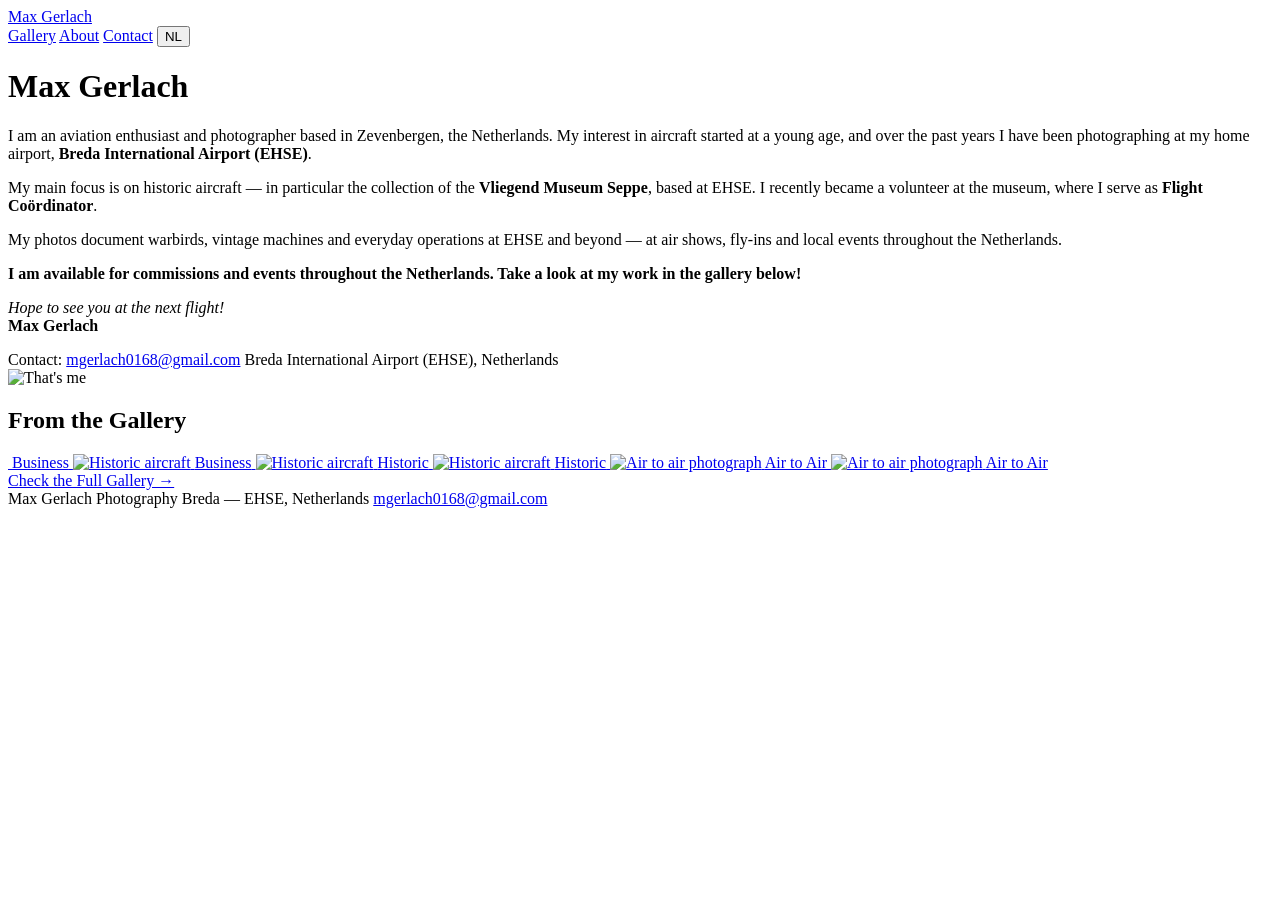
==== commit 9268448d: "Remove larp-fantasy.css stylesheet link Removed the link to larp-fantasy.css from the HTML file." ====
--- a/index.html
+++ b/index.html
@@ -8,7 +8,6 @@
   <link rel="preconnect" href="https://fonts.gstatic.com" crossorigin />
   <link href="https://fonts.googleapis.com/css2?family=DM+Serif+Display:ital@0;1&family=DM+Sans:wght@300;400;500&display=swap" rel="stylesheet" />
   <link rel="stylesheet" href="style.css" />
-    <link rel="stylesheet" href="larp-fantasy.css" />
 </head>
 <body>
 
